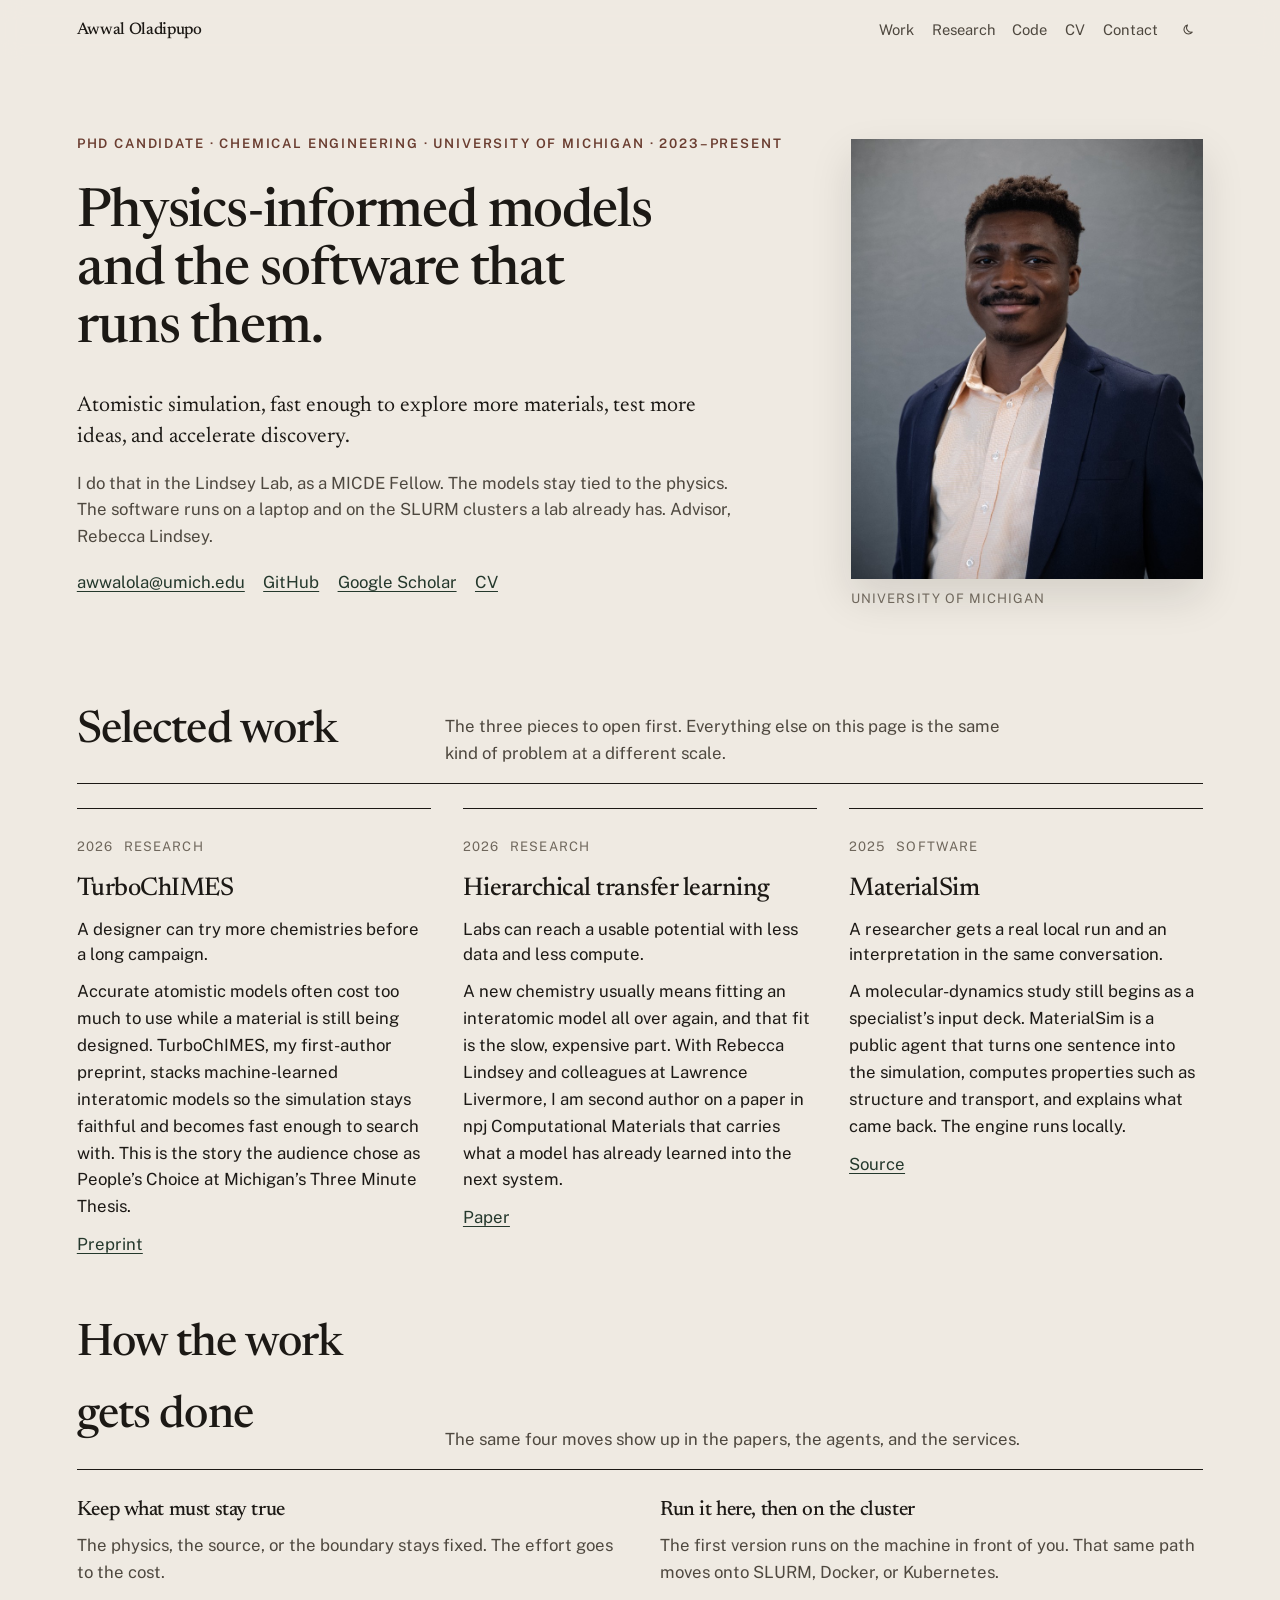
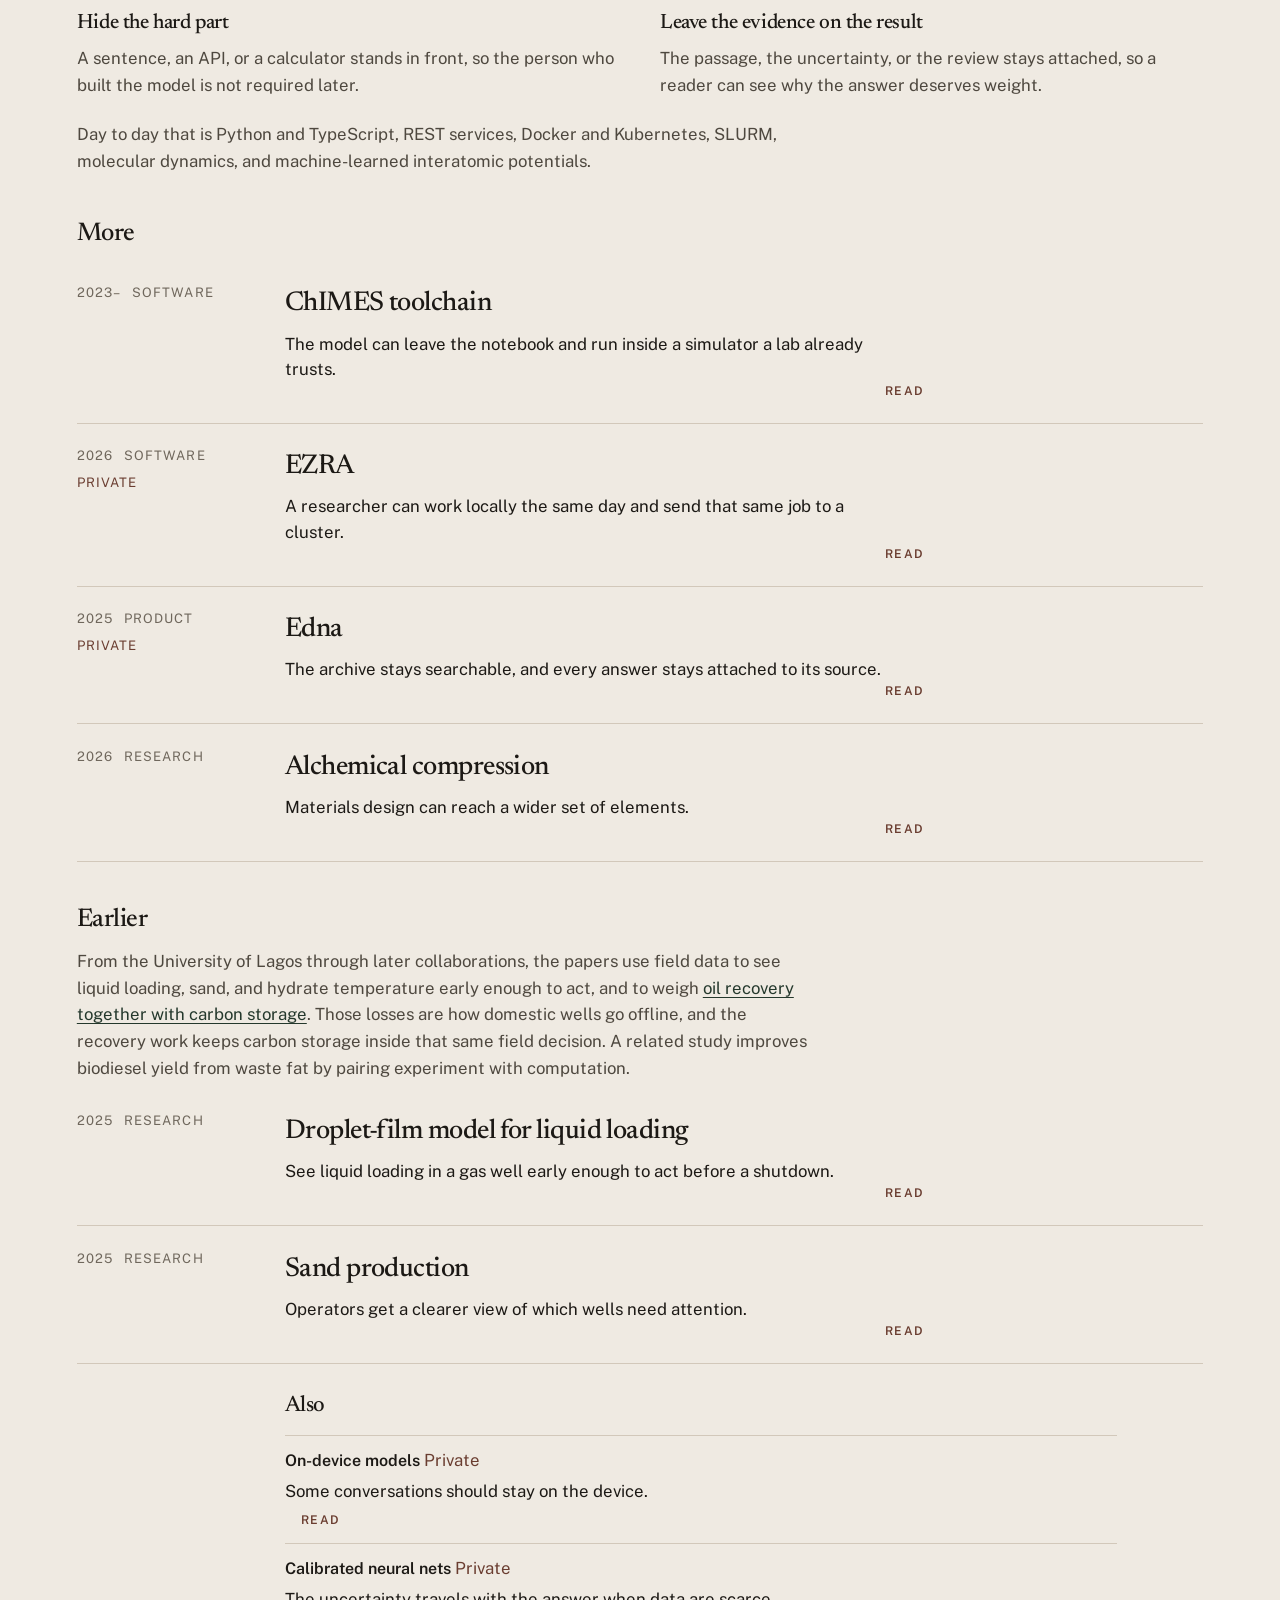
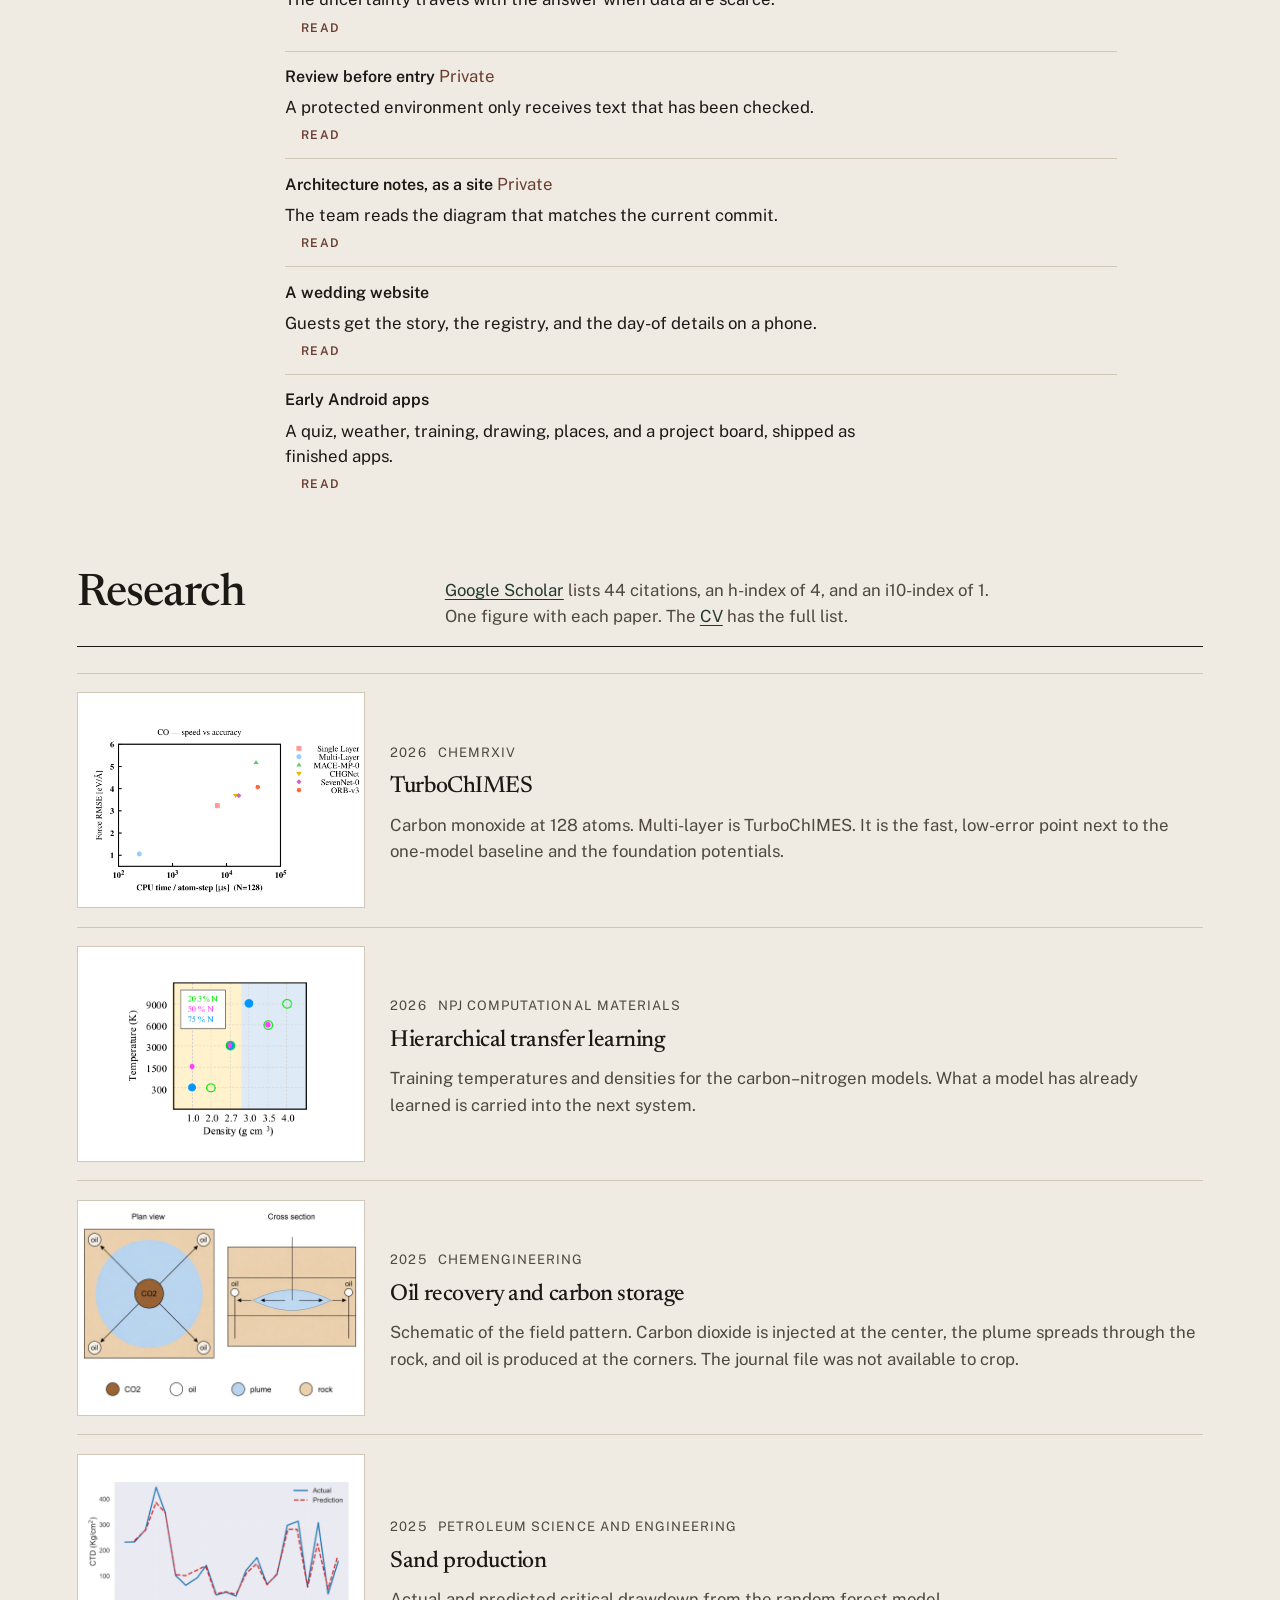
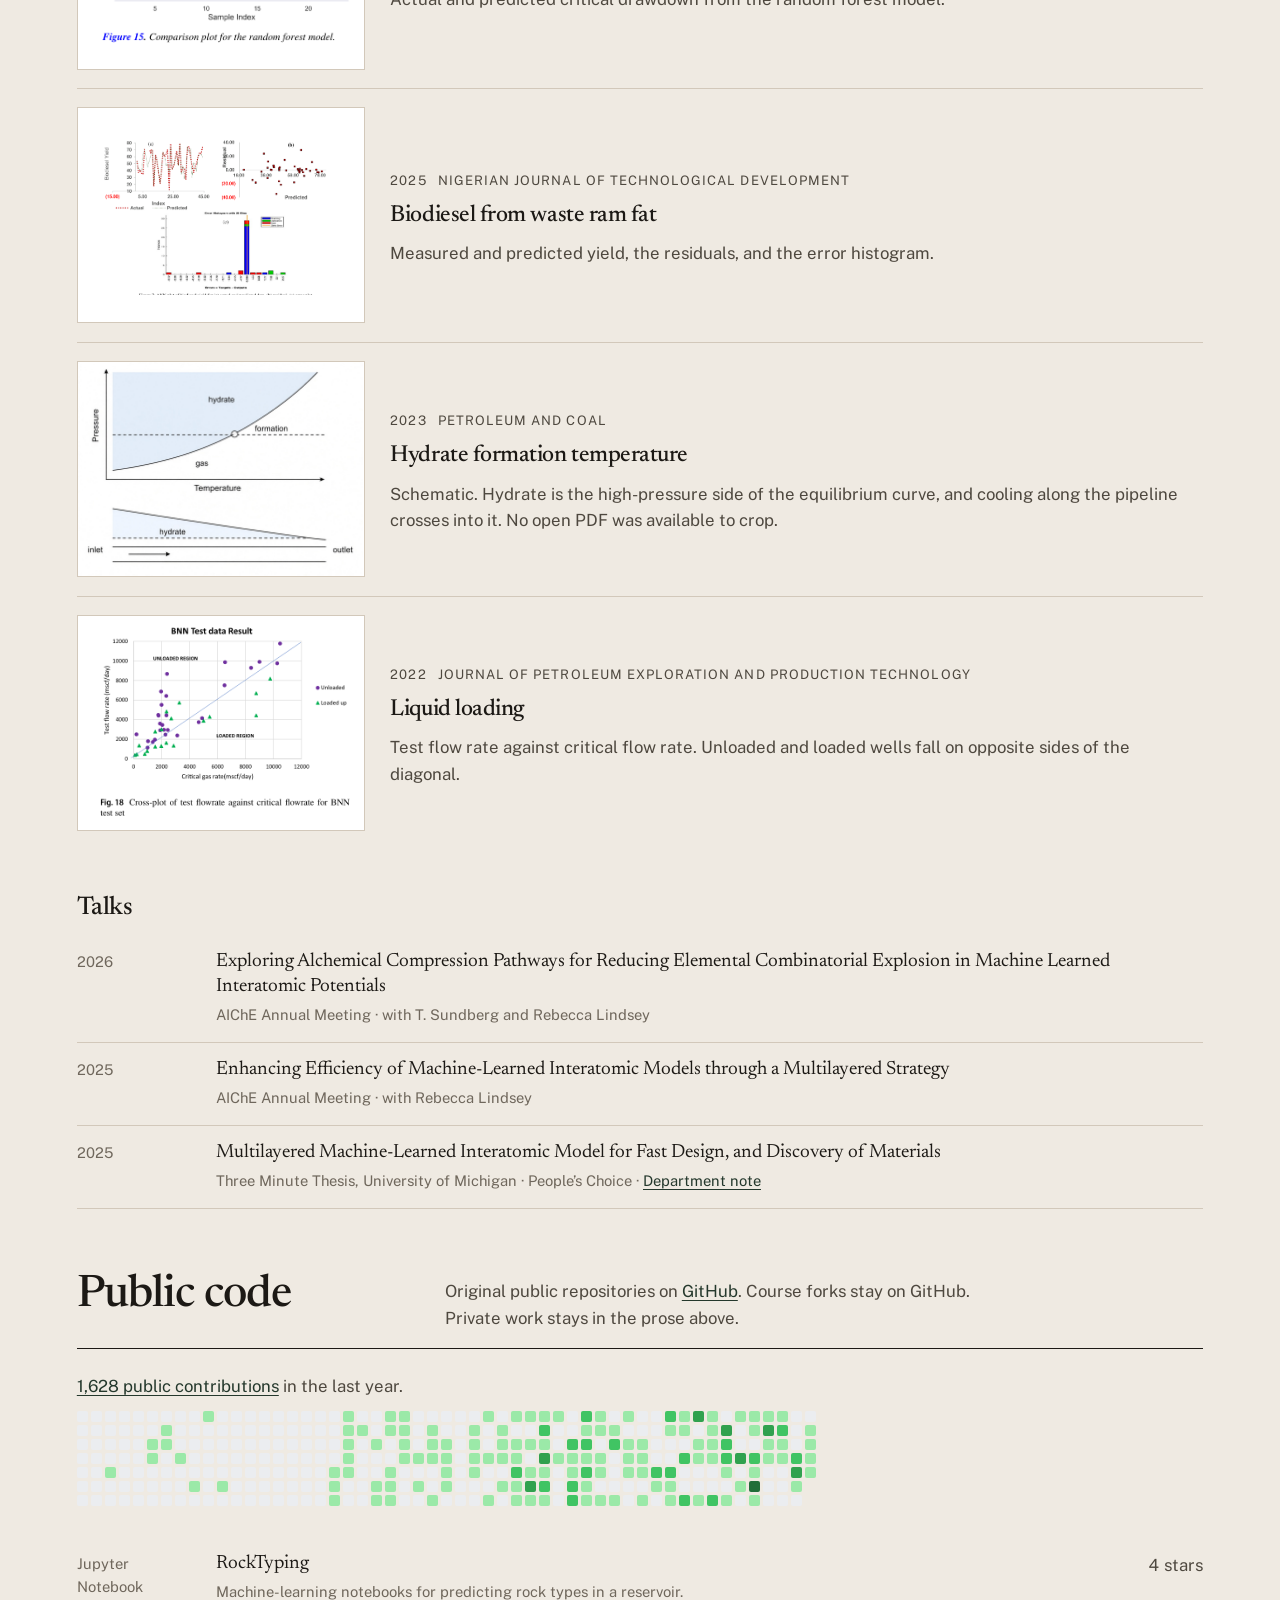
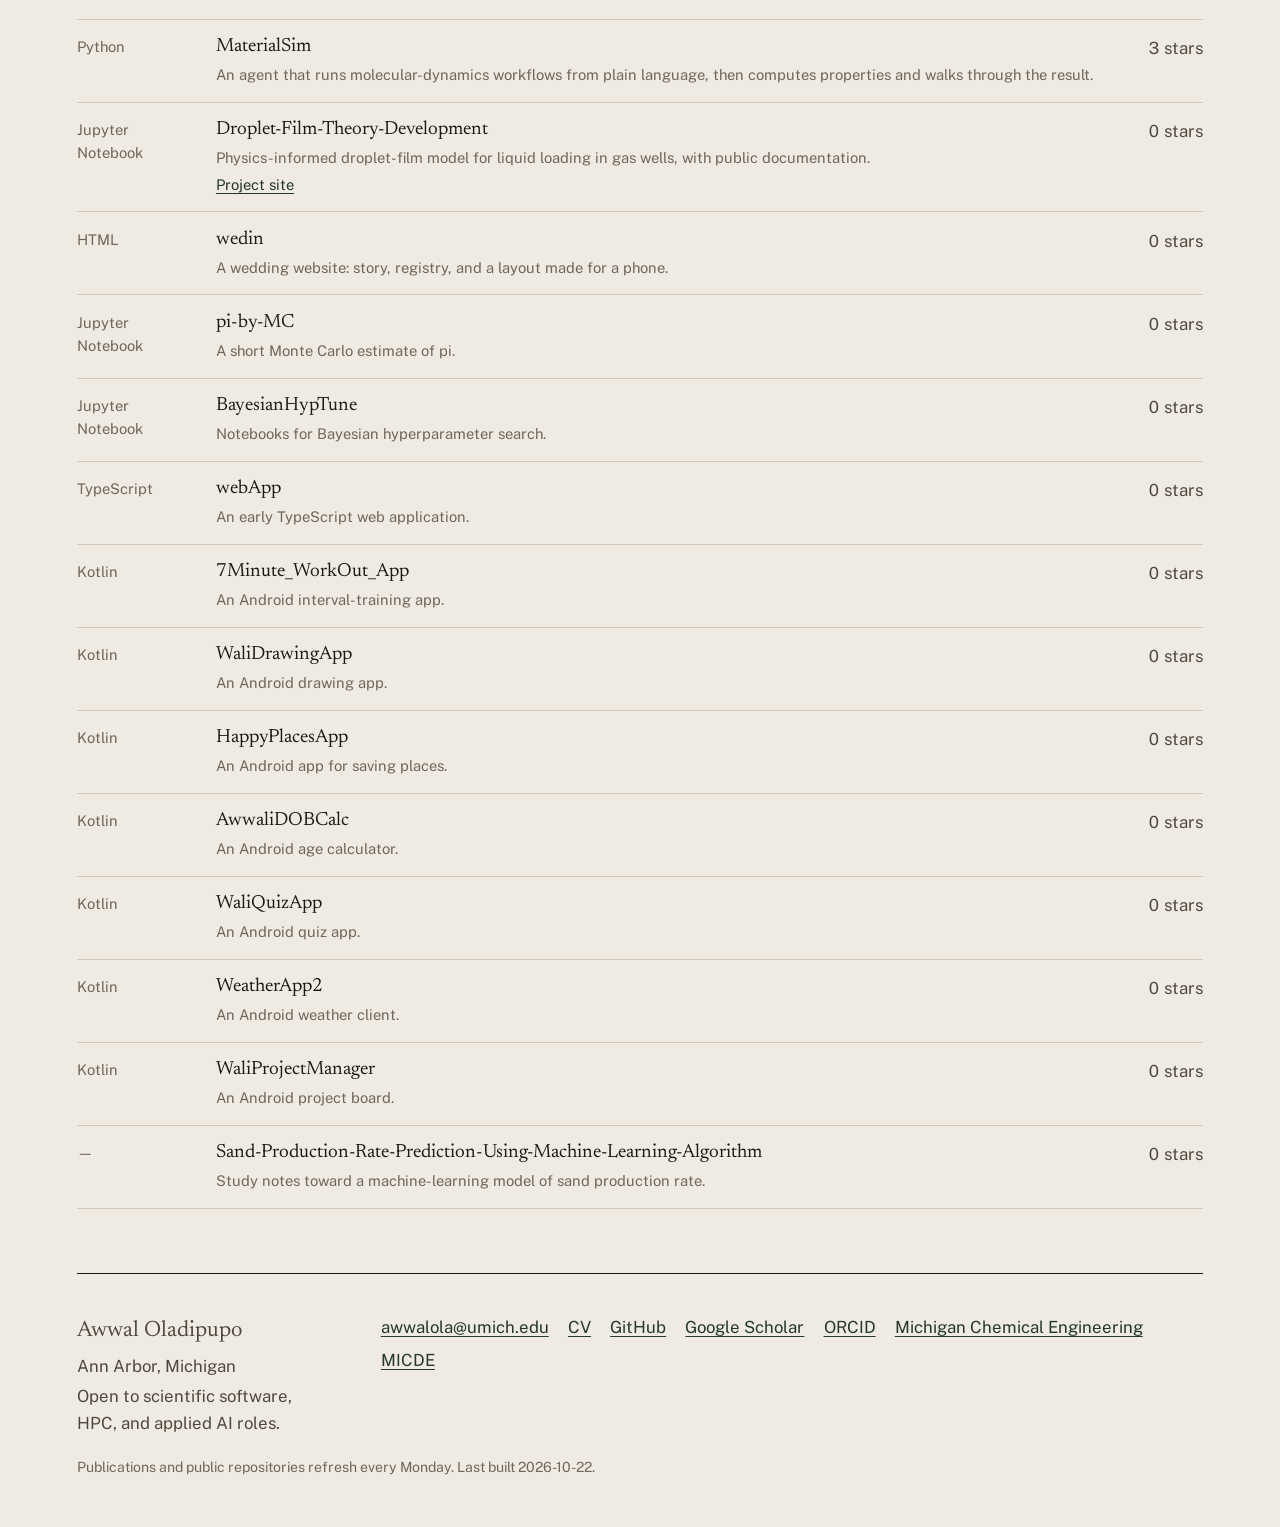
==== index.html @ 457aa8ae "Open with the work instead of the problem statement." ====
<!DOCTYPE html>
<html lang="en">
<head>
  <meta charset="utf-8">
  <meta name="viewport" content="width=device-width, initial-scale=1">
  <title>Awwal Oladipupo — Scientific software, HPC, and applied AI</title>
  <meta name="description" content="Awwal Oladipupo builds physics-informed models and the scientific software that runs them, from a laptop to a cluster. PhD candidate in the Lindsey Lab at the University of Michigan.">
  <meta name="author" content="Awwal Oladipupo">
  <meta name="theme-color" content="#efeae2">
  <script>
    try {
      var savedTheme = localStorage.getItem("theme");
      var theme = savedTheme === "light" || savedTheme === "dark" ? savedTheme : (window.matchMedia("(prefers-color-scheme: dark)").matches ? "dark" : "light");
      document.documentElement.setAttribute("data-theme", theme);
    } catch (error) {}
  </script>
  <link rel="icon" href="favicon.svg" type="image/svg+xml">
  <link rel="preconnect" href="https://fonts.googleapis.com">
  <link rel="preconnect" href="https://fonts.gstatic.com" crossorigin>
  <link href="https://fonts.googleapis.com/css2?family=Newsreader:ital,opsz,wght@0,6..72,400;0,6..72,500;0,6..72,600;1,6..72,400;1,6..72,500&family=Public+Sans:ital,wght@0,400;0,500;0,600;1,400&display=swap" rel="stylesheet">
  <link rel="stylesheet" href="css/site.css">
</head>
<body>
  <a class="skip" href="#content">Skip to content</a>
  <header class="top">
    <a class="mark" href="#top">Awwal Oladipupo</a>
    <nav aria-label="Page">
      <a href="#work">Work</a>
      <a href="#research">Research</a>
      <a href="#code">Code</a>
      <a href="cv.html">CV</a>
      <a href="#contact">Contact</a>
      <button class="theme" id="theme" type="button" aria-pressed="false" aria-label="Switch color theme">
        <svg class="icon-moon" viewBox="0 0 24 24" aria-hidden="true"><path fill="none" stroke="currentColor" stroke-width="1.6" stroke-linejoin="round" d="M16 14.5A6.5 6.5 0 0 1 9.2 4.4 6.5 6.5 0 1 0 16 14.5z"/></svg>
        <svg class="icon-sun" viewBox="0 0 24 24" aria-hidden="true"><circle cx="12" cy="12" r="3.25" fill="none" stroke="currentColor" stroke-width="1.6"/><path fill="none" stroke="currentColor" stroke-width="1.6" stroke-linecap="round" d="M12 3.5v2.2M12 18.3v2.2M3.5 12h2.2M18.3 12h2.2M6.1 6.1l1.5 1.5M16.4 16.4l1.5 1.5M17.9 6.1l-1.5 1.5M7.6 16.4l-1.5 1.5"/></svg>
      </button>
    </nav>
  </header>

  <main id="content">
    <section class="hero" id="top">
      <p class="kicker">PhD candidate · Chemical engineering · University of Michigan · 2023–present</p>
      <h1>Physics-informed models and the software that runs them.</h1>
      <figure class="portrait">
        <img src="assets/portrait.jpg" alt="Studio headshot of Awwal Oladipupo in a navy blazer and peach shirt, against a gray backdrop." width="819" height="1024">
        <figcaption>University of Michigan</figcaption>
      </figure>
      <div class="hero-copy">
        <p class="lede">Atomistic simulation, fast enough to explore more materials, test more ideas, and accelerate discovery.</p>
        <p class="role">I do that in the Lindsey Lab, as a MICDE Fellow. The models stay tied to the physics. The software runs on a laptop and on the SLURM clusters a lab already has. Advisor, Rebecca Lindsey.</p>
        <ul class="hero-links">
          <li><a href="mailto:awwalola@umich.edu">awwalola@umich.edu</a></li>
          <li><a href="https://github.com/Awwal41">GitHub</a></li>
          <li><a href="https://scholar.google.com/citations?user=AO3d_BoAAAAJ&hl=en">Google Scholar</a></li>
          <li><a href="cv.html">CV</a></li>
        </ul>
      </div>
    </section>

    <section id="work" aria-labelledby="work-title">
      <div class="section-head">
        <h2 id="work-title">Selected work</h2>
        <p>The three pieces to open first. Everything else on this page is the same kind of problem at a different scale.</p>
      </div>

      <div class="featured">
        <article>
          <p class="item-meta"><span>2026</span><span>Research</span></p>
          <h3>TurboChIMES</h3>
          <p class="stake">A designer can try more chemistries before a long campaign.</p>
          <p>Accurate atomistic models often cost too much to use while a material is still being designed. TurboChIMES, my first-author preprint, stacks machine-learned interatomic models so the simulation stays faithful and becomes fast enough to search with. This is the story the audience chose as People’s Choice at Michigan’s Three Minute Thesis.</p>
          <p class="links"><a href="https://doi.org/10.26434/chemrxiv.15007194/v1">Preprint</a></p>
        </article>
        <article>
          <p class="item-meta"><span>2026</span><span>Research</span></p>
          <h3>Hierarchical transfer learning</h3>
          <p class="stake">Labs can reach a usable potential with less data and less compute.</p>
          <p>A new chemistry usually means fitting an interatomic model all over again, and that fit is the slow, expensive part. With Rebecca Lindsey and colleagues at Lawrence Livermore, I am second author on a paper in npj Computational Materials that carries what a model has already learned into the next system.</p>
          <p class="links"><a href="https://doi.org/10.1038/s41524-025-01863-4">Paper</a></p>
        </article>
        <article>
          <p class="item-meta"><span>2025</span><span>Software</span></p>
          <h3>MaterialSim</h3>
          <p class="stake">A researcher gets a real local run and an interpretation in the same conversation.</p>
          <p>A molecular-dynamics study still begins as a specialist’s input deck. MaterialSim is a public agent that turns one sentence into the simulation, computes properties such as structure and transport, and explains what came back. The engine runs locally.</p>
          <p class="links"><a href="https://github.com/Awwal41/MaterialSim">Source</a></p>
        </article>
      </div>

      <div class="section-head section-follow" id="approach">
        <h2>How the work gets done</h2>
        <p>The same four moves show up in the papers, the agents, and the services.</p>
      </div>
      <ol class="moves">
        <li>
          <h3>Keep what must stay true</h3>
          <p>The physics, the source, or the boundary stays fixed. The effort goes to the cost.</p>
        </li>
        <li>
          <h3>Run it here, then on the cluster</h3>
          <p>The first version runs on the machine in front of you. That same path moves onto SLURM, Docker, or Kubernetes.</p>
        </li>
        <li>
          <h3>Hide the hard part</h3>
          <p>A sentence, an API, or a calculator stands in front, so the person who built the model is not required later.</p>
        </li>
        <li>
          <h3>Leave the evidence on the result</h3>
          <p>The passage, the uncertainty, or the review stays attached, so a reader can see why the answer deserves weight.</p>
        </li>
      </ol>
      <p class="tools">Day to day that is Python and TypeScript, REST services, Docker and Kubernetes, SLURM, molecular dynamics, and machine-learned interatomic potentials.</p>

      <h3 class="subhead">More</h3>

      <article class="item">
        <div class="item-meta">
          <span>2023–</span>
          <span>Software</span>
        </div>
        <div class="item-body">
          <details class="fold">
            <summary>
              <span class="fold-title">ChIMES toolchain</span>
              <span class="stake">The model can leave the notebook and run inside a simulator a lab already trusts.</span>
            </summary>
            <div class="fold-more">
              <p>A machine-learned interatomic model helps only after it can be fit, checked, and called from the simulator a lab already trusts. I work in the public ChIMES stack that does the active learning, the least-squares fit, and the handoff into outside codes.</p>
              <p class="links">
                <a href="https://github.com/Awwal41/al_driver-LLfork">Active learning</a>
                <a href="https://github.com/Awwal41/chimes_lsq-LLfork">Fitting</a>
                <a href="https://github.com/Awwal41/chimes_calculator-LLfork">Calculator</a>
              </p>
            </div>
          </details>
        </div>
      </article>

      <article class="item">
        <div class="item-meta">
          <span>2026</span>
          <span>Software</span>
          <span class="private">Private</span>
        </div>
        <div class="item-body">
          <details class="fold">
            <summary>
              <span class="fold-title">EZRA</span>
              <span class="stake">A researcher can work locally the same day and send that same job to a cluster.</span>
            </summary>
            <div class="fold-more">
              <p>Open language models are free, and getting one installed, pointed at your papers, and onto a cluster is still its own project. EZRA downloads a model, runs an agent on the machine in front of you, prepares documents for that model, and stages the same job on SLURM.</p>
            </div>
          </details>
        </div>
      </article>

      <article class="item">
        <div class="item-meta">
          <span>2025</span>
          <span>Product</span>
          <span class="private">Private</span>
        </div>
        <div class="item-body">
          <details class="fold">
            <summary>
              <span class="fold-title">Edna</span>
              <span class="stake">The archive stays searchable, and every answer stays attached to its source.</span>
            </summary>
            <div class="fold-more">
              <p>A question about a long technical archive is only useful when the answer can be traced to a page. Edna is a private assistant with a desktop app and a web client: you choose the folders, ask, and the reply points at the passage it used. It can run on one computer or as a service you operate.</p>
            </div>
          </details>
        </div>
      </article>

      <article class="item">
        <div class="item-meta">
          <span>2026</span>
          <span>Research</span>
        </div>
        <div class="item-body">
          <details class="fold">
            <summary>
              <span class="fold-title">Alchemical compression</span>
              <span class="stake">Materials design can reach a wider set of elements.</span>
            </summary>
            <div class="fold-more">
              <p>Every added element multiplies the training burden of a machine-learned potential, so coverage stays narrow. With T. Sundberg and Rebecca Lindsey I am compressing that elemental space so one potential can span more of the periodic table. The direction is public as a 2026 AIChE contribution.</p>
            </div>
          </details>
        </div>
      </article>

      <h3 class="subhead">Earlier</h3>
      <p class="note">From the University of Lagos through later collaborations, the papers use field data to see liquid loading, sand, and hydrate temperature early enough to act, and to weigh <a href="https://doi.org/10.3390/chemengineering10010001">oil recovery together with carbon storage</a>. Those losses are how domestic wells go offline, and the recovery work keeps carbon storage inside that same field decision. A related study improves biodiesel yield from waste fat by pairing experiment with computation.</p>

      <article class="item">
        <div class="item-meta">
          <span>2025</span>
          <span>Research</span>
        </div>
        <div class="item-body">
          <details class="fold">
            <summary>
              <span class="fold-title">Droplet-film model for liquid loading</span>
              <span class="stake">See liquid loading in a gas well early enough to act before a shutdown.</span>
            </summary>
            <div class="fold-more">
              <p>When gas in a well slows down, liquid falls back, pressure rises, and production can stop. I built a physics-informed model of the droplet film behind that failure, with public documentation, extending the liquid-loading study I published with Kingsley Abhulimen.</p>
              <p class="links">
                <a href="https://awwal41.github.io/Droplet-Film-Theory-Development/">Documentation</a>
                <a href="https://doi.org/10.1007/s13202-022-01525-x">2022 paper</a>
              </p>
            </div>
          </details>
        </div>
      </article>

      <article class="item">
        <div class="item-meta">
          <span>2025</span>
          <span>Research</span>
        </div>
        <div class="item-body">
          <details class="fold">
            <summary>
              <span class="fold-title">Sand production</span>
              <span class="stake">Operators get a clearer view of which wells need attention.</span>
            </summary>
            <div class="fold-more">
              <p>Sand produced with oil or gas wears out equipment and cuts a well’s output, and the warning often arrives after the damage. My first-author paper in Petroleum Science and Engineering uses field data to predict and manage that sand, on top of public notebooks for reservoir rock typing.</p>
              <p class="links">
                <a href="https://doi.org/10.11648/j.pse.20250902.13">Paper</a>
                <a href="https://github.com/Awwal41/RockTyping">Rock typing</a>
              </p>
            </div>
          </details>
        </div>
      </article>

      <div class="also">
        <h3>Also</h3>
        <ul>
          <li>
            <details class="fold fold-brief">
              <summary>
                <span class="fold-title">On-device models</span>
                <span class="private">Private</span>
                <span class="stake">Some conversations should stay on the device.</span>
              </summary>
              <p>I added local language models to an assistant, so the reply is produced there and the session stays with the person.</p>
            </details>
          </li>
          <li>
            <details class="fold fold-brief">
              <summary>
                <span class="fold-title">Calibrated neural nets</span>
                <span class="private">Private</span>
                <span class="stake">The uncertainty travels with the answer when data are scarce.</span>
              </summary>
              <p>A lone prediction hides how unsure the model is. I prototyped Bayesian neural networks so that uncertainty is part of the result.</p>
            </details>
          </li>
          <li>
            <details class="fold fold-brief">
              <summary>
                <span class="fold-title">Review before entry</span>
                <span class="private">Private</span>
                <span class="stake">A protected environment only receives text that has been checked.</span>
              </summary>
              <p>Untrusted text can reach a system that should have stayed sealed. I designed a stack that reviews that text first.</p>
            </details>
          </li>
          <li>
            <details class="fold fold-brief">
              <summary>
                <span class="fold-title">Architecture notes, as a site</span>
                <span class="private">Private</span>
                <span class="stake">The team reads the diagram that matches the current commit.</span>
              </summary>
              <p>Diagrams drift away from the code they describe. I built a site that renders them from the repository.</p>
            </details>
          </li>
          <li>
            <details class="fold fold-brief">
              <summary>
                <span class="fold-title">A wedding website</span>
                <span class="stake">Guests get the story, the registry, and the day-of details on a phone.</span>
              </summary>
              <p>I built the site so that information is in their pocket. <a href="https://github.com/Awwal41/wedin">Source</a></p>
            </details>
          </li>
          <li>
            <details class="fold fold-brief">
              <summary>
                <span class="fold-title">Early Android apps</span>
                <span class="stake">A quiz, weather, training, drawing, places, and a project board, shipped as finished apps.</span>
              </summary>
              <p>I needed to learn how a complete mobile app fits together. They are listed under public code.</p>
            </details>
          </li>
        </ul>
      </div>
    </section>

    <section id="research" aria-labelledby="research-title">
      <div class="section-head">
        <h2 id="research-title">Research</h2>
        <p><a href="https://scholar.google.com/citations?user=AO3d_BoAAAAJ&hl=en">Google Scholar</a> lists <span id="stat-citations">44</span> citations, an h-index of <span id="stat-h">4</span>, and an i10-index of <span id="stat-i10">1</span>. One figure with each paper. The <a href="cv.html">CV</a> has the full list.</p>
      </div>
      <ol class="paper-gallery">
        <li>
          <img src="assets/turbo-pareto.png" width="1092" height="720" alt="Force error against CPU time for carbon monoxide at 128 atoms. The multi-layer TurboChIMES point is faster and lower error than the single-layer baseline and the foundation potentials.">
          <div>
            <p class="item-meta"><span>2026</span><span>ChemRxiv</span></p>
            <h3><a href="https://doi.org/10.26434/chemrxiv.15007194/v1">TurboChIMES</a></h3>
            <p>Carbon monoxide at 128 atoms. Multi-layer is TurboChIMES. It is the fast, low-error point next to the one-model baseline and the foundation potentials.</p>
          </div>
        </li>
        <li>
          <img src="assets/fig-transfer.png" width="741" height="428" alt="Training temperatures and densities for the carbon–nitrogen transfer-learning models. Points are marked by nitrogen fraction.">
          <div>
            <p class="item-meta"><span>2026</span><span>npj Computational Materials</span></p>
            <h3><a href="https://doi.org/10.1038/s41524-025-01863-4">Hierarchical transfer learning</a></h3>
            <p>Training temperatures and densities for the carbon–nitrogen models. What a model has already learned is carried into the next system.</p>
          </div>
        </li>
        <li>
          <img src="assets/fig-carbon.png" width="1152" height="864" alt="Schematic with a plan view and a cross section. Carbon dioxide is injected at the center, a plume spreads through the rock, and oil is produced at the four corners.">
          <div>
            <p class="item-meta"><span>2025</span><span>ChemEngineering</span></p>
            <h3><a href="https://doi.org/10.3390/chemengineering10010001">Oil recovery and carbon storage</a></h3>
            <p>Schematic of the field pattern. Carbon dioxide is injected at the center, the plume spreads through the rock, and oil is produced at the corners. The journal file was not available to crop.</p>
          </div>
        </li>
        <li>
          <img src="assets/fig-sand.png" width="612" height="400" alt="Actual and predicted critical drawdown pressure across wells, from the random forest model.">
          <div>
            <p class="item-meta"><span>2025</span><span>Petroleum Science and Engineering</span></p>
            <h3><a href="https://doi.org/10.11648/j.pse.20250902.13">Sand production</a></h3>
            <p>Actual and predicted critical drawdown from the random forest model.</p>
          </div>
        </li>
        <li>
          <img src="assets/fig-biodiesel.png" width="1383" height="769" alt="Neural network plot of biodiesel yield: measured and predicted yield, residuals, and an error histogram.">
          <div>
            <p class="item-meta"><span>2025</span><span>Nigerian Journal of Technological Development</span></p>
            <h3><a href="https://journal.njtd.com.ng/index.php/njtd/article/view/3322">Biodiesel from waste ram fat</a></h3>
            <p>Measured and predicted yield, the residuals, and the error histogram.</p>
          </div>
        </li>
        <li>
          <img src="assets/fig-hydrate.png" width="1152" height="864" alt="Schematic. Hydrate is stable above a rising equilibrium curve of pressure against temperature. A constant-pressure cooling path crosses into that region, and the pipeline temperature falls from inlet to outlet.">
          <div>
            <p class="item-meta"><span>2023</span><span>Petroleum and Coal</span></p>
            <h3>Hydrate formation temperature</h3>
            <p>Schematic. Hydrate is the high-pressure side of the equilibrium curve, and cooling along the pipeline crosses into it. No open PDF was available to crop.</p>
          </div>
        </li>
        <li>
          <img src="assets/fig-liquid.png" width="644" height="490" alt="Cross-plot of test flow rate against critical flow rate. Unloaded and loaded wells fall on opposite sides of the diagonal.">
          <div>
            <p class="item-meta"><span>2022</span><span>Journal of Petroleum Exploration and Production Technology</span></p>
            <h3><a href="https://doi.org/10.1007/s13202-022-01525-x">Liquid loading</a></h3>
            <p>Test flow rate against critical flow rate. Unloaded and loaded wells fall on opposite sides of the diagonal.</p>
          </div>
        </li>
      </ol>

      <h3 class="subhead">Talks</h3>
      <ol class="talks">
        <li>
          <span class="year">2026</span>
          <div>
            <p class="talk-title">Exploring Alchemical Compression Pathways for Reducing Elemental Combinatorial Explosion in Machine Learned Interatomic Potentials</p>
            <p class="talk-meta">AIChE Annual Meeting · with T. Sundberg and Rebecca Lindsey</p>
          </div>
        </li>
        <li>
          <span class="year">2025</span>
          <div>
            <p class="talk-title">Enhancing Efficiency of Machine-Learned Interatomic Models through a Multilayered Strategy</p>
            <p class="talk-meta">AIChE Annual Meeting · with Rebecca Lindsey</p>
          </div>
        </li>
        <li>
          <span class="year">2025</span>
          <div>
            <p class="talk-title">Multilayered Machine-Learned Interatomic Model for Fast Design, and Discovery of Materials</p>
            <p class="talk-meta">Three Minute Thesis, University of Michigan · People’s Choice · <a href="https://che.engin.umich.edu/2025/03/13/awwal-oladipupo-wins-peoples-choice-award-at-three-minute-thesis-competition/">Department note</a></p>
          </div>
        </li>
      </ol>
    </section>

    <section id="code" aria-labelledby="code-title">
      <div class="section-head">
        <h2 id="code-title">Public code</h2>
        <p>Original public repositories on <a href="https://github.com/Awwal41">GitHub</a>. Course forks stay on GitHub. Private work stays in the prose above.</p>
      </div>
      <figure class="contrib" id="contrib">
        <figcaption id="contrib-caption"><a href="https://github.com/Awwal41">1,628 public contributions</a> in the last year.</figcaption>
        <div class="contrib-scroll">
          <div class="contrib-grid" id="contrib-grid"></div>
        </div>
      </figure>
      <ul class="repos" id="repos">
        <li class="pending">Loading repositories…</li>
      </ul>
    </section>
  </main>

  <footer id="contact">
    <div>
      <p class="footer-name">Awwal Oladipupo</p>
      <p>Ann Arbor, Michigan</p>
      <p>Open to scientific software, HPC, and applied AI roles.</p>
    </div>
    <ul>
      <li><a href="mailto:awwalola@umich.edu">awwalola@umich.edu</a></li>
      <li><a href="cv.html">CV</a></li>
      <li><a href="https://github.com/Awwal41">GitHub</a></li>
      <li><a href="https://scholar.google.com/citations?user=AO3d_BoAAAAJ&hl=en">Google Scholar</a></li>
      <li><a href="https://orcid.org/0009-0006-3979-2078">ORCID</a></li>
      <li><a href="https://che.engin.umich.edu/people/oladipupo-awwal/">Michigan Chemical Engineering</a></li>
      <li><a href="https://micde.umich.edu/member/awwal-oladipupo/">MICDE</a></li>
    </ul>
    <p class="colophon" id="colophon">Publications and public repositories refresh every Monday.</p>
  </footer>
  <script src="js/site.js"></script>
</body>
</html>
---- css/site.css ----
:root,
:root[data-theme="light"] {
  --paper: #efeae2;
  --paper-deep: #e6dfd4;
  --ink: #1c1915;
  --muted: #4e483f;
  --faint: #6f675c;
  --line: #d2c8ba;
  --umber: #6a3d30;
  --moss: #24382c;
  --measure: 40rem;
  --page: 72rem;
  --shadow: 0 18px 40px rgba(28, 25, 21, 0.12);
  color-scheme: only light;
}

:root[data-theme="dark"] {
  --paper: #161310;
  --paper-deep: #221e1a;
  --ink: #f4efe8;
  --muted: #c9bfb4;
  --faint: #9c9388;
  --line: #3c342c;
  --umber: #e2b5a6;
  --moss: #b7d0c2;
  --shadow: 0 18px 40px rgba(0, 0, 0, 0.4);
  color-scheme: dark;
}

* { box-sizing: border-box; }

html { scroll-behavior: smooth; background: var(--paper); }

body {
  margin: 0;
  background: var(--paper);
  color: var(--ink);
  font-family: "Public Sans", "Segoe UI", sans-serif;
  font-size: 1.05rem;
  line-height: 1.6;
  overflow-wrap: break-word;
}

.skip {
  position: absolute;
  left: 1rem;
  top: -4rem;
  background: var(--ink);
  color: var(--paper);
  padding: 0.5rem 0.8rem;
}

.skip:focus { top: 1rem; }

a {
  color: var(--moss);
  text-decoration-thickness: 1px;
  text-underline-offset: 0.18em;
}

a:hover { color: var(--umber); }

.top {
  position: sticky;
  top: 0;
  z-index: 2;
  display: flex;
  flex-wrap: wrap;
  justify-content: space-between;
  gap: 0.6rem 1.5rem;
  align-items: center;
  width: 100%;
  max-width: 100vw;
  padding: 1rem 6vw;
  background: color-mix(in srgb, var(--paper) 88%, transparent);
  border-bottom: 1px solid transparent;
  backdrop-filter: blur(10px);
}

.top .mark {
  color: var(--ink);
  text-decoration: none;
  font-family: "Newsreader", Georgia, serif;
  font-weight: 500;
  letter-spacing: -0.02em;
}

.top nav {
  display: flex;
  flex-wrap: wrap;
  align-items: center;
  gap: 0.4rem 1.1rem;
}

.top nav a {
  color: var(--muted);
  text-decoration: none;
  font-size: 0.92rem;
}

.top nav a:hover { color: var(--ink); }

.theme {
  display: inline-flex;
  flex: 0 0 auto;
  align-items: center;
  justify-content: center;
  width: 1.75rem;
  height: 1.75rem;
  margin: 0;
  padding: 0;
  border: 0;
  border-radius: 999px;
  background: transparent;
  color: var(--muted);
  cursor: pointer;
}

.theme:hover { color: var(--ink); background: var(--paper-deep); }

.theme svg { width: 1.05rem; height: 1.05rem; display: block; }

.theme .icon-sun { display: none; }

:root[data-theme="dark"] .theme .icon-moon { display: none; }

:root[data-theme="dark"] .theme .icon-sun { display: block; }

main {
  width: min(var(--page), calc(100% - 12vw));
  margin: 0 auto;
  padding-bottom: 4rem;
}

.hero {
  display: grid;
  grid-template-columns: minmax(0, 1fr) minmax(14rem, 22rem);
  column-gap: 3.5rem;
  align-items: start;
  padding: 4.5rem 0 2.2rem;
}

.hero .kicker,
.hero h1,
.hero-copy { grid-column: 1; }

.hero .contrib { grid-column: 1 / -1; margin-top: 2rem; }

.hero .kicker { animation: rise 0.8s ease both; }
.hero h1 { animation: rise 0.9s ease 0.08s both; }
.hero-copy { animation: rise 0.9s ease 0.16s both; }
.hero .contrib { animation: rise 1s ease 0.28s both; }

.portrait {
  grid-column: 2;
  grid-row: 1 / span 3;
  align-self: start;
  margin: 0.4rem 0 0;
  animation: rise 1s ease 0.12s both;
}

.portrait img {
  display: block;
  width: 100%;
  height: auto;
  aspect-ratio: 4 / 5;
  object-fit: cover;
  object-position: center 22%;
  background: var(--paper-deep);
  box-shadow: var(--shadow);
}

.portrait figcaption,
.band figcaption {
  margin-top: 0.55rem;
  color: var(--faint);
  font-size: 0.82rem;
  letter-spacing: 0.08em;
  text-transform: uppercase;
}

.band {
  margin: 1.5rem 0 0;
  overflow: hidden;
}

.band img {
  display: block;
  width: 100%;
  height: clamp(14rem, 32vw, 22rem);
  object-fit: cover;
  transform: scale(1.06);
  animation: drift 28s ease-in-out infinite alternate;
}

.about {
  display: grid;
  grid-template-columns: minmax(0, 1.15fr) minmax(0, 0.85fr);
  gap: 2rem 3rem;
  align-items: center;
}

.about .prose { max-width: none; padding-bottom: 0; }

.about-photo { margin: 0; }

.about-photo img {
  display: block;
  width: 100%;
  aspect-ratio: 4 / 3;
  object-fit: cover;
  box-shadow: 0 14px 32px rgba(28, 25, 21, 0.1);
}

.top nav a { position: relative; }

.top nav a::after {
  content: "";
  position: absolute;
  left: 0;
  bottom: -0.2rem;
  width: 100%;
  height: 1px;
  background: var(--umber);
  transform: scaleX(0);
  transform-origin: left;
  transition: transform 0.35s ease;
}

.top nav a:hover::after,
.top nav a:focus-visible::after { transform: scaleX(1); }

.steps {
  list-style: none;
  margin: 0;
  padding: 0;
  counter-reset: step;
}

.steps li {
  display: grid;
  grid-template-columns: 4.5rem minmax(16rem, 1fr);
  gap: 0.4rem 1.5rem;
  padding: 1.25rem 0;
  border-bottom: 1px solid var(--line);
  counter-increment: step;
}

.steps li::before {
  content: counter(step, decimal-leading-zero);
  grid-column: 1;
  grid-row: 1;
  font-family: "Newsreader", Georgia, serif;
  font-size: 1.45rem;
  color: var(--umber);
  line-height: 1.2;
}

.step-body {
  grid-column: 2;
  min-width: 0;
  max-width: 42rem;
}

.step-body h3 { margin: 0 0 0.35rem; font-size: 1.45rem; }

.step-body p {
  margin: 0;
  max-width: 62ch;
  overflow-wrap: break-word;
}

.tools {
  max-width: 46rem;
  margin: 1.4rem 0 0;
  color: var(--muted);
}

.fold summary {
  display: block;
  cursor: pointer;
  list-style: none;
}

.fold summary::-webkit-details-marker { display: none; }

.fold summary::marker { content: ""; }

.fold-title {
  font-family: "Newsreader", Georgia, serif;
  font-size: 1.7rem;
  font-weight: 500;
  letter-spacing: -0.02em;
}

.stake {
  display: block;
  max-width: 62ch;
  margin-top: 0.35rem;
  color: var(--ink);
  font-family: "Public Sans", "Segoe UI", sans-serif;
  font-size: 1.05rem;
  font-weight: 400;
  letter-spacing: 0;
  line-height: 1.5;
}

.fold summary::after {
  content: "Read";
  float: right;
  margin-left: 1rem;
  color: var(--umber);
  font-family: "Public Sans", "Segoe UI", sans-serif;
  font-size: 0.75rem;
  font-weight: 600;
  letter-spacing: 0.12em;
  text-transform: uppercase;
}

.fold[open] > summary::after { content: "Close"; }

.fold summary:focus-visible {
  outline: 2px solid var(--umber);
  outline-offset: 4px;
}

.fold-more { margin-top: 0.8rem; }

.fold-more p { margin: 0; max-width: 62ch; }

.fold-more .links { margin-top: 0.7rem; }

.also .fold-title {
  font-family: "Public Sans", "Segoe UI", sans-serif;
  font-size: 1rem;
  font-weight: 600;
  letter-spacing: 0;
}

.also .fold summary::after { float: none; }

.contrib { margin: 0 0 1.6rem; }

.contrib figcaption {
  margin: 0 0 0.7rem;
  color: var(--muted);
}

.contrib-scroll {
  overflow-x: auto;
  max-width: 100%;
  padding-bottom: 0.3rem;
}

.contrib-grid {
  display: flex;
  gap: 3px;
  width: max-content;
}

.contrib-week {
  display: flex;
  flex-direction: column;
  gap: 3px;
}

.contrib-day {
  display: block;
  width: 11px;
  height: 11px;
  border-radius: 2px;
}

.item { transition: background 0.35s ease; }

.item:hover { background: color-mix(in srgb, var(--paper-deep) 80%, transparent); }

.await {
  opacity: 0;
  transform: translateY(18px);
}

.await.shown {
  opacity: 1;
  transform: none;
  transition: opacity 0.7s ease, transform 0.7s ease;
}

@keyframes rise {
  from { opacity: 0; transform: translateY(16px); }
  to { opacity: 1; transform: none; }
}

@keyframes drift {
  from { transform: scale(1.06) translate3d(0, 0, 0); }
  to { transform: scale(1) translate3d(-1.5%, -1%, 0); }
}

.kicker {
  margin: 0 0 1rem;
  color: var(--umber);
  font-size: 0.82rem;
  font-weight: 600;
  letter-spacing: 0.14em;
  text-transform: uppercase;
}

h1, h2, h3 { font-family: "Newsreader", Georgia, serif; font-weight: 500; letter-spacing: -0.02em; }

h1 {
  margin: 0;
  max-width: 18ch;
  font-size: clamp(2.15rem, 4.2vw, 3.4rem);
  line-height: 1.08;
}

.lede,
.lede-next {
  max-width: var(--measure);
  margin: 1.15rem 0 0;
  font-family: "Newsreader", Georgia, serif;
  font-size: 1.28rem;
  font-weight: 400;
  line-height: 1.45;
  color: var(--muted);
}

.lede { margin-top: 1.2rem; font-size: 1.35rem; color: var(--ink); }

.role {
  max-width: 42rem;
  margin: 1rem 0 0;
  color: var(--muted);
}

.hero-links {
  display: flex;
  flex-wrap: wrap;
  gap: 0.35rem 1.15rem;
  margin: 1.15rem 0 0;
  padding: 0;
  list-style: none;
}

.featured {
  display: grid;
  grid-template-columns: repeat(3, minmax(0, 1fr));
  gap: 1.5rem 2rem;
}

.featured article {
  min-width: 0;
  padding-top: 1rem;
  border-top: 1px solid var(--ink);
}

.featured h3 {
  margin: 0.7rem 0 0;
  font-size: clamp(1.45rem, 2vw, 1.8rem);
}

.featured .stake { margin-top: 0.45rem; }

.featured p { margin: 0.7rem 0 0; }

.compare { margin: 1.75rem 0 0; }

.compare-grid {
  display: grid;
  grid-template-columns: 1fr 1fr;
  gap: 1rem;
}

.compare img {
  display: block;
  width: 100%;
  height: auto;
  background: #fff;
  border: 1px solid var(--line);
}

.compare figcaption,
.paper-fig figcaption,
.work-fig figcaption {
  max-width: 46rem;
  margin-top: 0.75rem;
  color: var(--muted);
  font-size: 0.95rem;
}

.paper-gallery {
  list-style: none;
  margin: 1.6rem 0 0;
  padding: 0;
}

.paper-gallery li {
  display: grid;
  grid-template-columns: minmax(0, 18rem) minmax(0, 1fr);
  gap: 0.4rem 1.6rem;
  align-items: center;
  padding: 1.15rem 0;
  border-top: 1px solid var(--line);
}

.paper-gallery img {
  display: block;
  width: 100%;
  height: 13.5rem;
  object-fit: contain;
  object-position: center;
  background: #fff;
  border: 1px solid var(--line);
}

.paper-gallery h3 {
  margin: 0.35rem 0 0;
  font-size: 1.45rem;
}

.paper-gallery h3 a {
  color: inherit;
  text-decoration: none;
}

.paper-gallery h3 a:hover { color: var(--umber); }

.paper-gallery p { margin: 0.4rem 0 0; color: var(--muted); }

.section-follow { margin-top: 3.2rem; }

.moves {
  display: grid;
  grid-template-columns: 1fr 1fr;
  gap: 1.35rem 2.5rem;
  margin: 0;
  padding: 0;
  list-style: none;
}

.moves h3 { margin: 0 0 0.3rem; font-size: 1.3rem; }

.moves p { margin: 0; max-width: 38rem; color: var(--muted); }

.note {
  max-width: 46rem;
  margin: 0 0 0.4rem;
  color: var(--muted);
}

.stats {
  display: grid;
  grid-template-columns: repeat(4, minmax(0, 1fr));
  gap: 1.25rem;
  margin: 2rem 0 0;
  max-width: 40rem;
}

.stats div { border-top: 1px solid var(--line); padding-top: 0.7rem; }

.stats dt {
  color: var(--faint);
  font-size: 0.78rem;
  letter-spacing: 0.04em;
  text-transform: uppercase;
}

.stats dd {
  margin: 0.2rem 0 0;
  font-family: "Newsreader", Georgia, serif;
  font-size: 2rem;
  line-height: 1;
}

.identity {
  display: flex;
  flex-wrap: wrap;
  gap: 0.5rem 1.4rem;
  margin: 1.8rem 0 0;
  padding: 0;
  list-style: none;
  color: var(--muted);
  font-size: 0.95rem;
}

.prose { max-width: var(--measure); padding-bottom: 1rem; }

.prose h2 { margin-bottom: 0.6rem; }

.prose p { margin: 0 0 1rem; }

section { padding-top: 3.2rem; }

.section-head {
  display: grid;
  grid-template-columns: minmax(0, 20rem) minmax(0, 36rem);
  gap: 1.5rem 3rem;
  align-items: end;
  margin-bottom: 1.5rem;
  padding-bottom: 1rem;
  border-bottom: 1px solid var(--ink);
}

.section-head h2 { margin: 0; font-size: clamp(2rem, 4vw, 2.8rem); }

.section-head p { margin: 0; color: var(--muted); }

.item {
  display: grid;
  grid-template-columns: 11rem minmax(0, 40rem);
  gap: 1rem 2rem;
  padding: 1.35rem 0;
  border-bottom: 1px solid var(--line);
}

.item-meta {
  display: flex;
  flex-wrap: wrap;
  gap: 0.35rem 0.7rem;
  align-content: start;
  color: var(--faint);
  font-size: 0.82rem;
  letter-spacing: 0.08em;
  text-transform: uppercase;
}

.private {
  color: var(--umber);
}

.item h3 { margin: 0 0 0.35rem; font-size: 1.7rem; }

.item p { margin: 0; max-width: 62ch; }

.links { margin-top: 0.7rem !important; display: flex; flex-wrap: wrap; gap: 0.4rem 1rem; }

.also {
  max-width: 52rem;
  margin-left: 13rem;
  padding-top: 1.6rem;
}

.also h3 { margin: 0 0 0.6rem; font-size: 1.4rem; }

.also ul { margin: 0; padding: 0; list-style: none; }

.also li {
  padding: 0.7rem 0;
  border-top: 1px solid var(--line);
}

.papers, .talks, .repos { list-style: none; margin: 0; padding: 0; }

.papers li, .talks li, .repos li {
  display: grid;
  grid-template-columns: 7.5rem minmax(0, 1fr) auto;
  gap: 0.4rem 1.2rem;
  padding: 0.95rem 0;
  border-bottom: 1px solid var(--line);
}

.papers li.pending, .repos li.pending { display: block; color: var(--faint); }

.paper-title, .talk-title, .repo-name {
  margin: 0;
  font-family: "Newsreader", Georgia, serif;
  font-size: 1.2rem;
  line-height: 1.3;
}

.paper-title a, .repo-name a {
  color: var(--ink);
  text-decoration: none;
  overflow-wrap: anywhere;
}

.paper-title a:hover, .repo-name a:hover { color: var(--umber); }

.paper-meta, .talk-meta, .repo-meta {
  margin: 0.2rem 0 0;
  color: var(--faint);
  font-size: 0.92rem;
}

.cites {
  margin: 0;
  color: var(--muted);
  font-variant-numeric: tabular-nums;
  white-space: nowrap;
}

.subhead {
  margin: 2.4rem 0 0.4rem;
  font-size: 1.6rem;
}

.talks li { grid-template-columns: 7.5rem minmax(0, 1fr); }

.year { color: var(--faint); font-size: 0.92rem; }

footer {
  display: grid;
  grid-template-columns: minmax(0, 16rem) minmax(0, 1fr);
  gap: 1rem 3rem;
  width: min(var(--page), calc(100% - 12vw));
  margin: 0 auto;
  padding: 2.5rem 0 3rem;
  border-top: 1px solid var(--ink);
}

.footer-name {
  margin: 0;
  font-family: "Newsreader", Georgia, serif;
  font-size: 1.4rem;
}

footer p { margin: 0.2rem 0 0; color: var(--muted); }

footer ul {
  display: flex;
  flex-wrap: wrap;
  gap: 0.4rem 1.2rem;
  margin: 0;
  padding: 0;
  list-style: none;
  align-content: start;
}

.colophon {
  grid-column: 1 / -1;
  color: var(--faint) !important;
  font-size: 0.88rem;
}

:focus-visible {
  outline: 2px solid var(--umber);
  outline-offset: 3px;
}

.page-cv h1 { max-width: none; font-size: clamp(2.4rem, 5vw, 3.4rem); }

.cv { width: min(48rem, 100%); }

.cv-head {
  display: grid;
  grid-template-columns: minmax(0, 1fr) 8.5rem;
  gap: 1.5rem 2rem;
  align-items: start;
  padding-top: 3.2rem;
}

.cv-head img {
  width: 100%;
  height: auto;
  aspect-ratio: 4 / 5;
  object-fit: cover;
  object-position: center 22%;
}

.cv-head p { margin: 0.7rem 0 0; }

.cv section { padding-top: 2rem; }

.cv h2 {
  margin: 0 0 0.8rem;
  padding-bottom: 0.4rem;
  border-bottom: 1px solid var(--ink);
  font-size: 1.6rem;
}

.cv-list {
  margin: 0;
  padding: 0;
  list-style: none;
}

.cv-list li {
  display: grid;
  grid-template-columns: 6.5rem minmax(0, 1fr);
  gap: 0.4rem 1rem;
  padding: 0.75rem 0;
  border-bottom: 1px solid var(--line);
}

.cv-title {
  margin: 0;
  font-family: "Newsreader", Georgia, serif;
  font-size: 1.15rem;
}

.cv-list p { margin: 0.2rem 0 0; }

@media (max-width: 800px) {
  .top { padding: 0.9rem 5vw; }
  main, footer { width: min(100% - 10vw, var(--page)); }
  .hero { padding-top: 2.4rem; grid-template-columns: 1fr; }
  .hero h1 { max-width: none; }
  .portrait { grid-column: 1; grid-row: auto; max-width: 16rem; }
  .about { grid-template-columns: 1fr; }
  .stats { grid-template-columns: repeat(2, minmax(0, 1fr)); }
  .featured, .moves, .compare-grid, .paper-gallery li { grid-template-columns: 1fr; }
  .cv-head, .cv-list li { grid-template-columns: 1fr; }
  .cv-head img { max-width: 10rem; }
  .steps li, .section-head, .item, .papers li, .talks li, .repos li, footer {
    grid-template-columns: 1fr;
  }
  .steps li::before,
  .step-body {
    grid-column: 1;
    grid-row: auto;
  }
  .also { margin-left: 0; }
  .cites { margin-top: 0.2rem; }
}

@media (prefers-reduced-motion: reduce) {
  html { scroll-behavior: auto; }
  .hero .kicker,
  .hero h1,
  .hero-copy,
  .hero .contrib,
  .portrait,
  .band img {
    animation: none;
  }
  .await { opacity: 1; transform: none; }
}

@media print {
  .top, .skip, .contrib { display: none; }
  body { background: white; color: black; }
  a { color: inherit; text-decoration: none; }
  .portrait img, .cv-head img { box-shadow: none; }
}
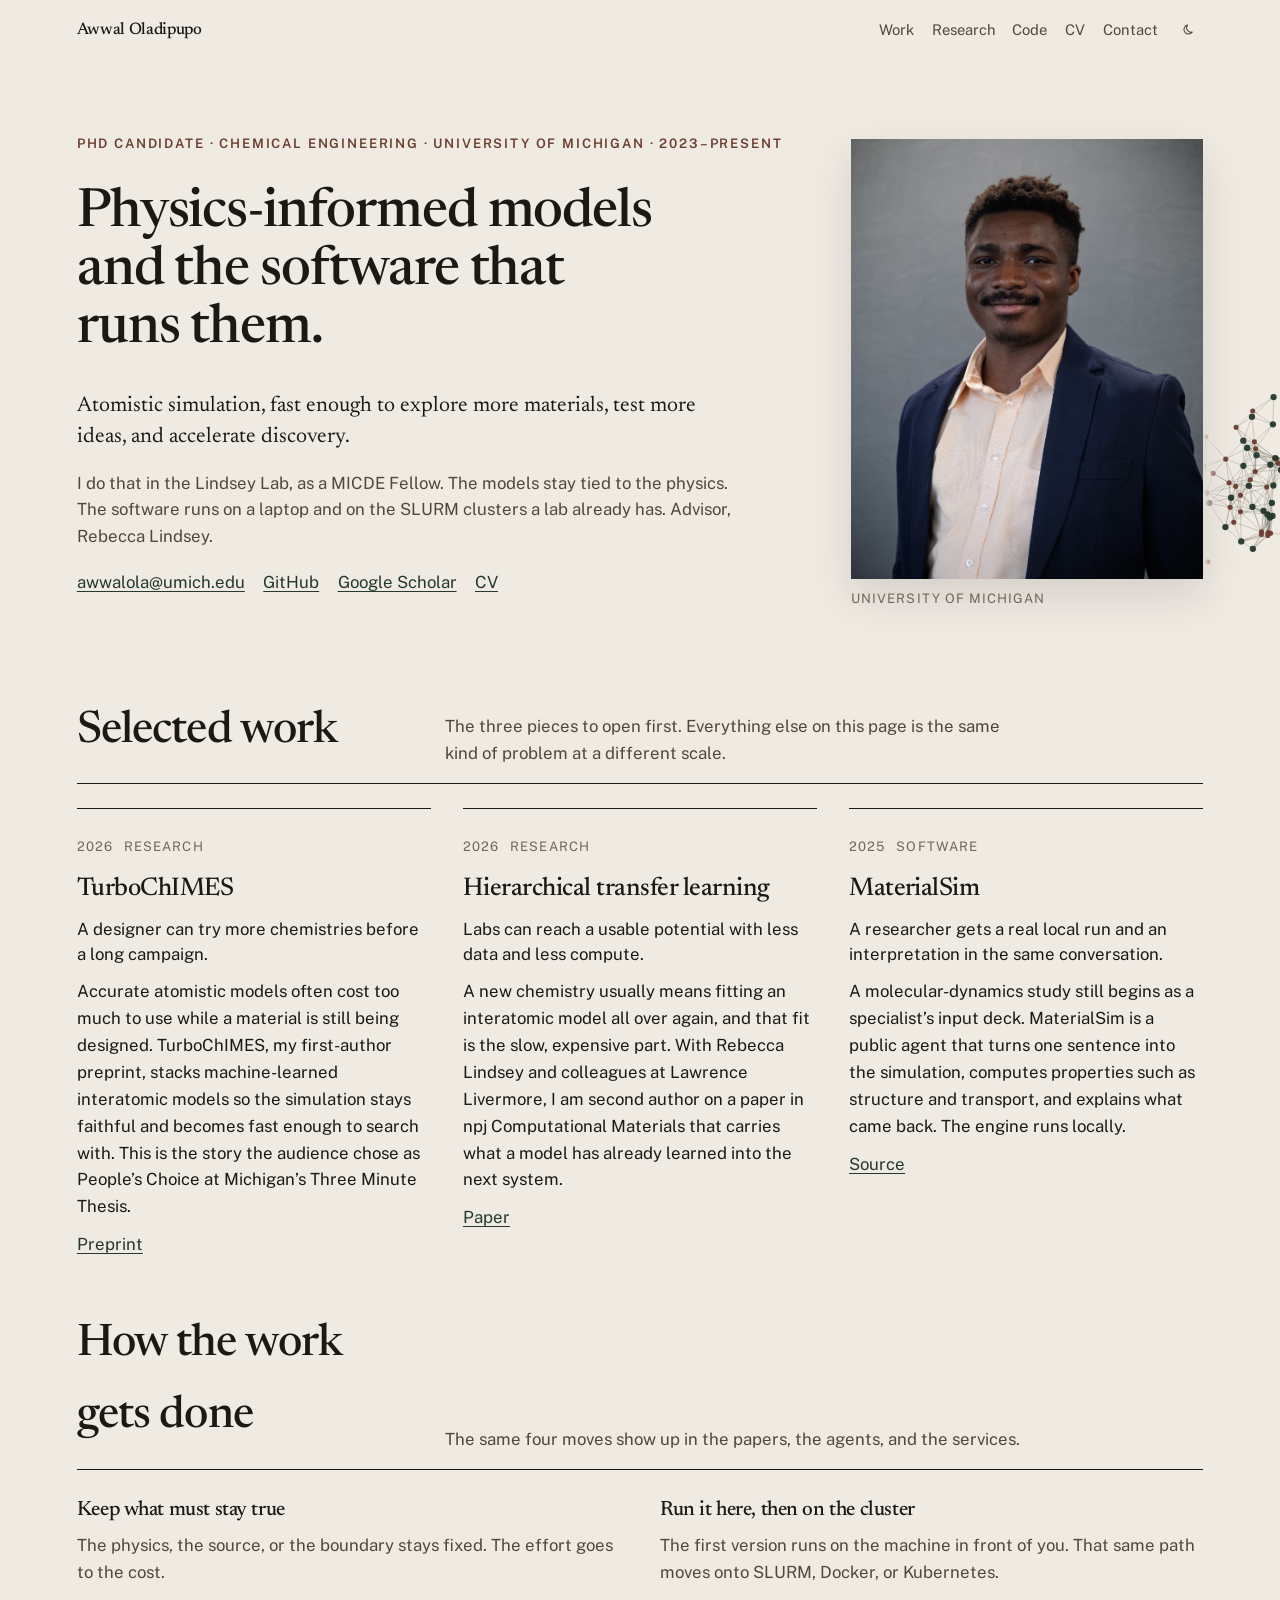
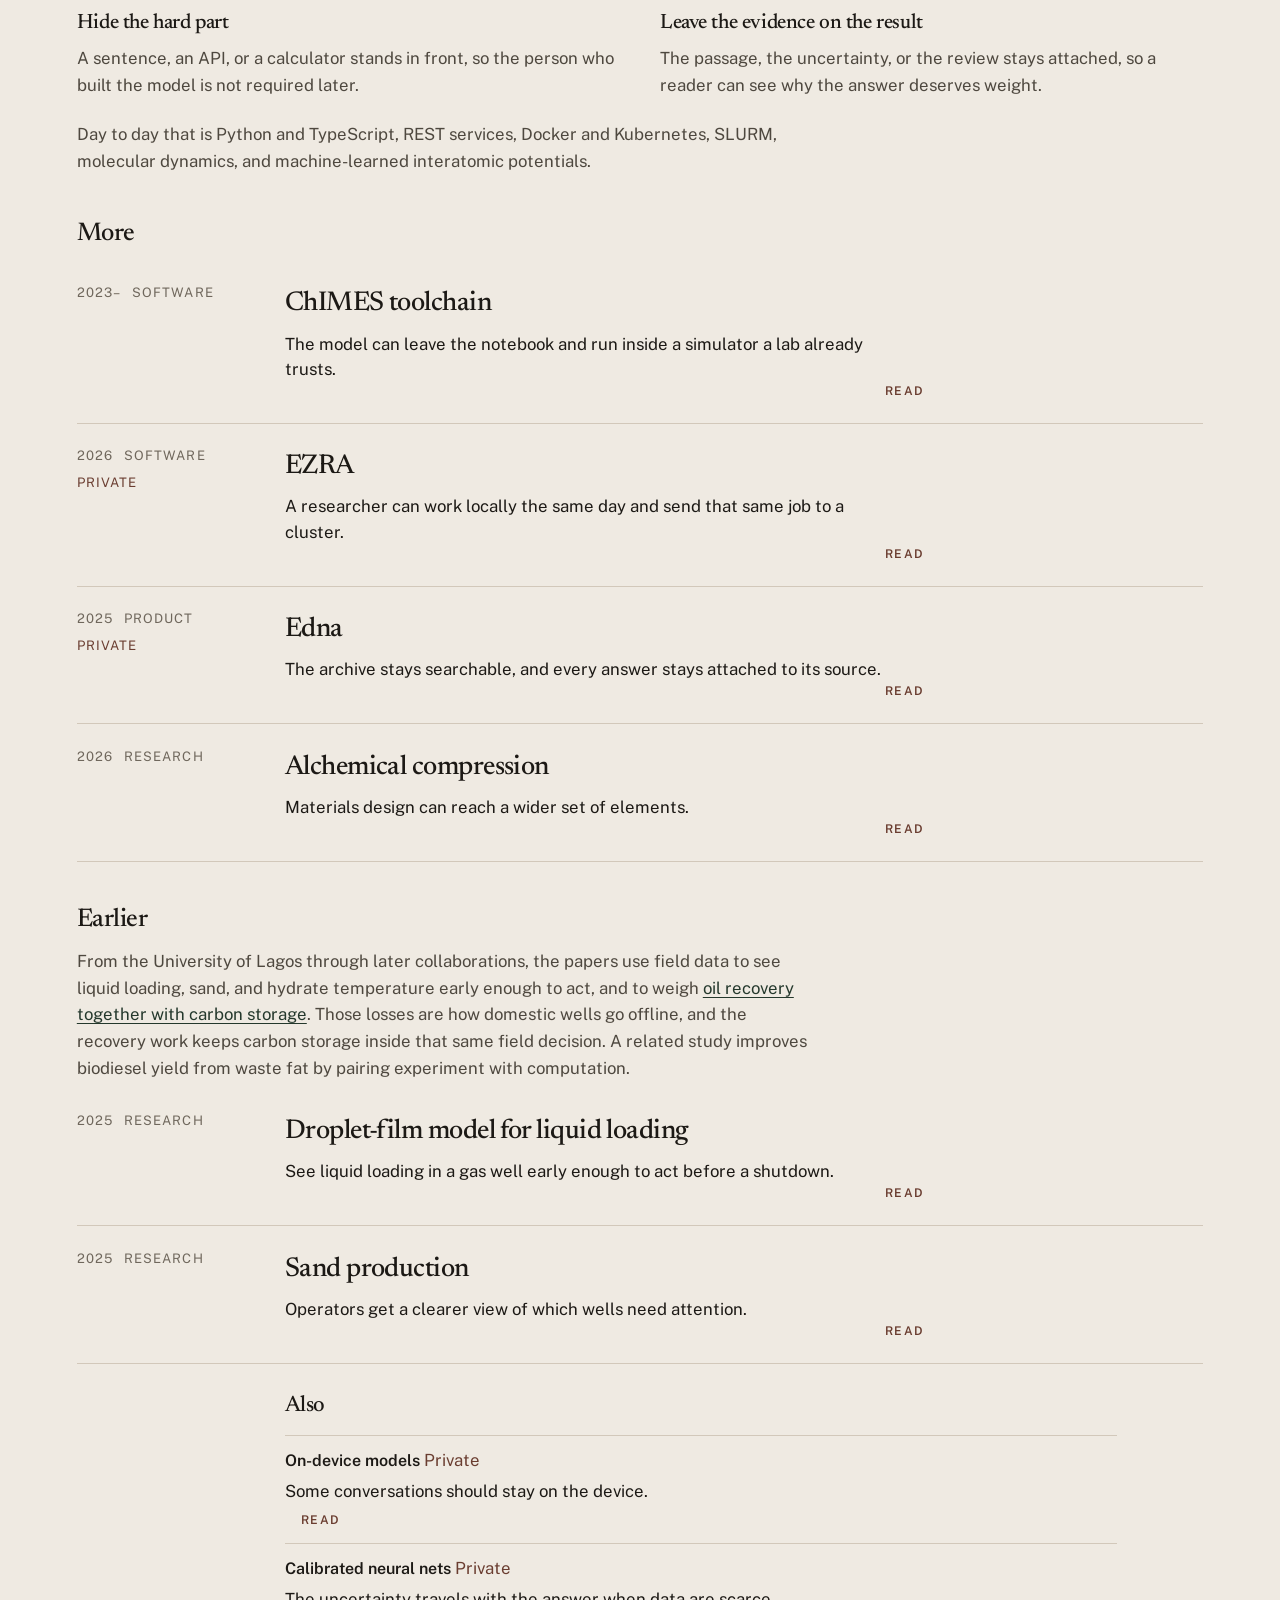
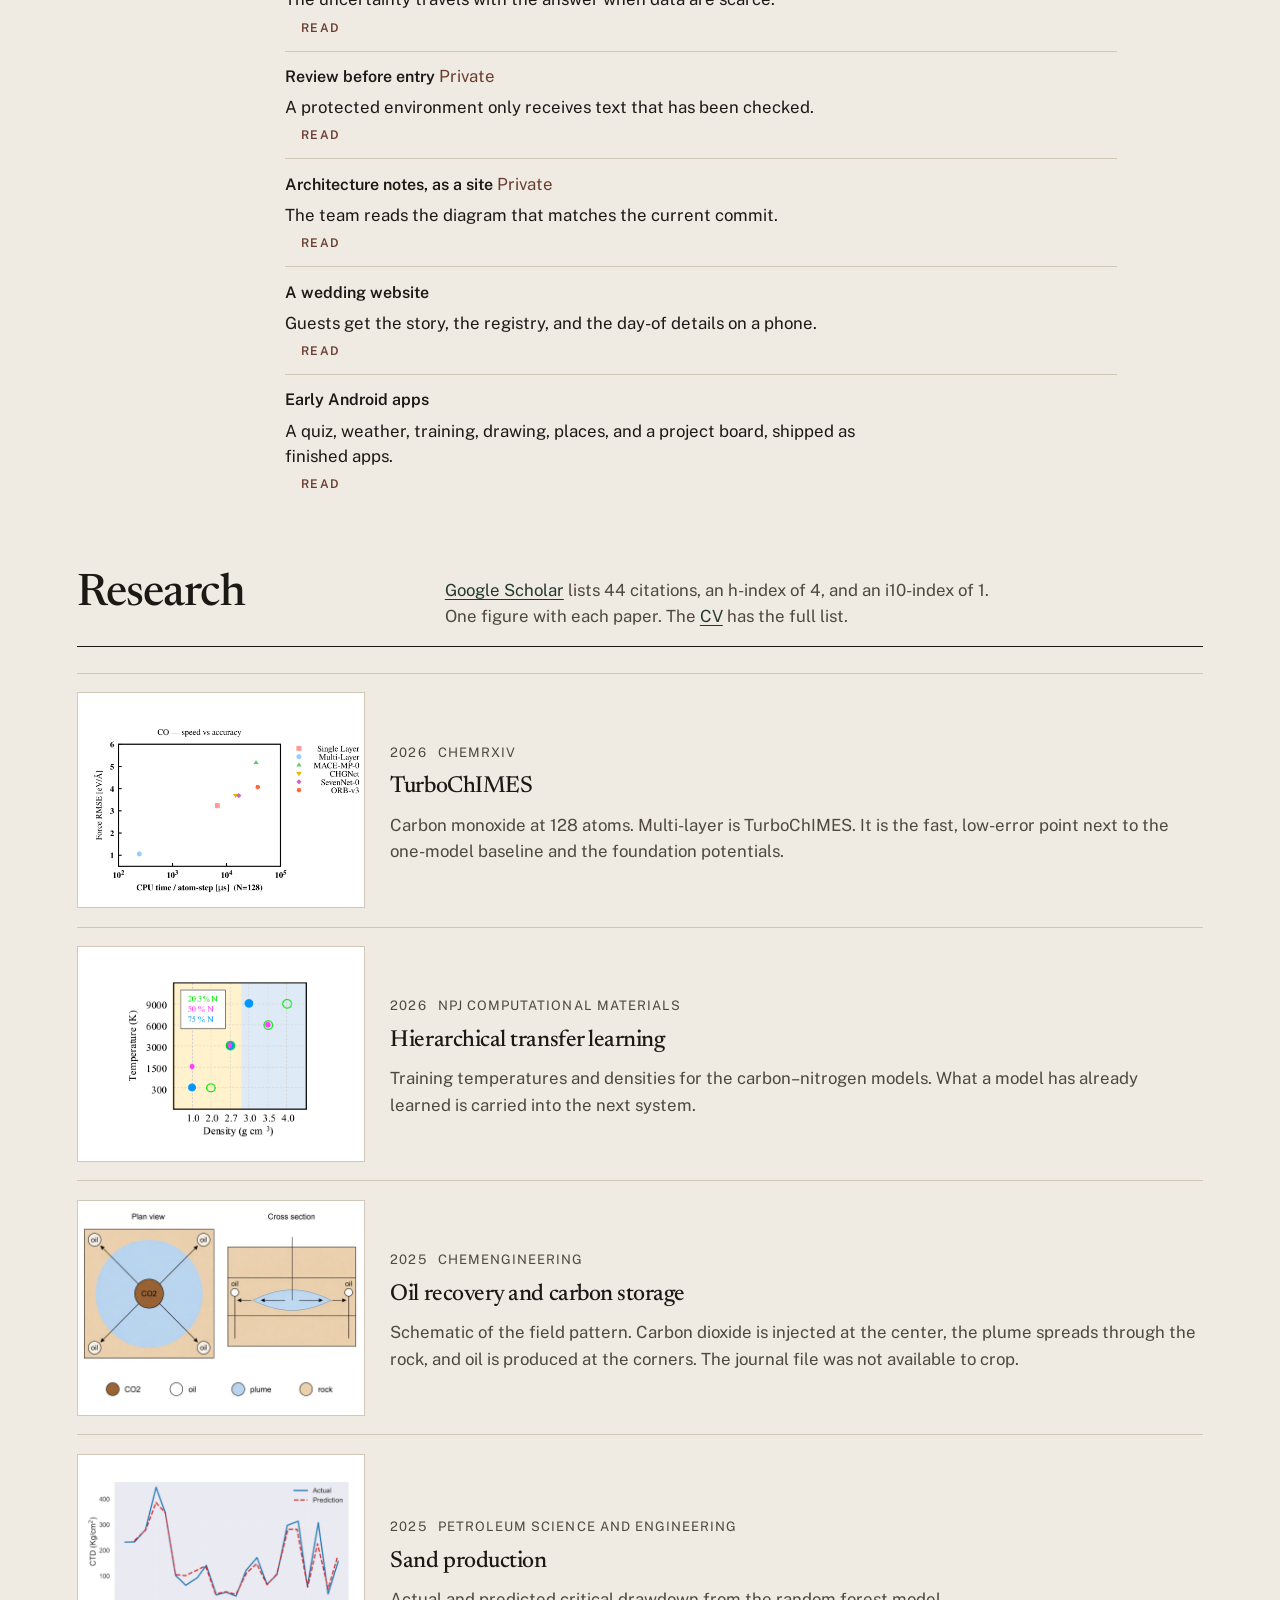
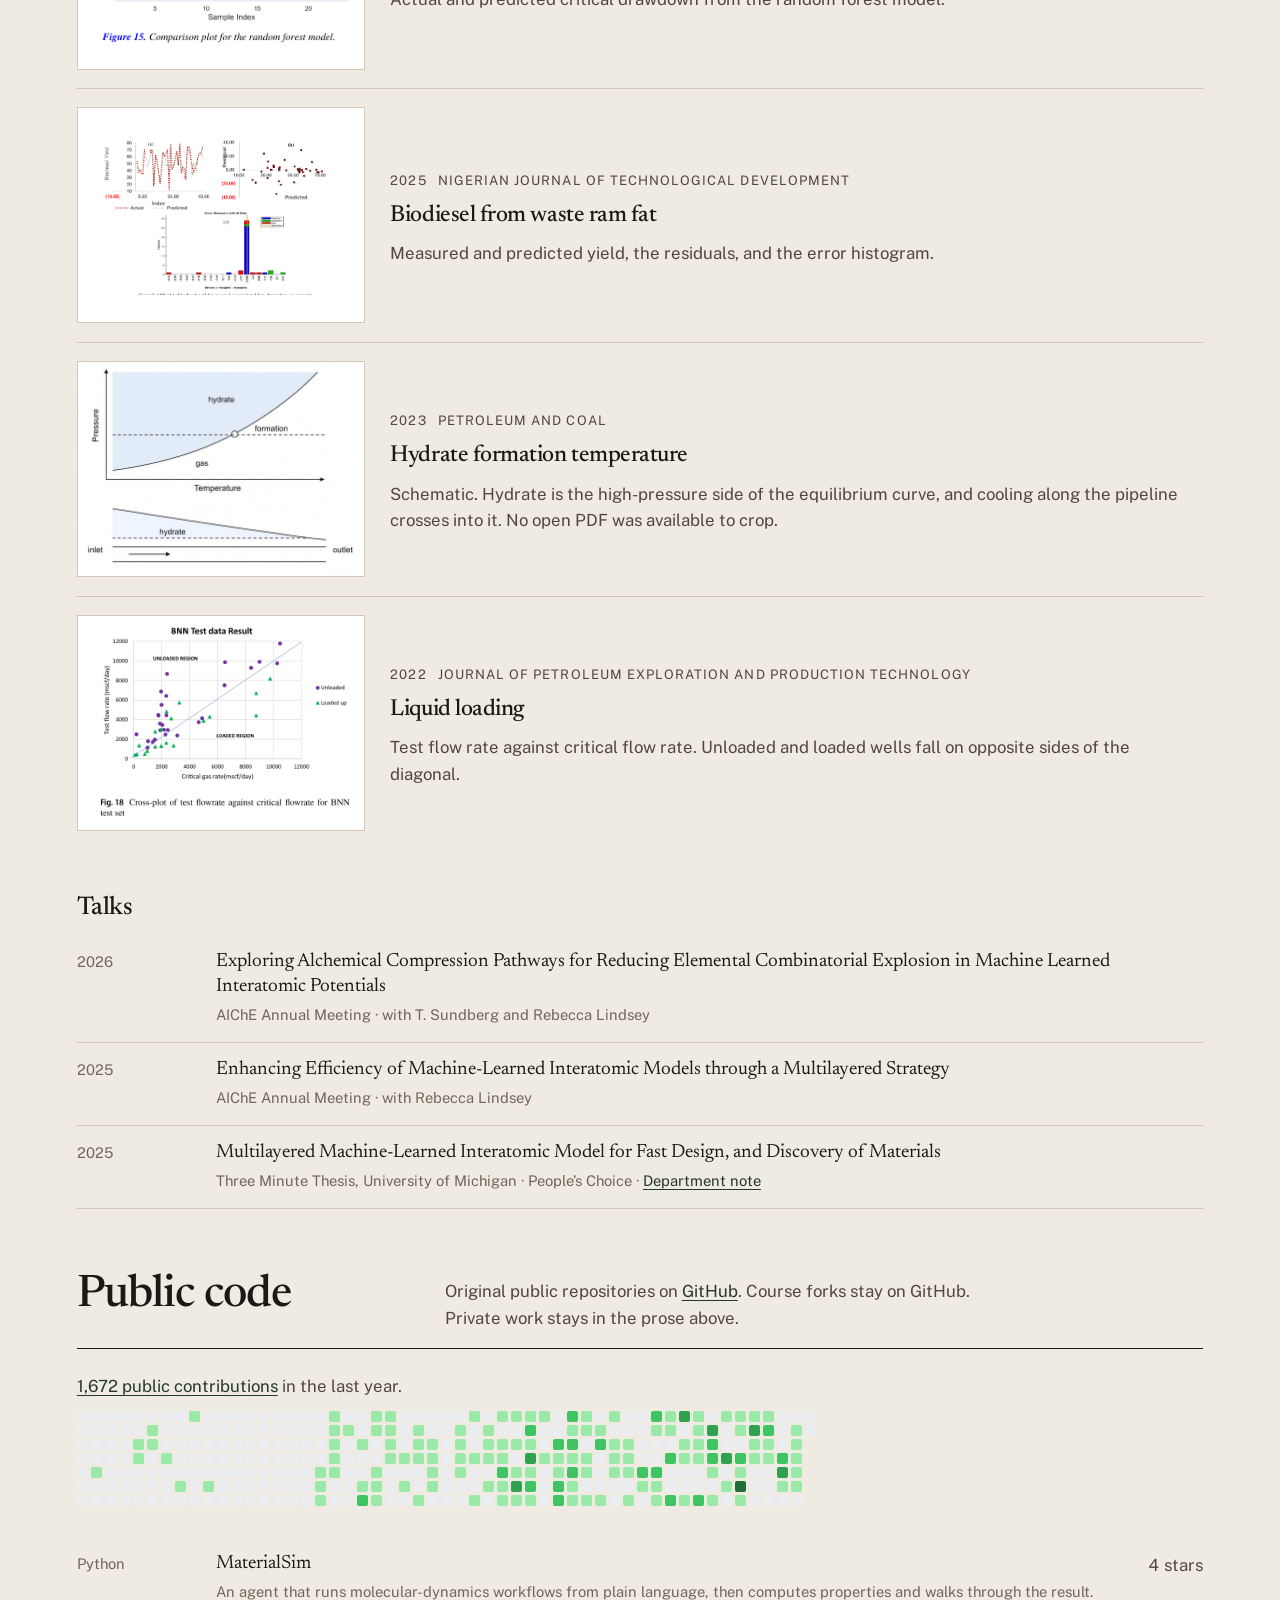
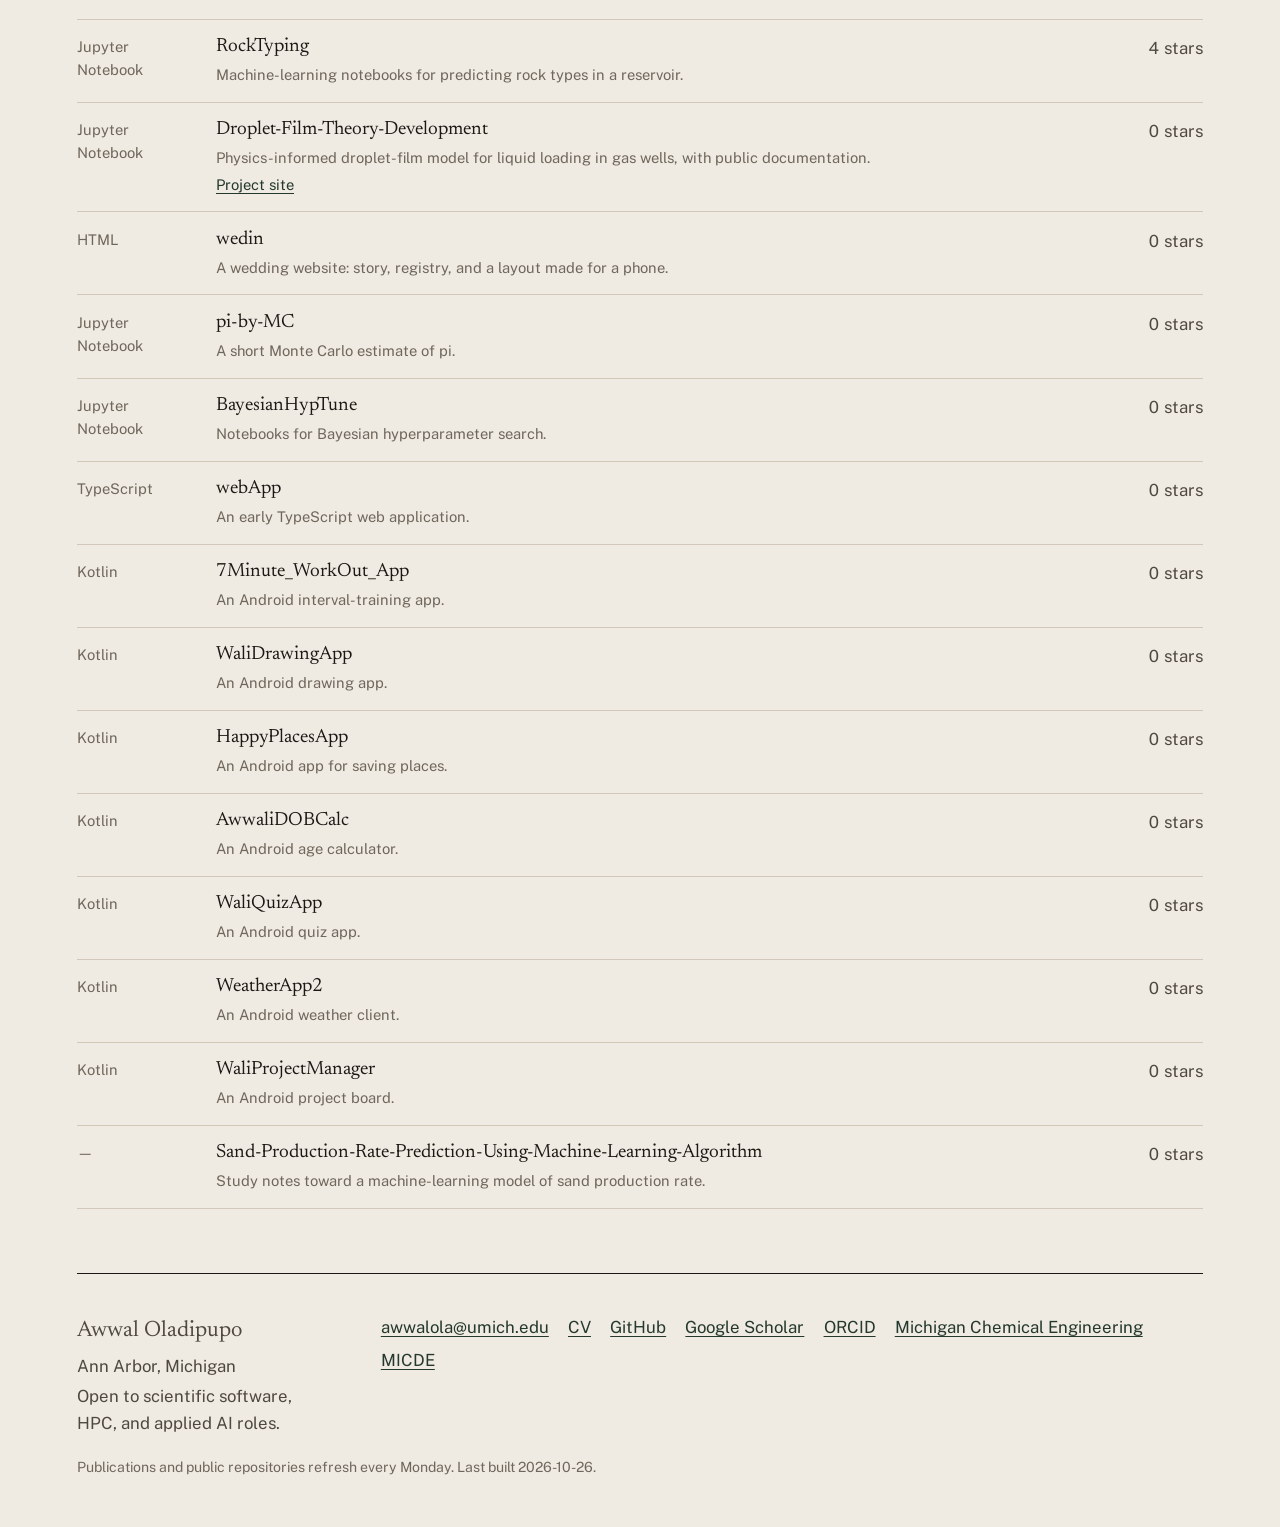
==== commit b911163a: "Add a molecular simulation that shifts as the page scrolls." ====
--- a/index.html
+++ b/index.html
@@ -55,6 +55,7 @@
           <li><a href="cv.html">CV</a></li>
         </ul>
       </div>
+      <canvas class="sim" id="sim" aria-hidden="true"></canvas>
     </section>
 
     <section id="work" aria-labelledby="work-title">
--- a/css/site.css
+++ b/css/site.css
@@ -170,6 +170,18 @@
   box-shadow: var(--shadow);
 }
 
+.sim {
+  position: fixed;
+  z-index: 1;
+  top: 4.25rem;
+  right: 0;
+  width: calc((100vw - min(72rem, 100vw - 12vw)) / 2);
+  height: calc(100vh - 4.25rem);
+  pointer-events: none;
+  -webkit-mask-image: linear-gradient(to right, transparent, #000 22%);
+  mask-image: linear-gradient(to right, transparent, #000 22%);
+}
+
 .portrait figcaption,
 .band figcaption {
   margin-top: 0.55rem;
@@ -795,6 +807,17 @@
   main, footer { width: min(100% - 10vw, var(--page)); }
   .hero { padding-top: 2.4rem; grid-template-columns: 1fr; }
   .hero h1 { max-width: none; }
+  .sim {
+    position: relative;
+    top: auto;
+    right: auto;
+    grid-column: 1 / -1;
+    width: 100%;
+    height: 12rem;
+    margin-top: 1.25rem;
+    -webkit-mask-image: none;
+    mask-image: none;
+  }
   .portrait { grid-column: 1; grid-row: auto; max-width: 16rem; }
   .about { grid-template-columns: 1fr; }
   .stats { grid-template-columns: repeat(2, minmax(0, 1fr)); }
@@ -827,7 +850,7 @@
 }
 
 @media print {
-  .top, .skip, .contrib { display: none; }
+  .top, .skip, .contrib, .sim { display: none; }
   body { background: white; color: black; }
   a { color: inherit; text-decoration: none; }
   .portrait img, .cv-head img { box-shadow: none; }
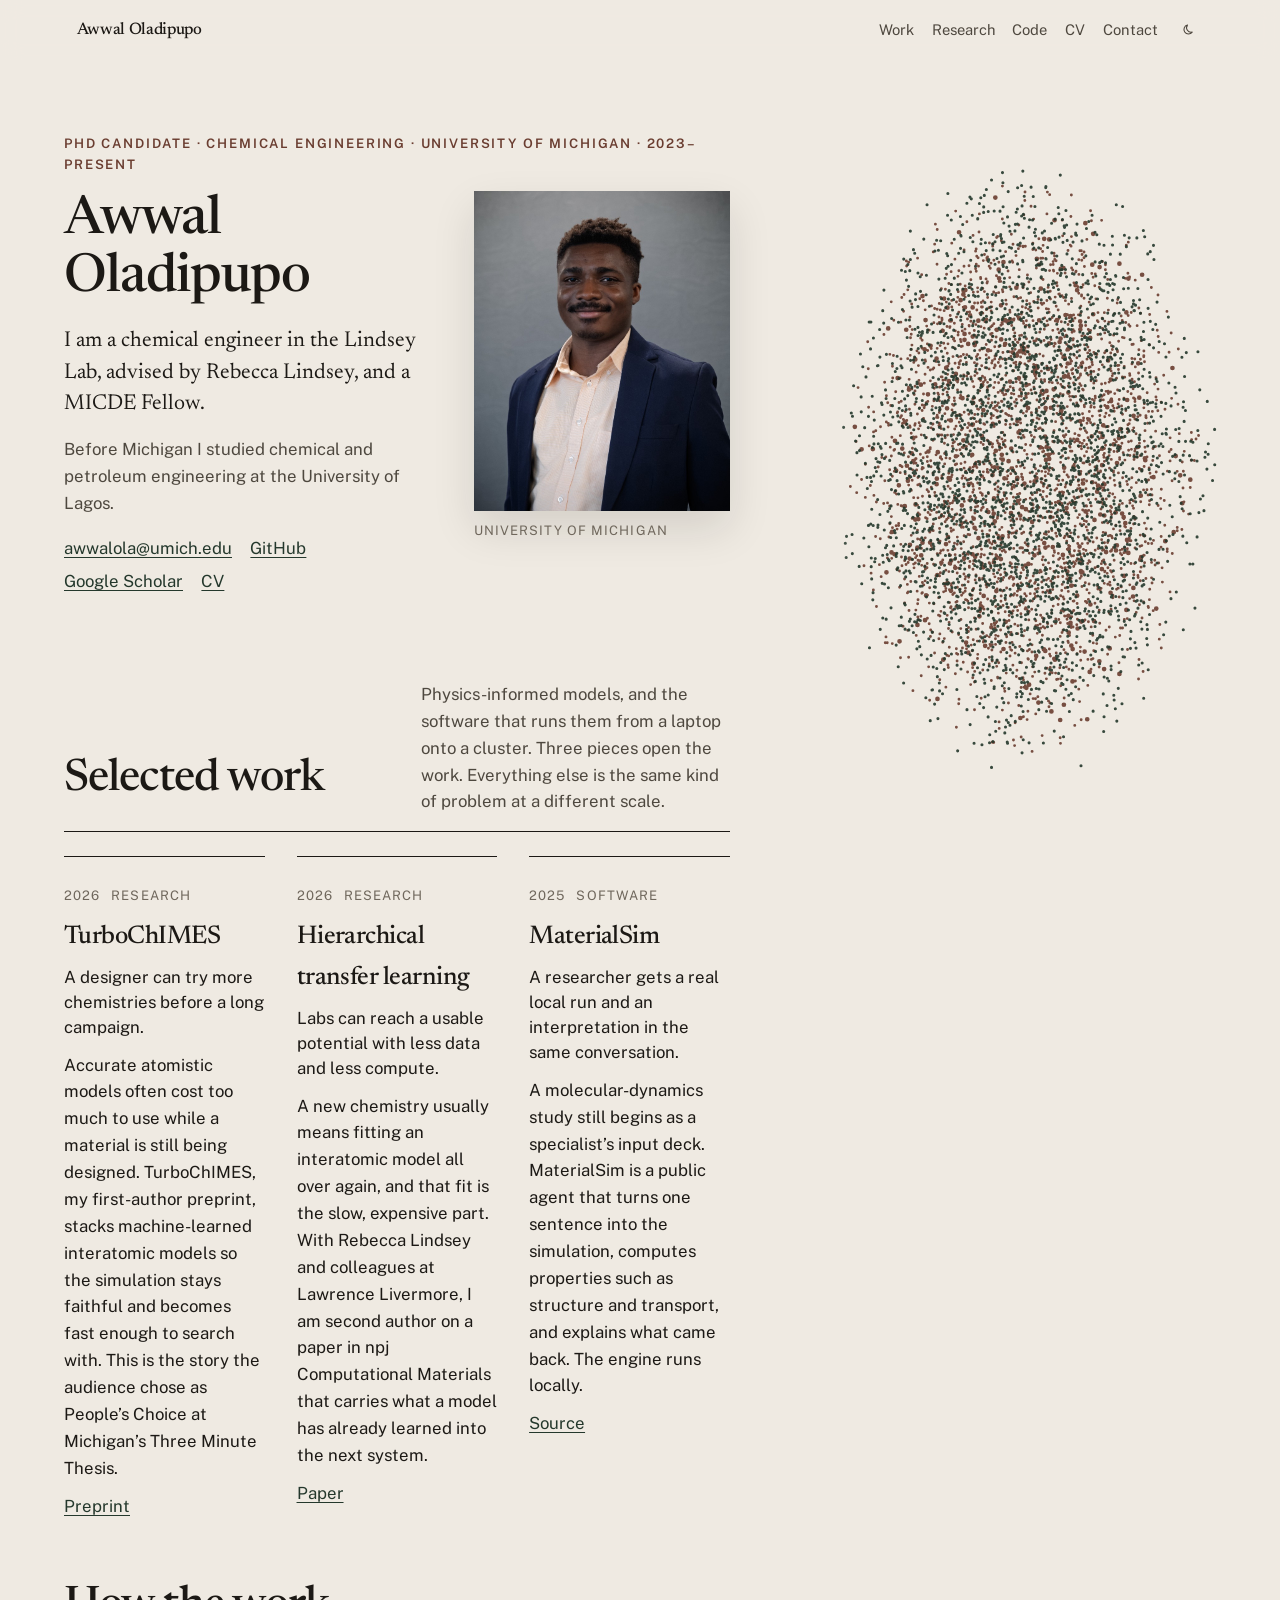
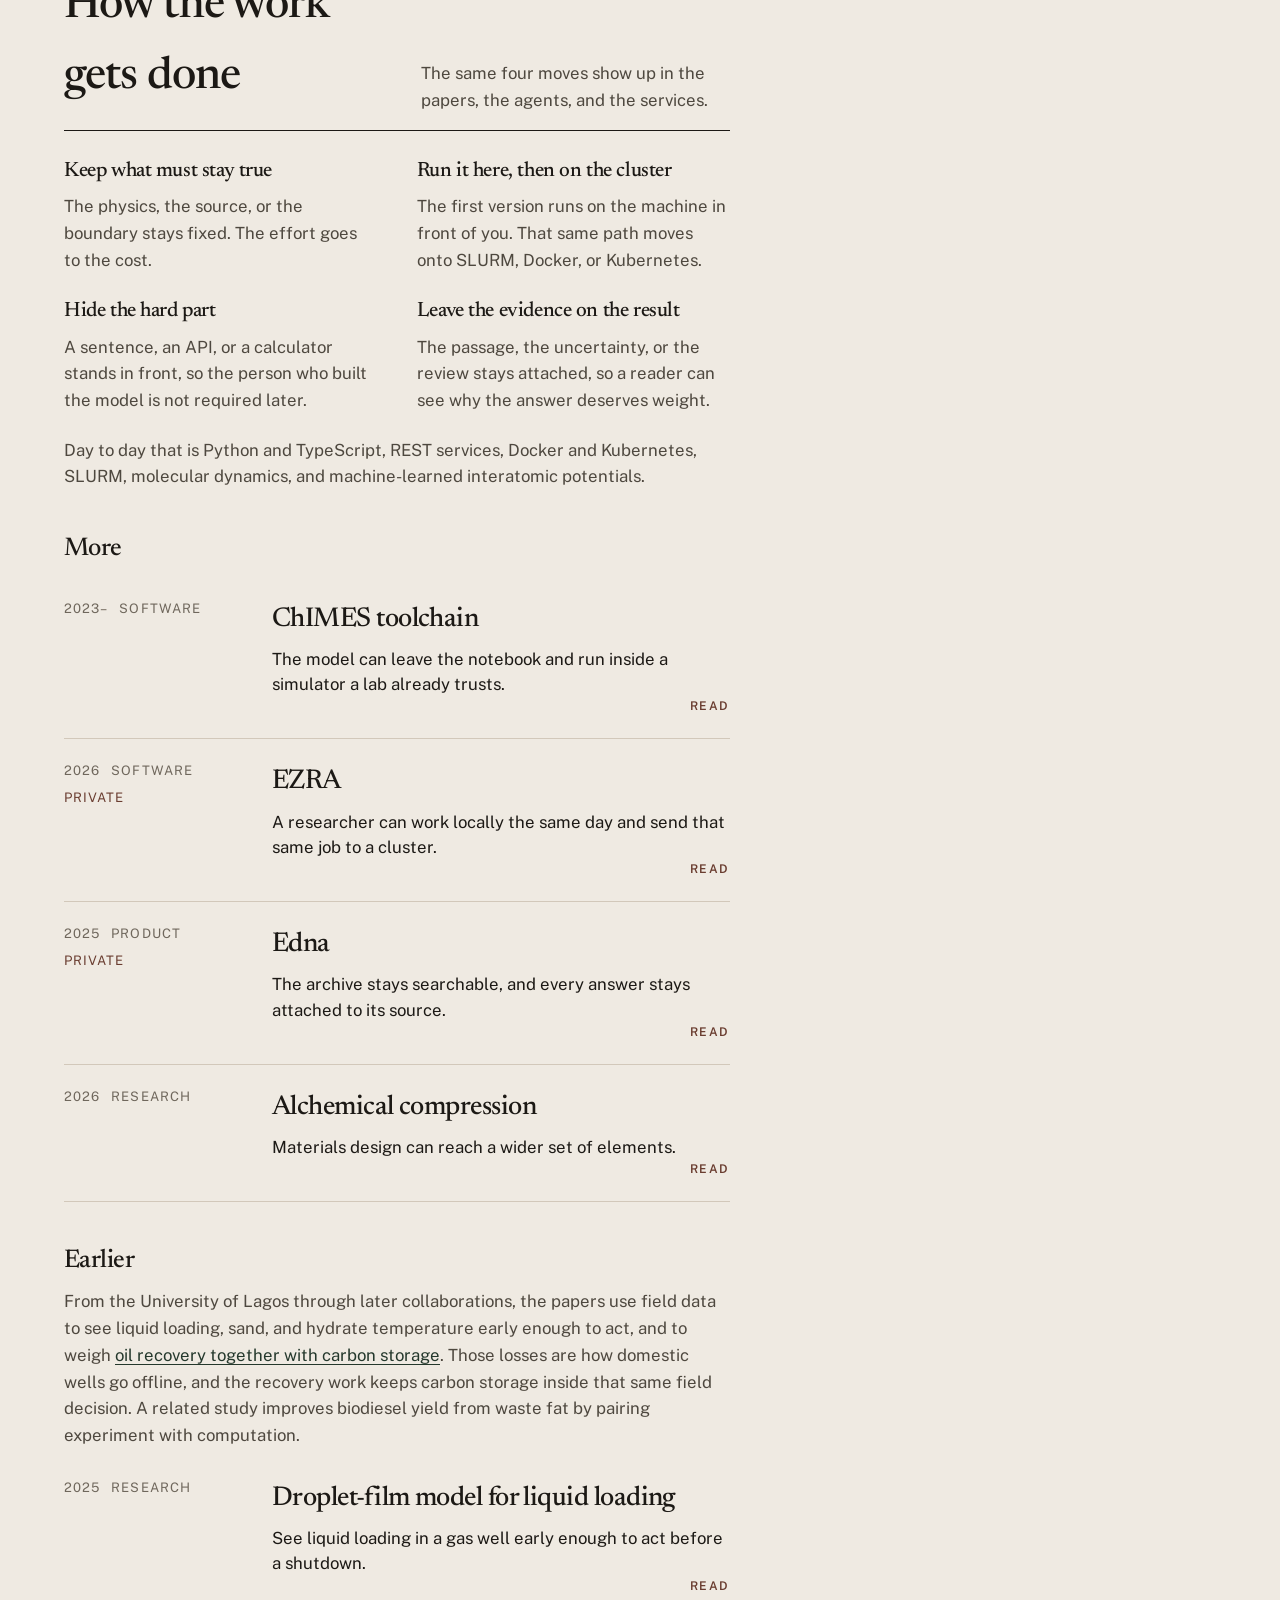
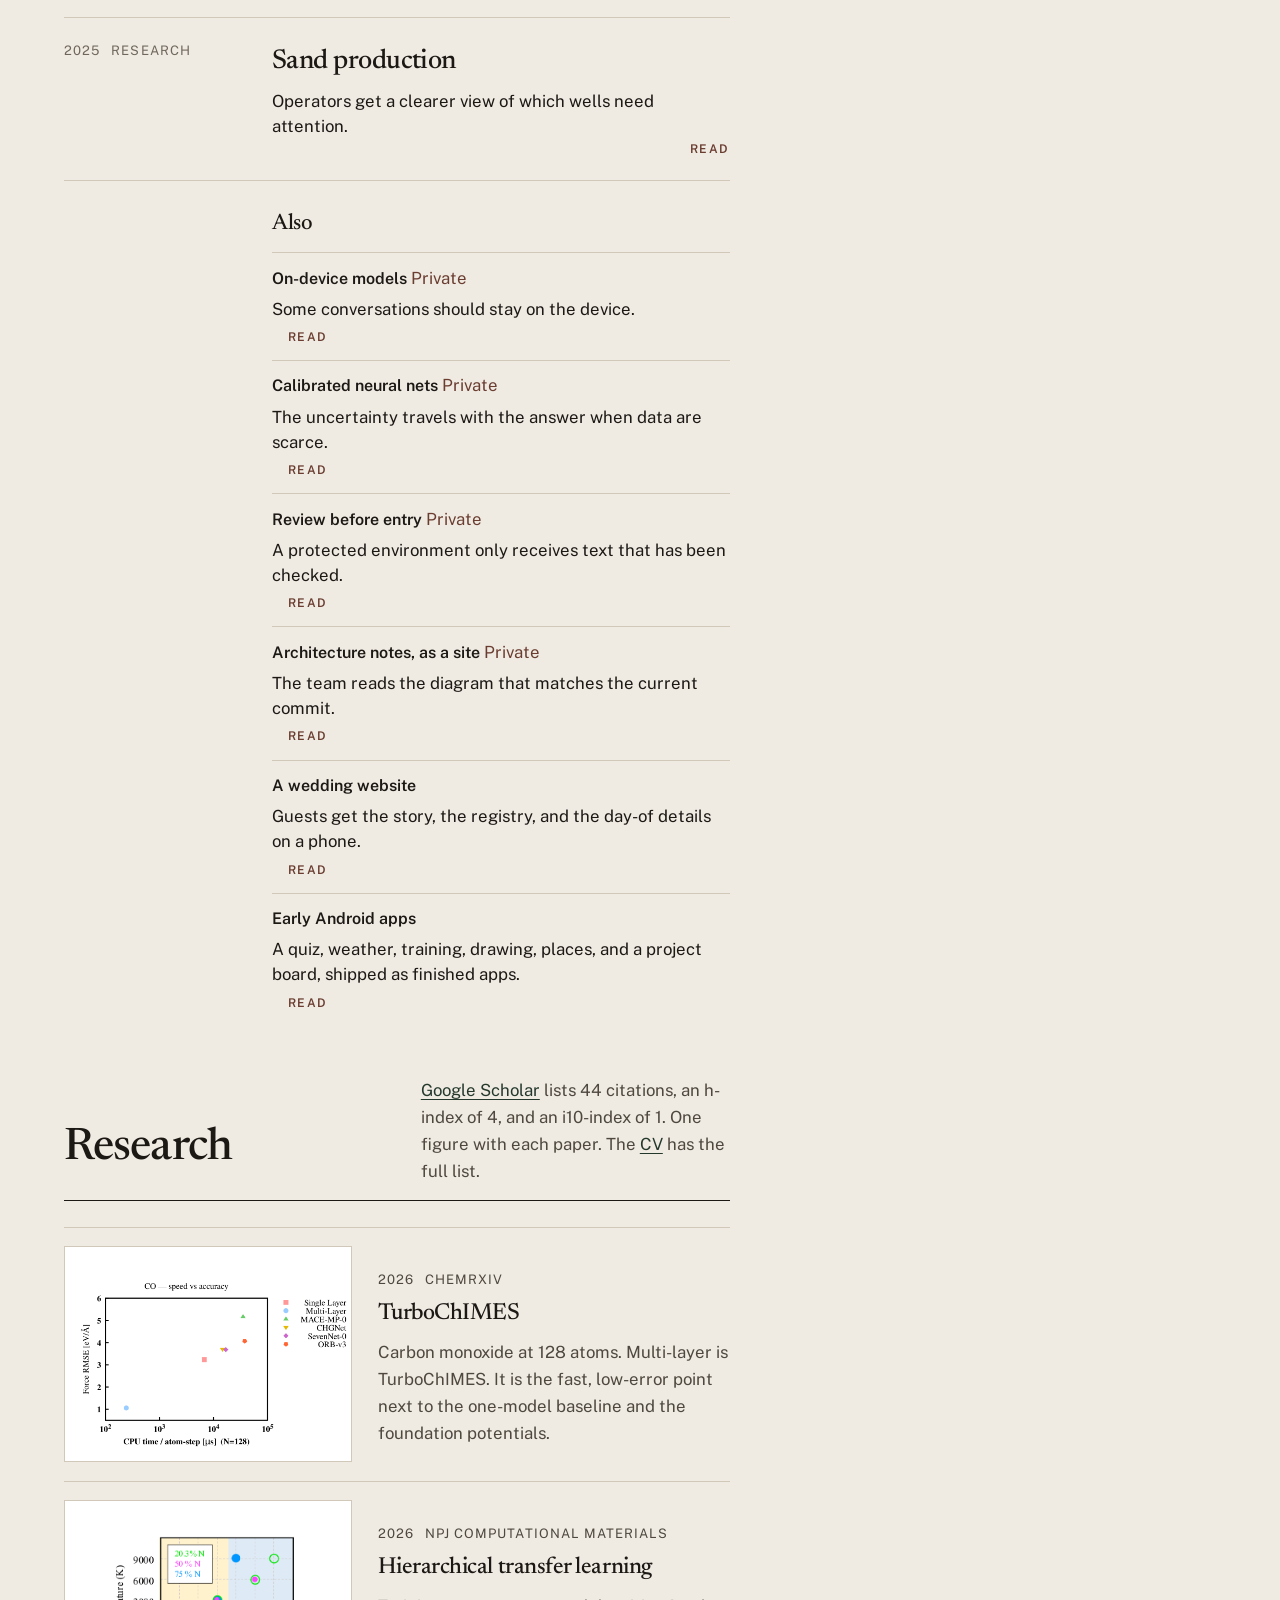
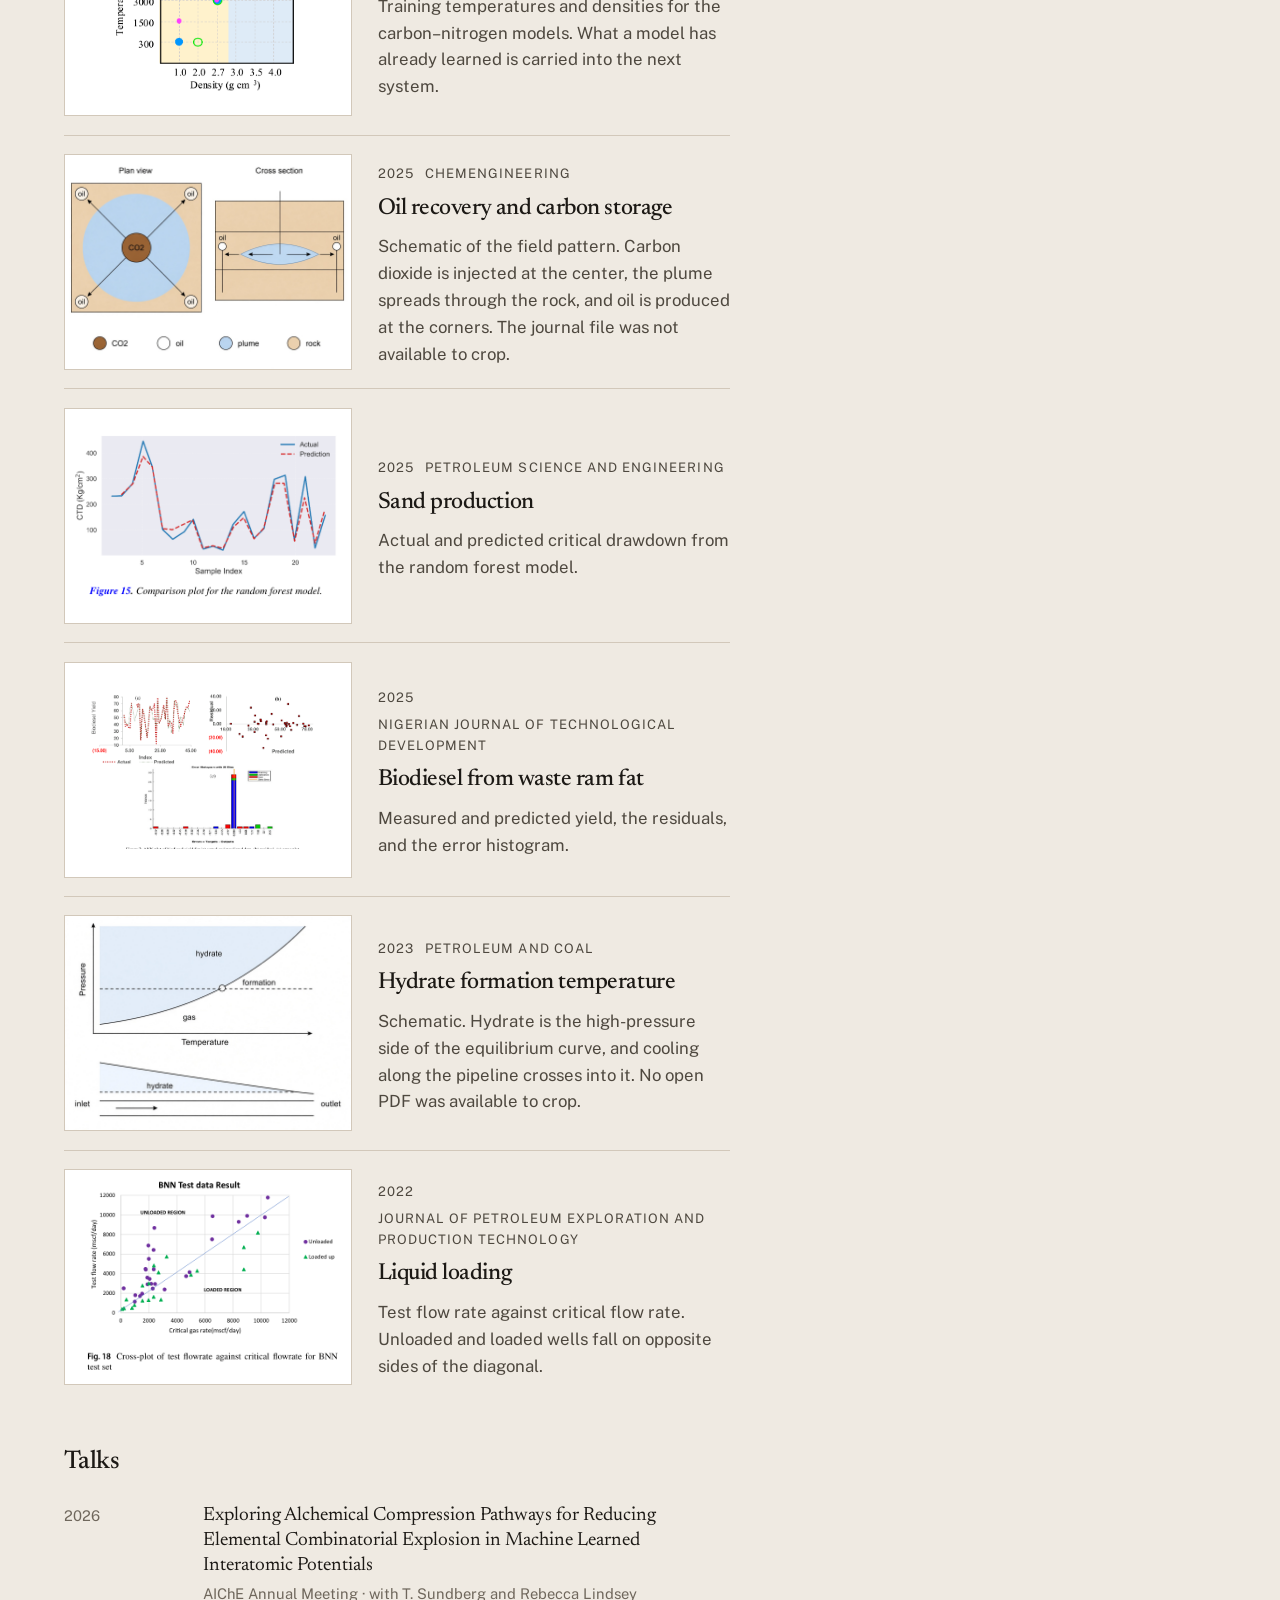
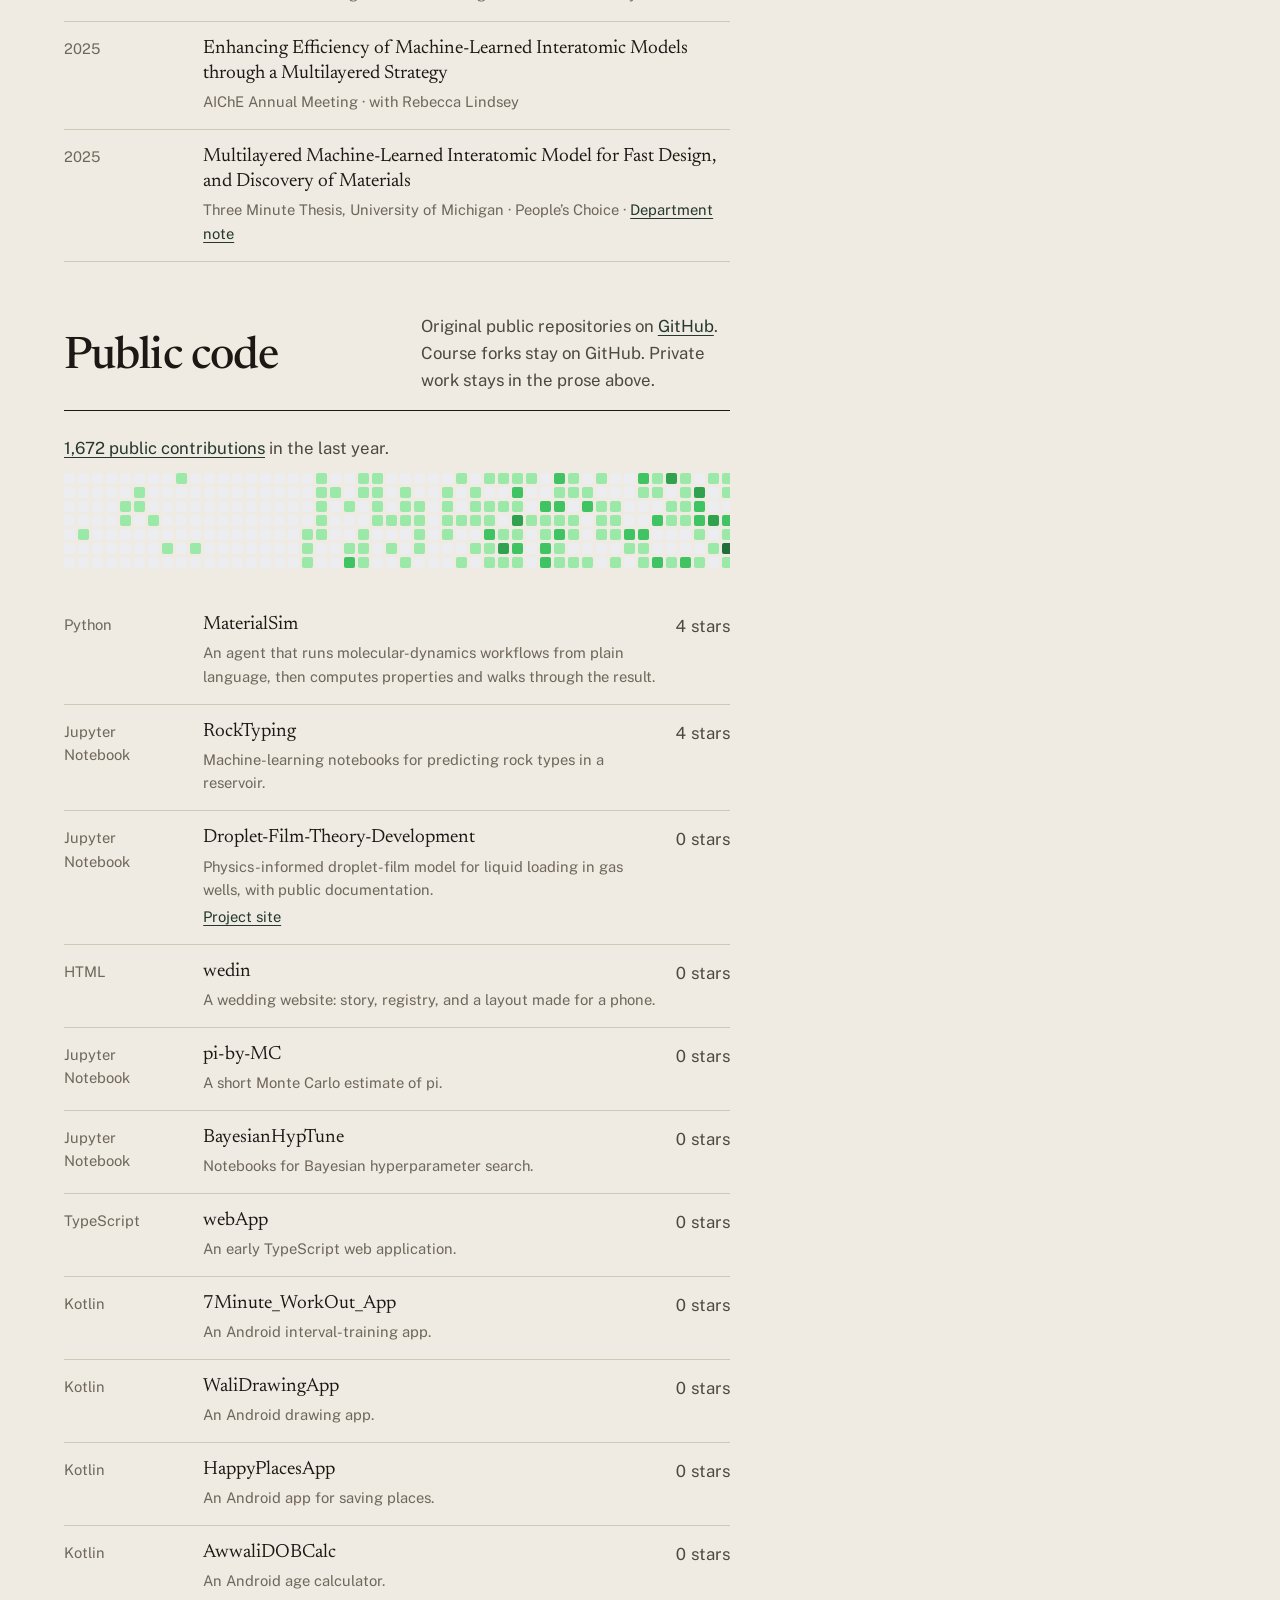
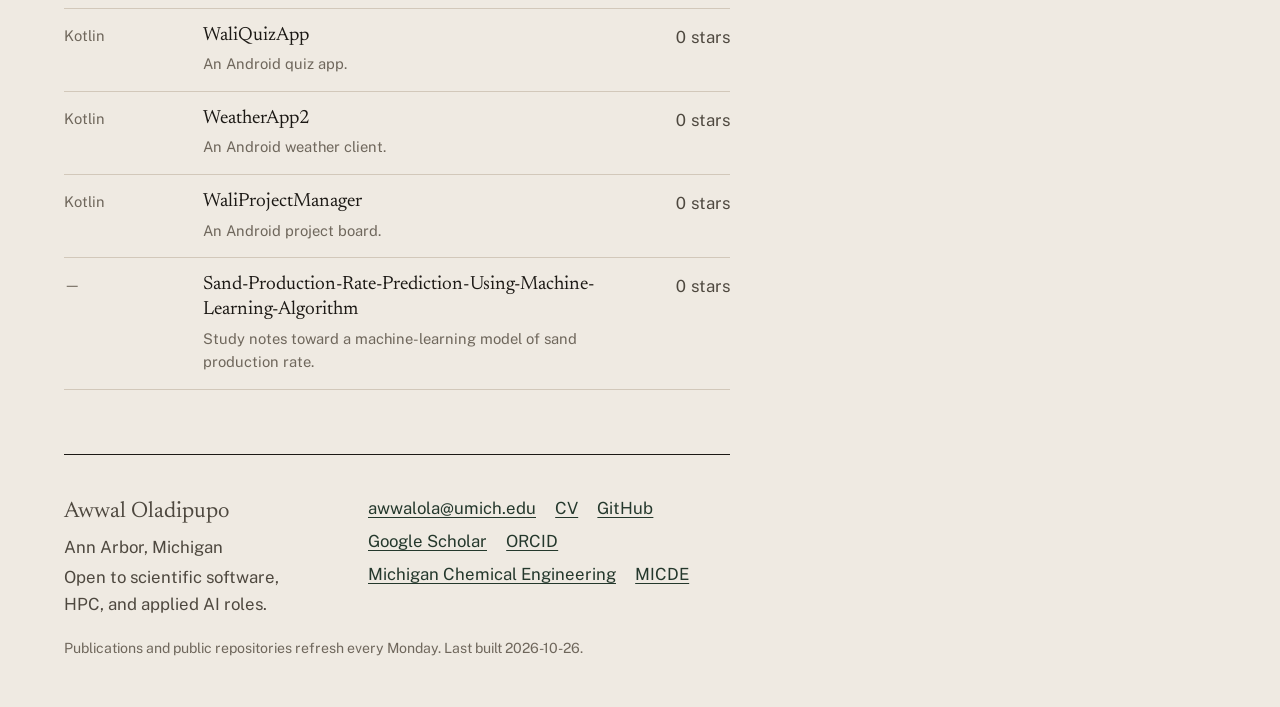
==== commit c6a12d20: "Open with a short bio, and let the simulation fill the side of the page." ====
--- a/index.html
+++ b/index.html
@@ -4,7 +4,7 @@
   <meta charset="utf-8">
   <meta name="viewport" content="width=device-width, initial-scale=1">
   <title>Awwal Oladipupo — Scientific software, HPC, and applied AI</title>
-  <meta name="description" content="Awwal Oladipupo builds physics-informed models and the scientific software that runs them, from a laptop to a cluster. PhD candidate in the Lindsey Lab at the University of Michigan.">
+  <meta name="description" content="Awwal Oladipupo is a PhD candidate in chemical engineering at the University of Michigan, in the Lindsey Lab. He builds physics-informed models and the software that runs them.">
   <meta name="author" content="Awwal Oladipupo">
   <meta name="theme-color" content="#efeae2">
   <script>
@@ -20,7 +20,7 @@
   <link href="https://fonts.googleapis.com/css2?family=Newsreader:ital,opsz,wght@0,6..72,400;0,6..72,500;0,6..72,600;1,6..72,400;1,6..72,500&family=Public+Sans:ital,wght@0,400;0,500;0,600;1,400&display=swap" rel="stylesheet">
   <link rel="stylesheet" href="css/site.css">
 </head>
-<body>
+<body class="home">
   <a class="skip" href="#content">Skip to content</a>
   <header class="top">
     <a class="mark" href="#top">Awwal Oladipupo</a>
@@ -40,14 +40,14 @@
   <main id="content">
     <section class="hero" id="top">
       <p class="kicker">PhD candidate · Chemical engineering · University of Michigan · 2023–present</p>
-      <h1>Physics-informed models and the software that runs them.</h1>
+      <h1>Awwal Oladipupo</h1>
       <figure class="portrait">
         <img src="assets/portrait.jpg" alt="Studio headshot of Awwal Oladipupo in a navy blazer and peach shirt, against a gray backdrop." width="819" height="1024">
         <figcaption>University of Michigan</figcaption>
       </figure>
       <div class="hero-copy">
-        <p class="lede">Atomistic simulation, fast enough to explore more materials, test more ideas, and accelerate discovery.</p>
-        <p class="role">I do that in the Lindsey Lab, as a MICDE Fellow. The models stay tied to the physics. The software runs on a laptop and on the SLURM clusters a lab already has. Advisor, Rebecca Lindsey.</p>
+        <p class="lede">I am a chemical engineer in the Lindsey Lab, advised by Rebecca Lindsey, and a MICDE Fellow.</p>
+        <p class="role">Before Michigan I studied chemical and petroleum engineering at the University of Lagos.</p>
         <ul class="hero-links">
           <li><a href="mailto:awwalola@umich.edu">awwalola@umich.edu</a></li>
           <li><a href="https://github.com/Awwal41">GitHub</a></li>
@@ -61,7 +61,7 @@
     <section id="work" aria-labelledby="work-title">
       <div class="section-head">
         <h2 id="work-title">Selected work</h2>
-        <p>The three pieces to open first. Everything else on this page is the same kind of problem at a different scale.</p>
+        <p>Physics-informed models, and the software that runs them from a laptop onto a cluster. Three pieces open the work. Everything else is the same kind of problem at a different scale.</p>
       </div>
 
       <div class="featured">
--- a/css/site.css
+++ b/css/site.css
@@ -171,15 +171,43 @@
 }
 
 .sim {
-  position: fixed;
-  z-index: 1;
-  top: 4.25rem;
-  right: 0;
-  width: calc((100vw - min(72rem, 100vw - 12vw)) / 2);
-  height: calc(100vh - 4.25rem);
+  position: relative;
+  z-index: 0;
+  display: block;
+  grid-column: 1 / -1;
+  width: 100%;
+  height: 18rem;
+  margin: 1.4rem 0 0;
   pointer-events: none;
-  -webkit-mask-image: linear-gradient(to right, transparent, #000 22%);
-  mask-image: linear-gradient(to right, transparent, #000 22%);
+}
+
+@media (min-width: 1240px) {
+  body.home main,
+  body.home footer {
+    width: calc(100vw - min(40vw, 36rem) - 8vw);
+    margin-left: 5vw;
+    margin-right: 0;
+  }
+
+  body.home .hero {
+    grid-template-columns: minmax(0, 1fr) minmax(11rem, 16rem);
+    column-gap: 2.2rem;
+  }
+
+  body.home .hero .kicker { grid-column: 1 / -1; }
+
+  body.home .portrait { grid-row: 2 / span 2; margin-top: 0; }
+
+  body.home .sim {
+    position: fixed;
+    top: 4.25rem;
+    right: 0;
+    width: min(40vw, 36rem);
+    height: calc(100vh - 4.25rem);
+    margin: 0;
+    -webkit-mask-image: linear-gradient(to right, transparent, #000 16%);
+    mask-image: linear-gradient(to right, transparent, #000 16%);
+  }
 }
 
 .portrait figcaption,
@@ -807,17 +835,6 @@
   main, footer { width: min(100% - 10vw, var(--page)); }
   .hero { padding-top: 2.4rem; grid-template-columns: 1fr; }
   .hero h1 { max-width: none; }
-  .sim {
-    position: relative;
-    top: auto;
-    right: auto;
-    grid-column: 1 / -1;
-    width: 100%;
-    height: 12rem;
-    margin-top: 1.25rem;
-    -webkit-mask-image: none;
-    mask-image: none;
-  }
   .portrait { grid-column: 1; grid-row: auto; max-width: 16rem; }
   .about { grid-template-columns: 1fr; }
   .stats { grid-template-columns: repeat(2, minmax(0, 1fr)); }
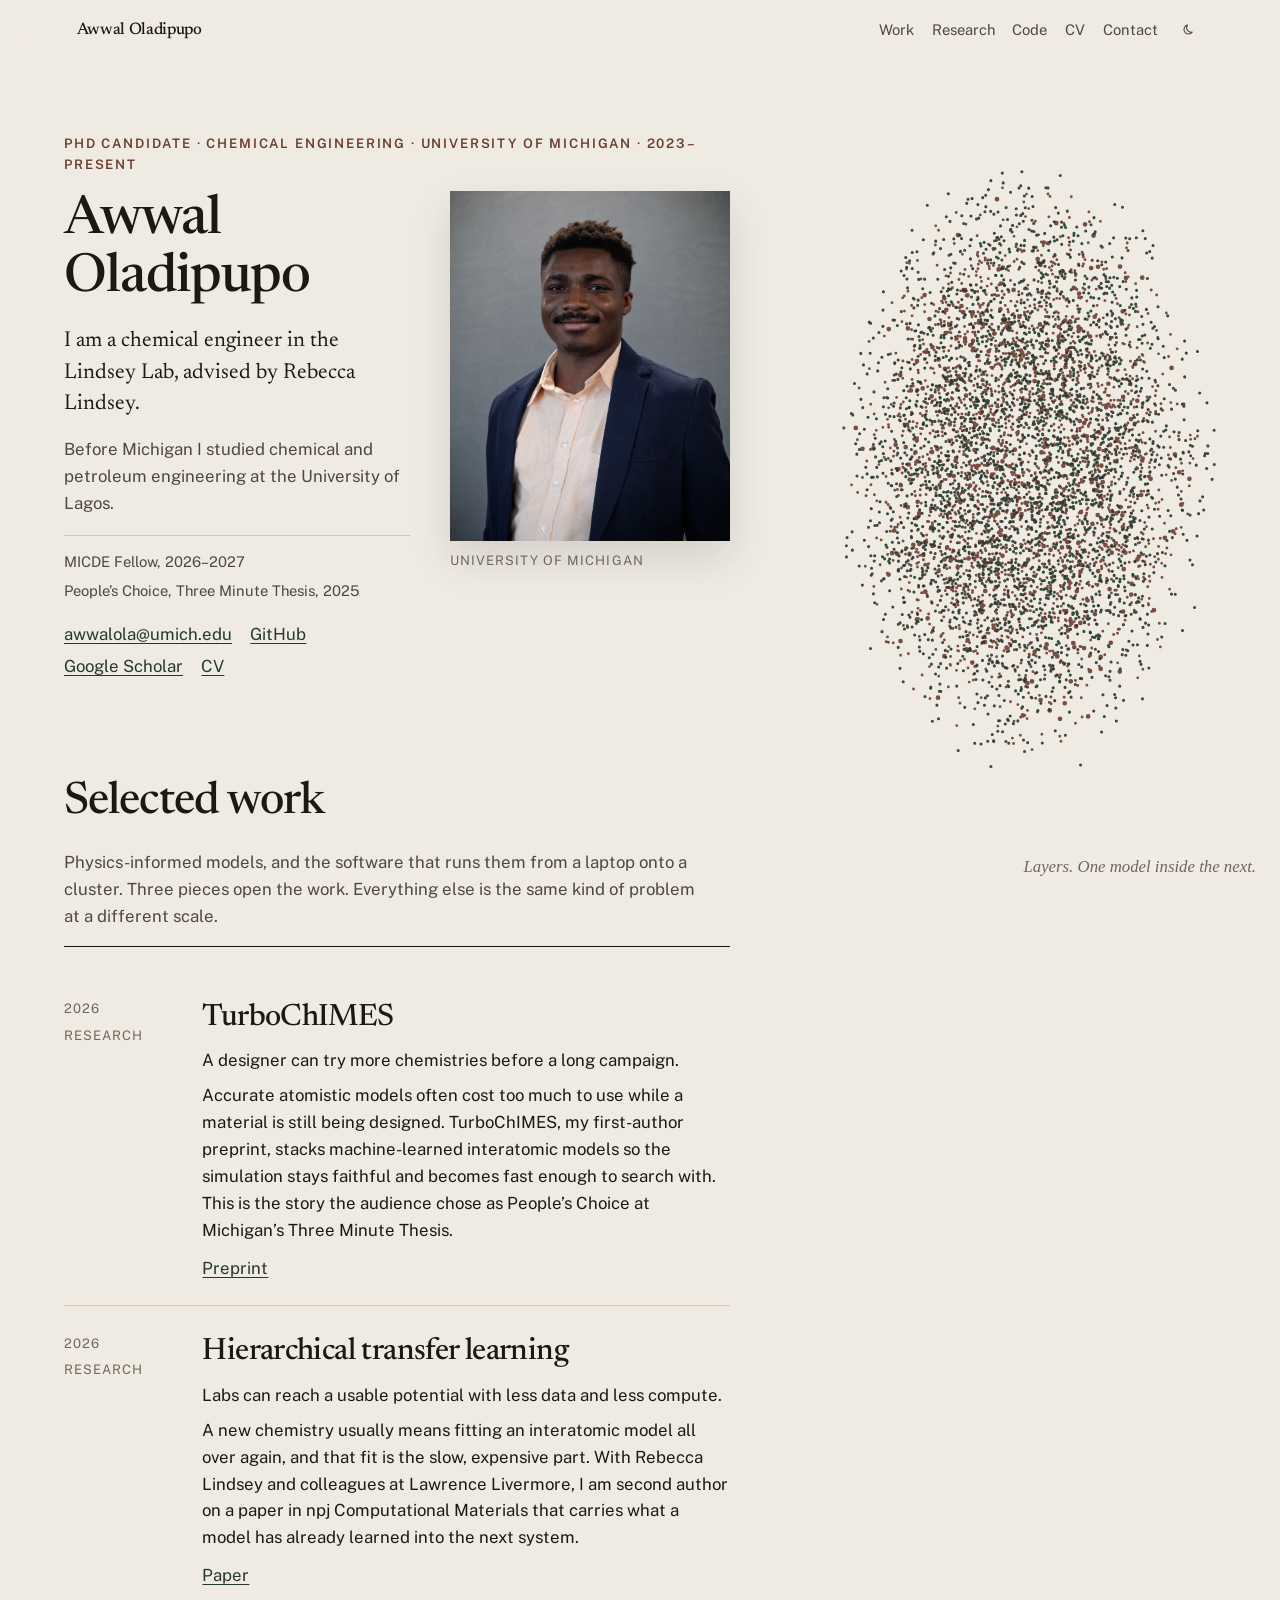
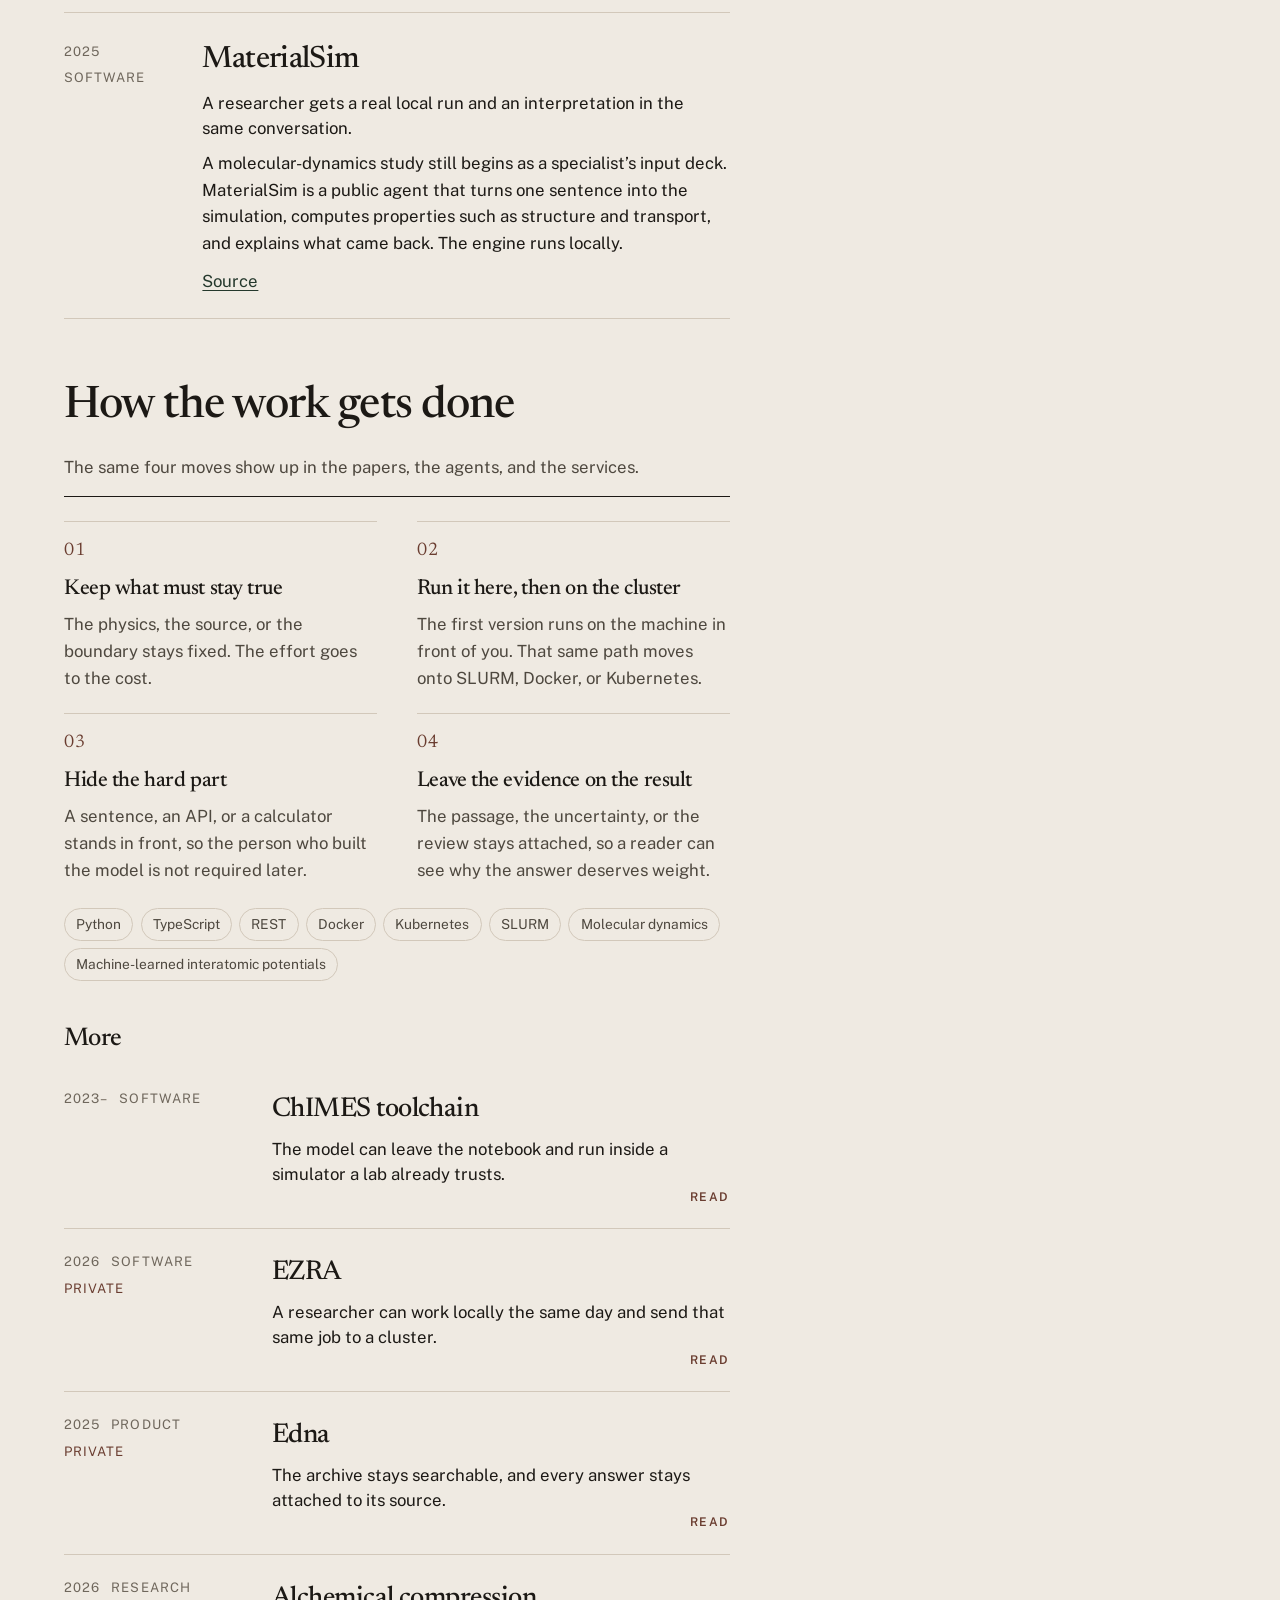
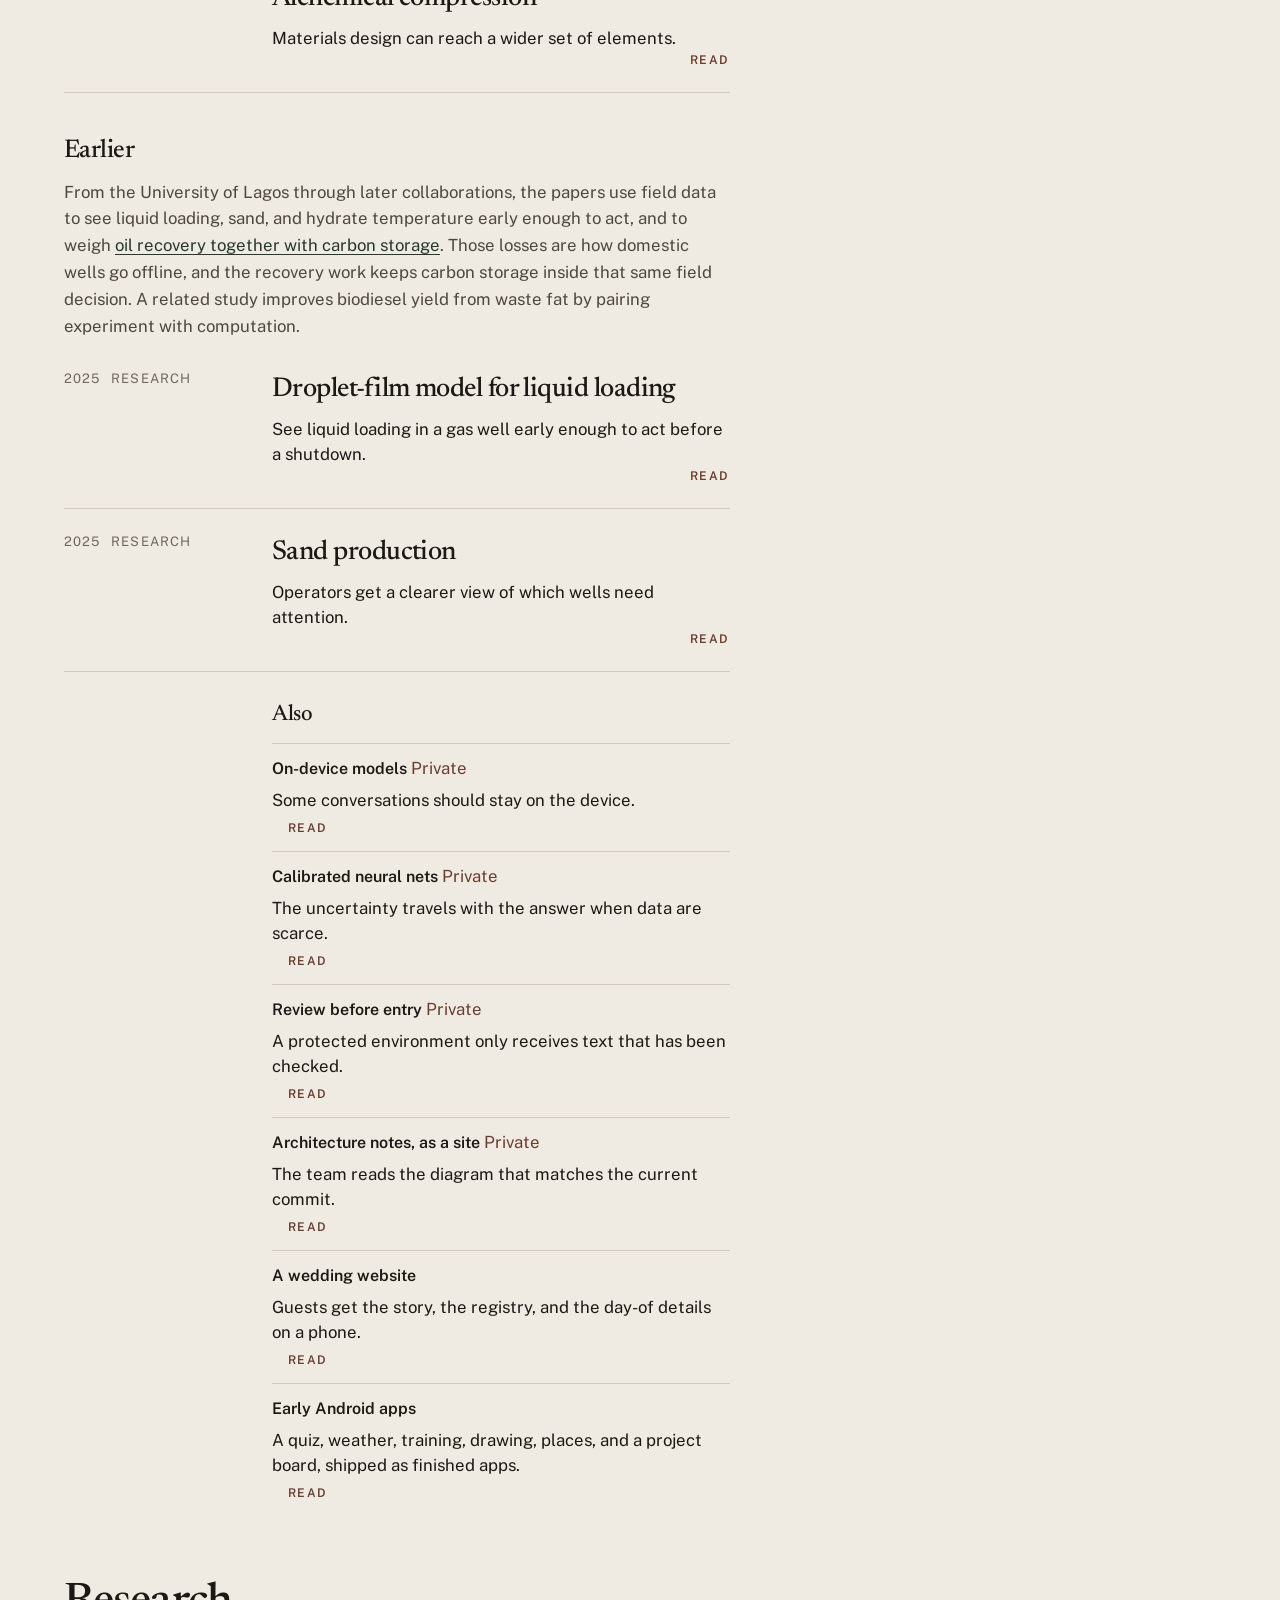
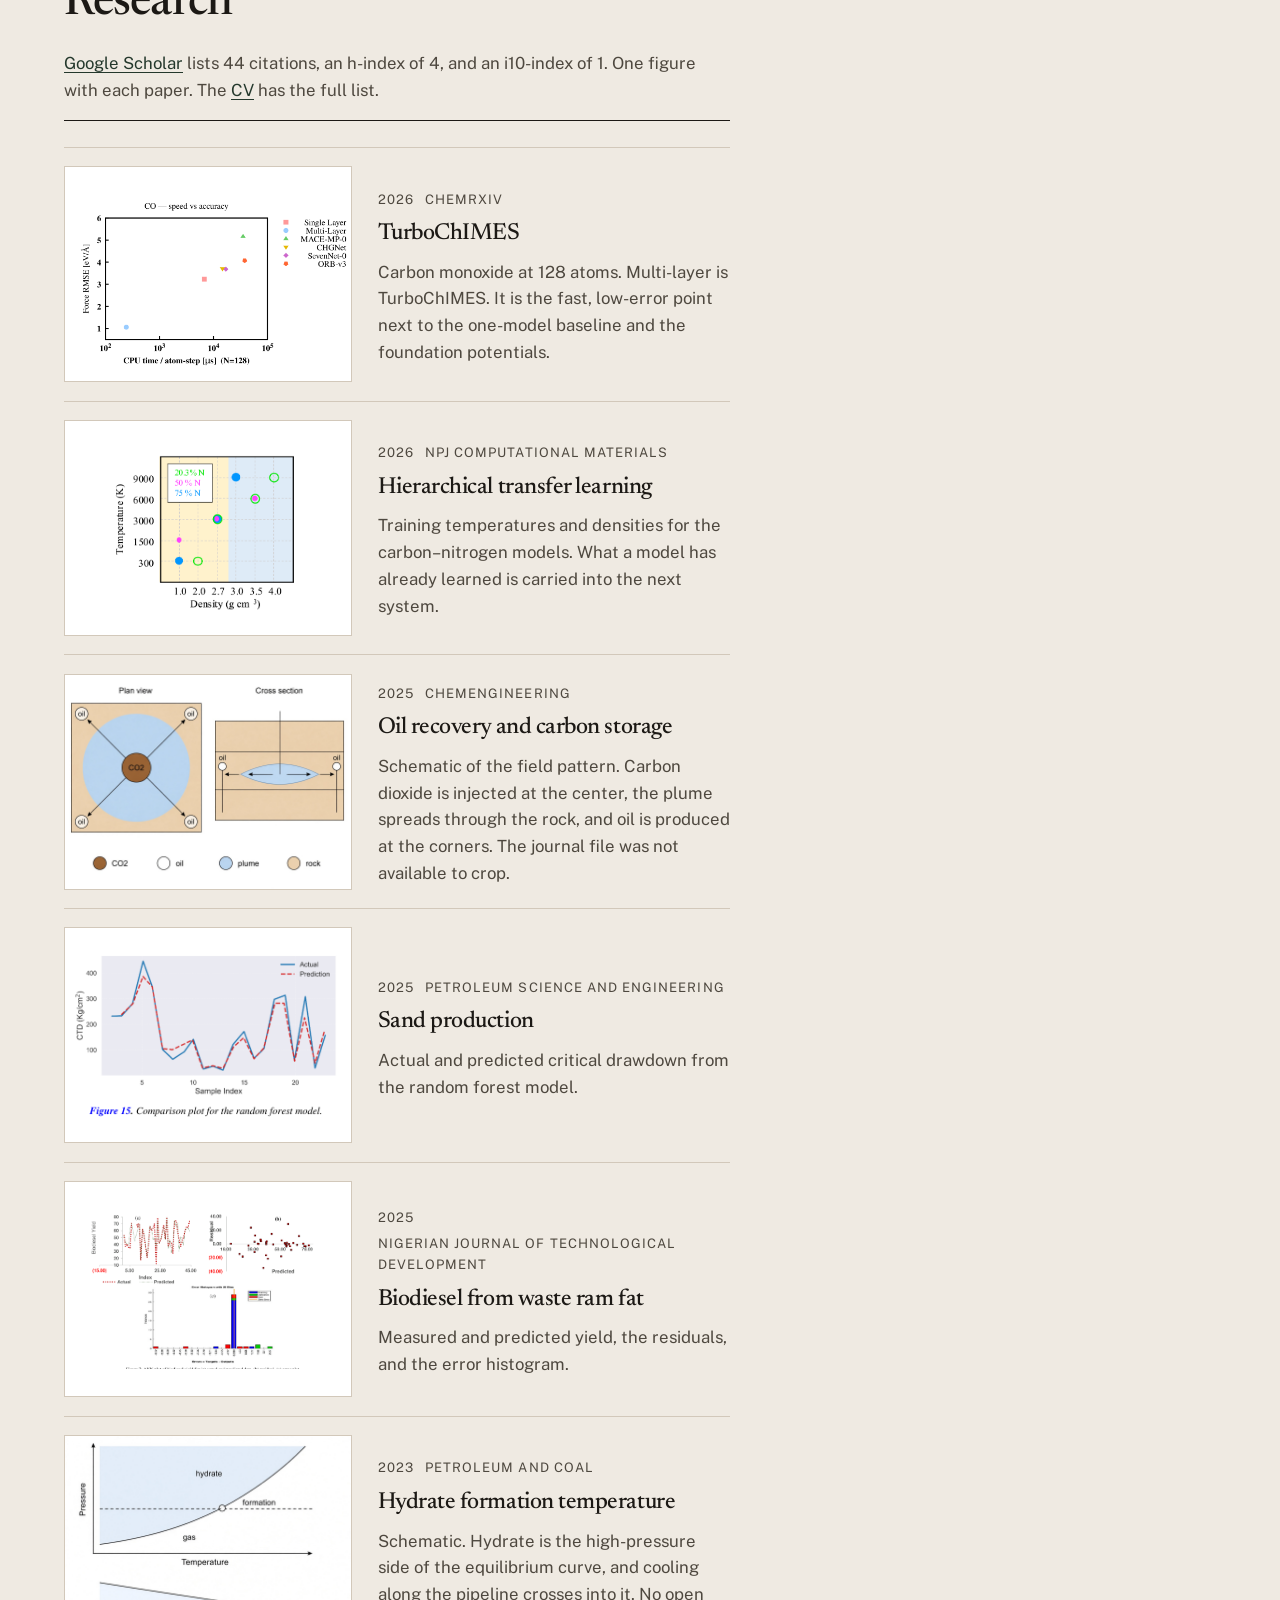
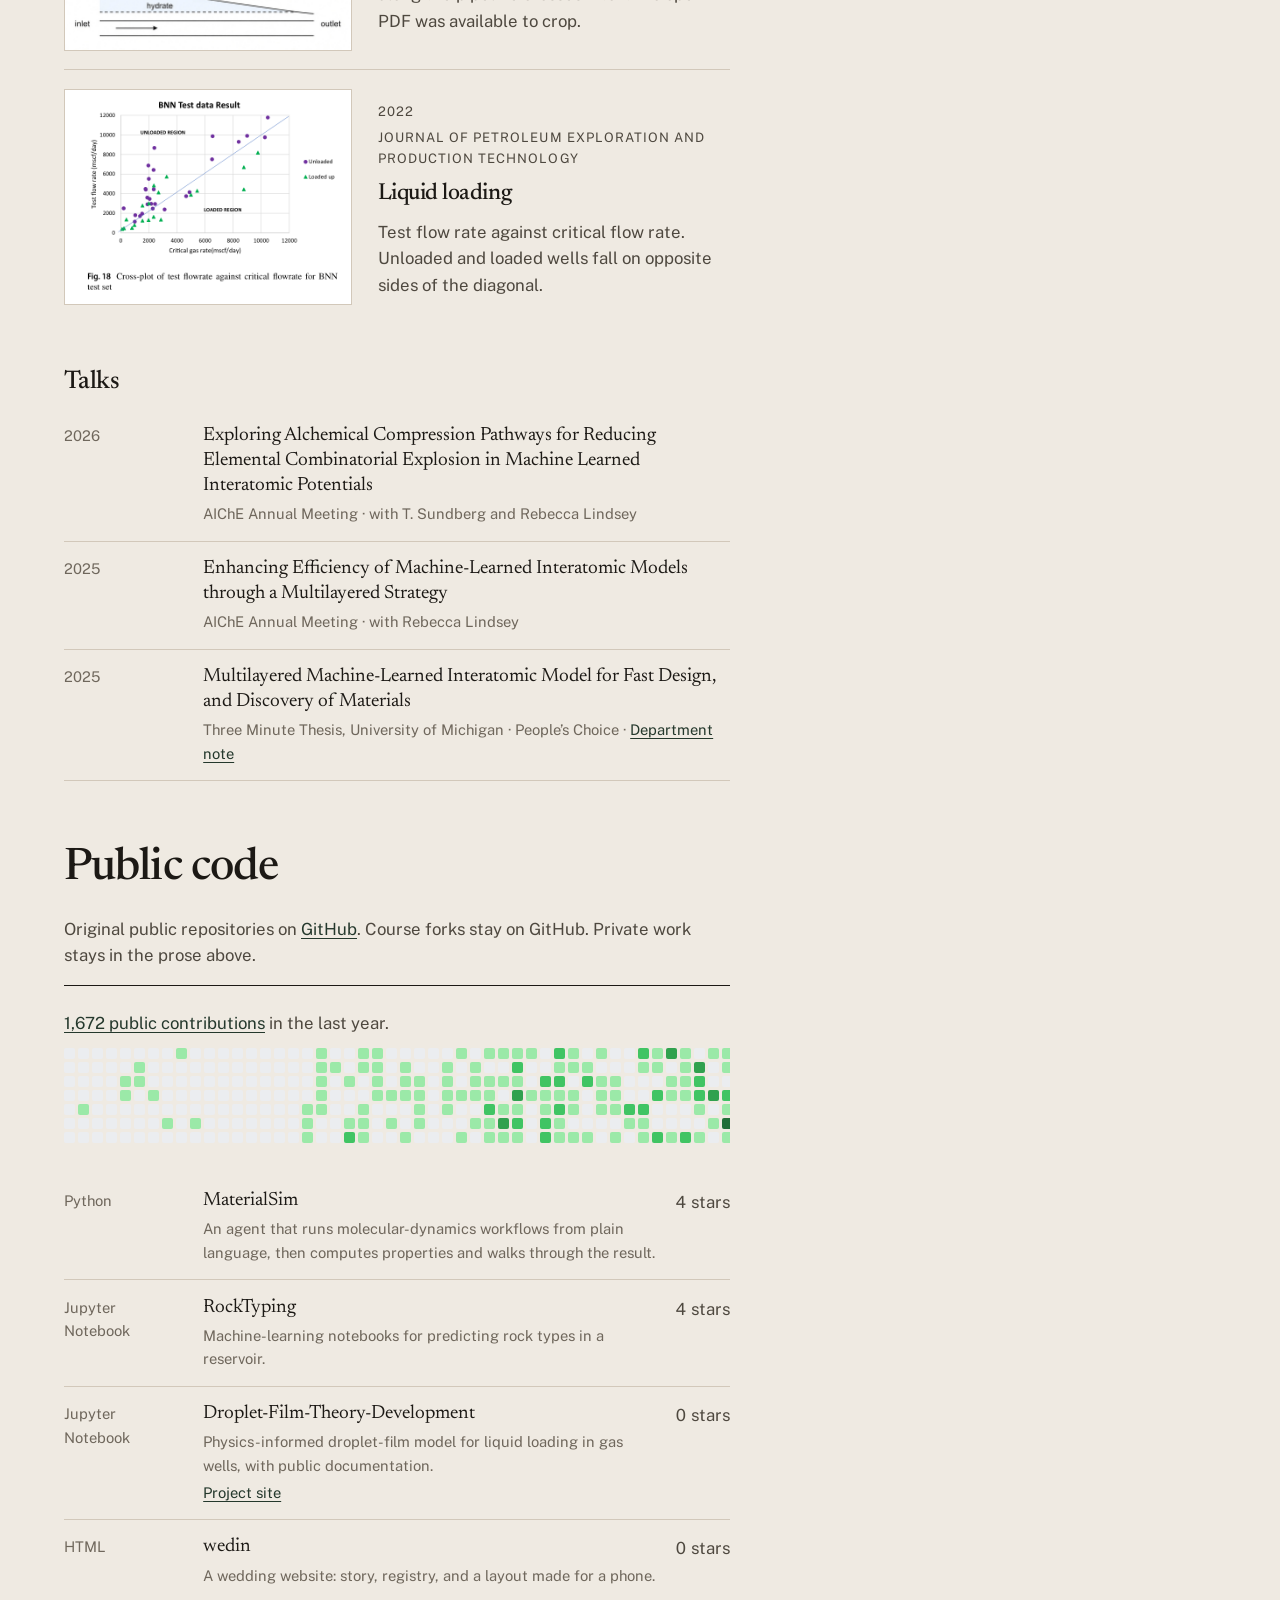
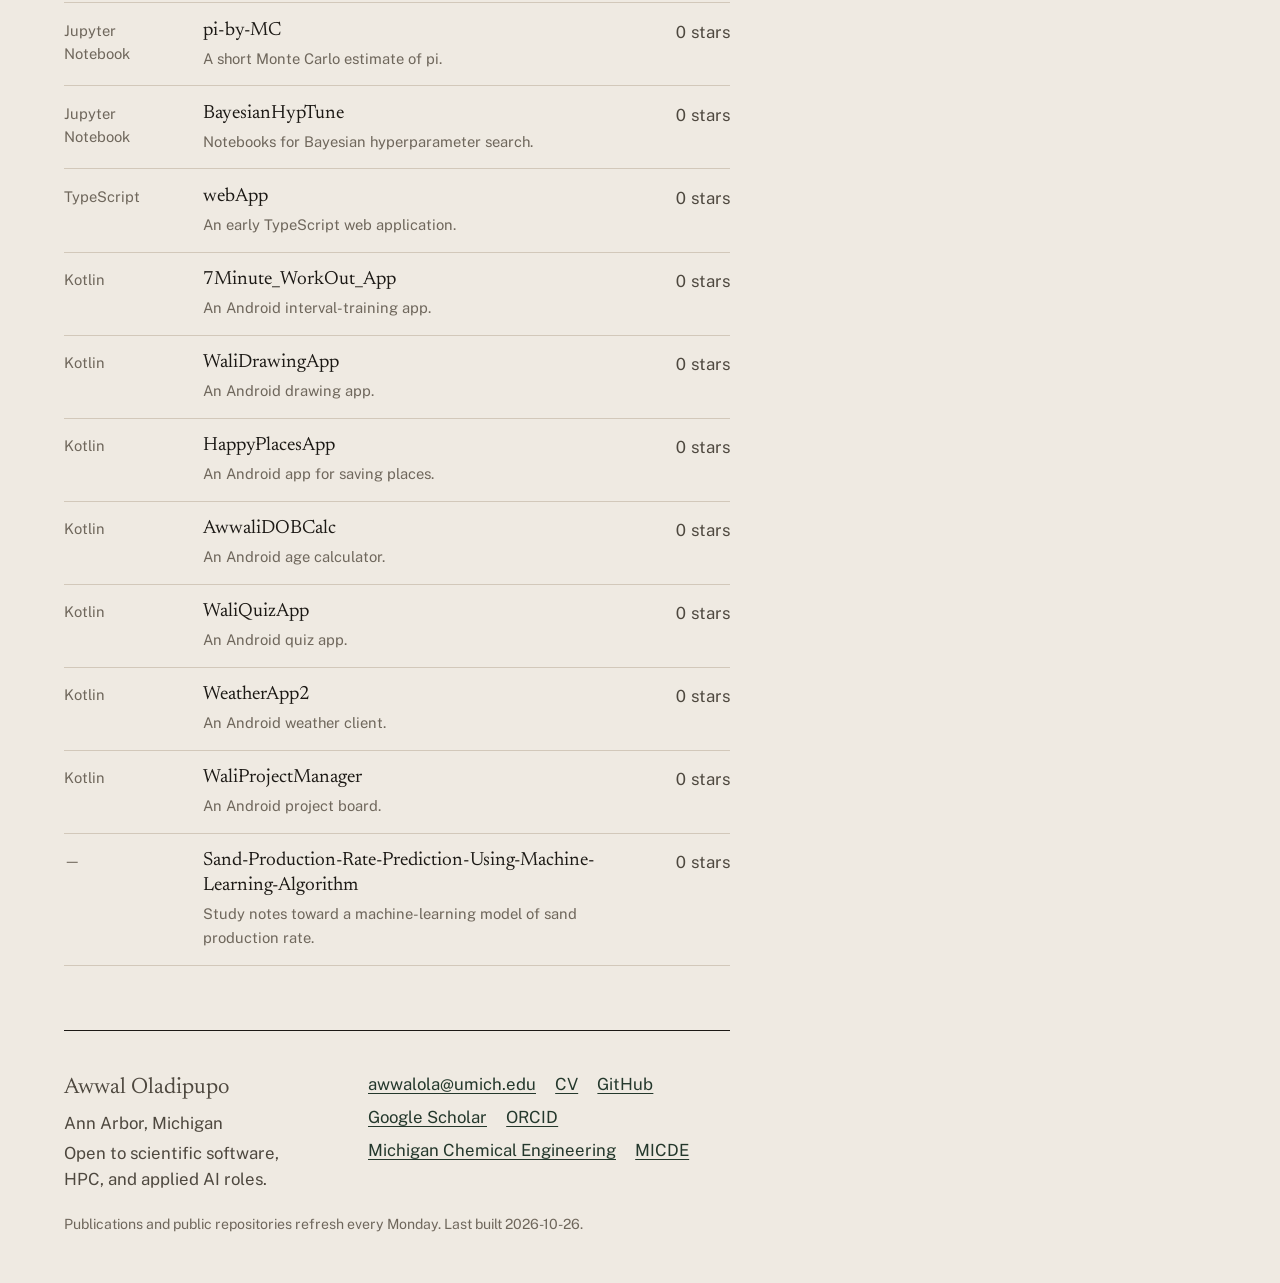
==== commit 40e4c30b: "Make the introduction and the work list easier to read beside the simulation." ====
--- a/index.html
+++ b/index.html
@@ -46,8 +46,12 @@
         <figcaption>University of Michigan</figcaption>
       </figure>
       <div class="hero-copy">
-        <p class="lede">I am a chemical engineer in the Lindsey Lab, advised by Rebecca Lindsey, and a MICDE Fellow.</p>
+        <p class="lede">I am a chemical engineer in the Lindsey Lab, advised by Rebecca Lindsey.</p>
         <p class="role">Before Michigan I studied chemical and petroleum engineering at the University of Lagos.</p>
+        <ul class="honors">
+          <li>MICDE Fellow, 2026–2027</li>
+          <li>People’s Choice, Three Minute Thesis, 2025</li>
+        </ul>
         <ul class="hero-links">
           <li><a href="mailto:awwalola@umich.edu">awwalola@umich.edu</a></li>
           <li><a href="https://github.com/Awwal41">GitHub</a></li>
@@ -56,6 +60,7 @@
         </ul>
       </div>
       <canvas class="sim" id="sim" aria-hidden="true"></canvas>
+      <p class="sim-note" id="sim-note">A field of particles, before it takes a shape.</p>
     </section>
 
     <section id="work" aria-labelledby="work-title">
@@ -110,7 +115,16 @@
           <p>The passage, the uncertainty, or the review stays attached, so a reader can see why the answer deserves weight.</p>
         </li>
       </ol>
-      <p class="tools">Day to day that is Python and TypeScript, REST services, Docker and Kubernetes, SLURM, molecular dynamics, and machine-learned interatomic potentials.</p>
+      <ul class="tool-row" aria-label="Day to day">
+        <li>Python</li>
+        <li>TypeScript</li>
+        <li>REST</li>
+        <li>Docker</li>
+        <li>Kubernetes</li>
+        <li>SLURM</li>
+        <li>Molecular dynamics</li>
+        <li>Machine-learned interatomic potentials</li>
+      </ul>
 
       <h3 class="subhead">More</h3>
 
--- a/css/site.css
+++ b/css/site.css
@@ -31,6 +31,12 @@
 
 html { scroll-behavior: smooth; background: var(--paper); }
 
+body.home {
+  background:
+    radial-gradient(ellipse 70rem 40rem at 100% -8%, color-mix(in srgb, var(--umber) 16%, transparent), transparent 60%),
+    var(--paper);
+}
+
 body {
   margin: 0;
   background: var(--paper);
@@ -98,7 +104,10 @@
   font-size: 0.92rem;
 }
 
-.top nav a:hover { color: var(--ink); }
+.top nav a:hover,
+.top nav a[aria-current="true"] { color: var(--ink); }
+
+.top.is-scrolled { border-bottom-color: var(--line); }
 
 .theme {
   display: inline-flex;
@@ -190,8 +199,14 @@
   }
 
   body.home .hero {
-    grid-template-columns: minmax(0, 1fr) minmax(11rem, 16rem);
-    column-gap: 2.2rem;
+    grid-template-columns: minmax(0, 1fr) minmax(12rem, 17.5rem);
+    column-gap: 2.4rem;
+  }
+
+  body.home .section-head {
+    grid-template-columns: minmax(0, 40rem);
+    gap: 0.7rem;
+    align-items: start;
   }
 
   body.home .hero .kicker { grid-column: 1 / -1; }
@@ -207,6 +222,18 @@
     margin: 0;
     -webkit-mask-image: linear-gradient(to right, transparent, #000 16%);
     mask-image: linear-gradient(to right, transparent, #000 16%);
+  }
+
+  body.home .sim-note {
+    position: fixed;
+    z-index: 1;
+    right: 1.5rem;
+    bottom: 1.35rem;
+    width: min(22rem, 28vw);
+    margin: 0;
+    text-align: right;
+    pointer-events: none;
+    text-shadow: 0 0 14px var(--paper), 0 0 28px var(--paper);
   }
 }
 
@@ -268,7 +295,8 @@
 }
 
 .top nav a:hover::after,
-.top nav a:focus-visible::after { transform: scaleX(1); }
+.top nav a:focus-visible::after,
+.top nav a[aria-current="true"]::after { transform: scaleX(1); }
 
 .steps {
   list-style: none;
@@ -473,6 +501,29 @@
   color: var(--muted);
 }
 
+.honors {
+  display: flex;
+  flex-wrap: wrap;
+  gap: 0.35rem 1.3rem;
+  margin: 1.15rem 0 0;
+  padding: 0.85rem 0 0;
+  border-top: 1px solid var(--line);
+  list-style: none;
+  color: var(--muted);
+  font-size: 0.92rem;
+}
+
+.sim-note {
+  grid-column: 1 / -1;
+  max-width: 28rem;
+  margin: 0.35rem 0 0;
+  color: var(--faint);
+  font-family: "Newsreader", Georgia, serif;
+  font-style: italic;
+  font-size: 1.05rem;
+  line-height: 1.4;
+}
+
 .hero-links {
   display: flex;
   flex-wrap: wrap;
@@ -483,25 +534,41 @@
 }
 
 .featured {
-  display: grid;
-  grid-template-columns: repeat(3, minmax(0, 1fr));
-  gap: 1.5rem 2rem;
+  display: flex;
+  flex-direction: column;
 }
 
 .featured article {
+  display: grid;
+  grid-template-columns: 7.25rem minmax(0, 1fr);
+  column-gap: 1.4rem;
+  align-items: start;
   min-width: 0;
-  padding-top: 1rem;
-  border-top: 1px solid var(--ink);
-}
+  padding: 1.35rem 0 1.45rem;
+  border-bottom: 1px solid var(--line);
+}
+
+.featured .item-meta {
+  grid-column: 1;
+  grid-row: 1 / span 4;
+  margin: 0.35rem 0 0;
+}
+
+.featured h3,
+.featured .stake,
+.featured article > p,
+.featured .links { grid-column: 2; }
 
 .featured h3 {
-  margin: 0.7rem 0 0;
-  font-size: clamp(1.45rem, 2vw, 1.8rem);
-}
-
-.featured .stake { margin-top: 0.45rem; }
-
-.featured p { margin: 0.7rem 0 0; }
+  margin: 0;
+  font-size: clamp(1.7rem, 2.4vw, 2.15rem);
+}
+
+.featured .stake { margin-top: 0.35rem; }
+
+.featured article > p { margin: 0.55rem 0 0; }
+
+.featured .stake { margin-top: 0.4rem; }
 
 .compare { margin: 1.75rem 0 0; }
 
@@ -576,11 +643,45 @@
   margin: 0;
   padding: 0;
   list-style: none;
-}
-
-.moves h3 { margin: 0 0 0.3rem; font-size: 1.3rem; }
+  counter-reset: move;
+}
+
+.moves li {
+  counter-increment: move;
+  padding-top: 0.85rem;
+  border-top: 1px solid var(--line);
+}
+
+.moves li::before {
+  content: counter(move, decimal-leading-zero);
+  display: block;
+  margin-bottom: 0.4rem;
+  color: var(--umber);
+  font-family: "Newsreader", Georgia, serif;
+  font-size: 1.15rem;
+  letter-spacing: 0.04em;
+}
+
+.moves h3 { margin: 0 0 0.3rem; font-size: 1.35rem; }
 
 .moves p { margin: 0; max-width: 38rem; color: var(--muted); }
+
+.tool-row {
+  display: flex;
+  flex-wrap: wrap;
+  gap: 0.45rem;
+  margin: 1.5rem 0 0;
+  padding: 0;
+  list-style: none;
+}
+
+.tool-row li {
+  padding: 0.28rem 0.7rem;
+  border: 1px solid var(--line);
+  border-radius: 999px;
+  color: var(--muted);
+  font-size: 0.86rem;
+}
 
 .note {
   max-width: 46rem;
@@ -838,7 +939,13 @@
   .portrait { grid-column: 1; grid-row: auto; max-width: 16rem; }
   .about { grid-template-columns: 1fr; }
   .stats { grid-template-columns: repeat(2, minmax(0, 1fr)); }
-  .featured, .moves, .compare-grid, .paper-gallery li { grid-template-columns: 1fr; }
+  .featured article, .moves, .compare-grid, .paper-gallery li { grid-template-columns: 1fr; }
+  .featured .item-meta,
+  .featured h3,
+  .featured .stake,
+  .featured article > p,
+  .featured .links { grid-column: 1; }
+  .featured .item-meta { grid-row: auto; margin-bottom: 0.2rem; }
   .cv-head, .cv-list li { grid-template-columns: 1fr; }
   .cv-head img { max-width: 10rem; }
   .steps li, .section-head, .item, .papers li, .talks li, .repos li, footer {
@@ -867,7 +974,7 @@
 }
 
 @media print {
-  .top, .skip, .contrib, .sim { display: none; }
+  .top, .skip, .contrib, .sim, .sim-note { display: none; }
   body { background: white; color: black; }
   a { color: inherit; text-decoration: none; }
   .portrait img, .cv-head img { box-shadow: none; }
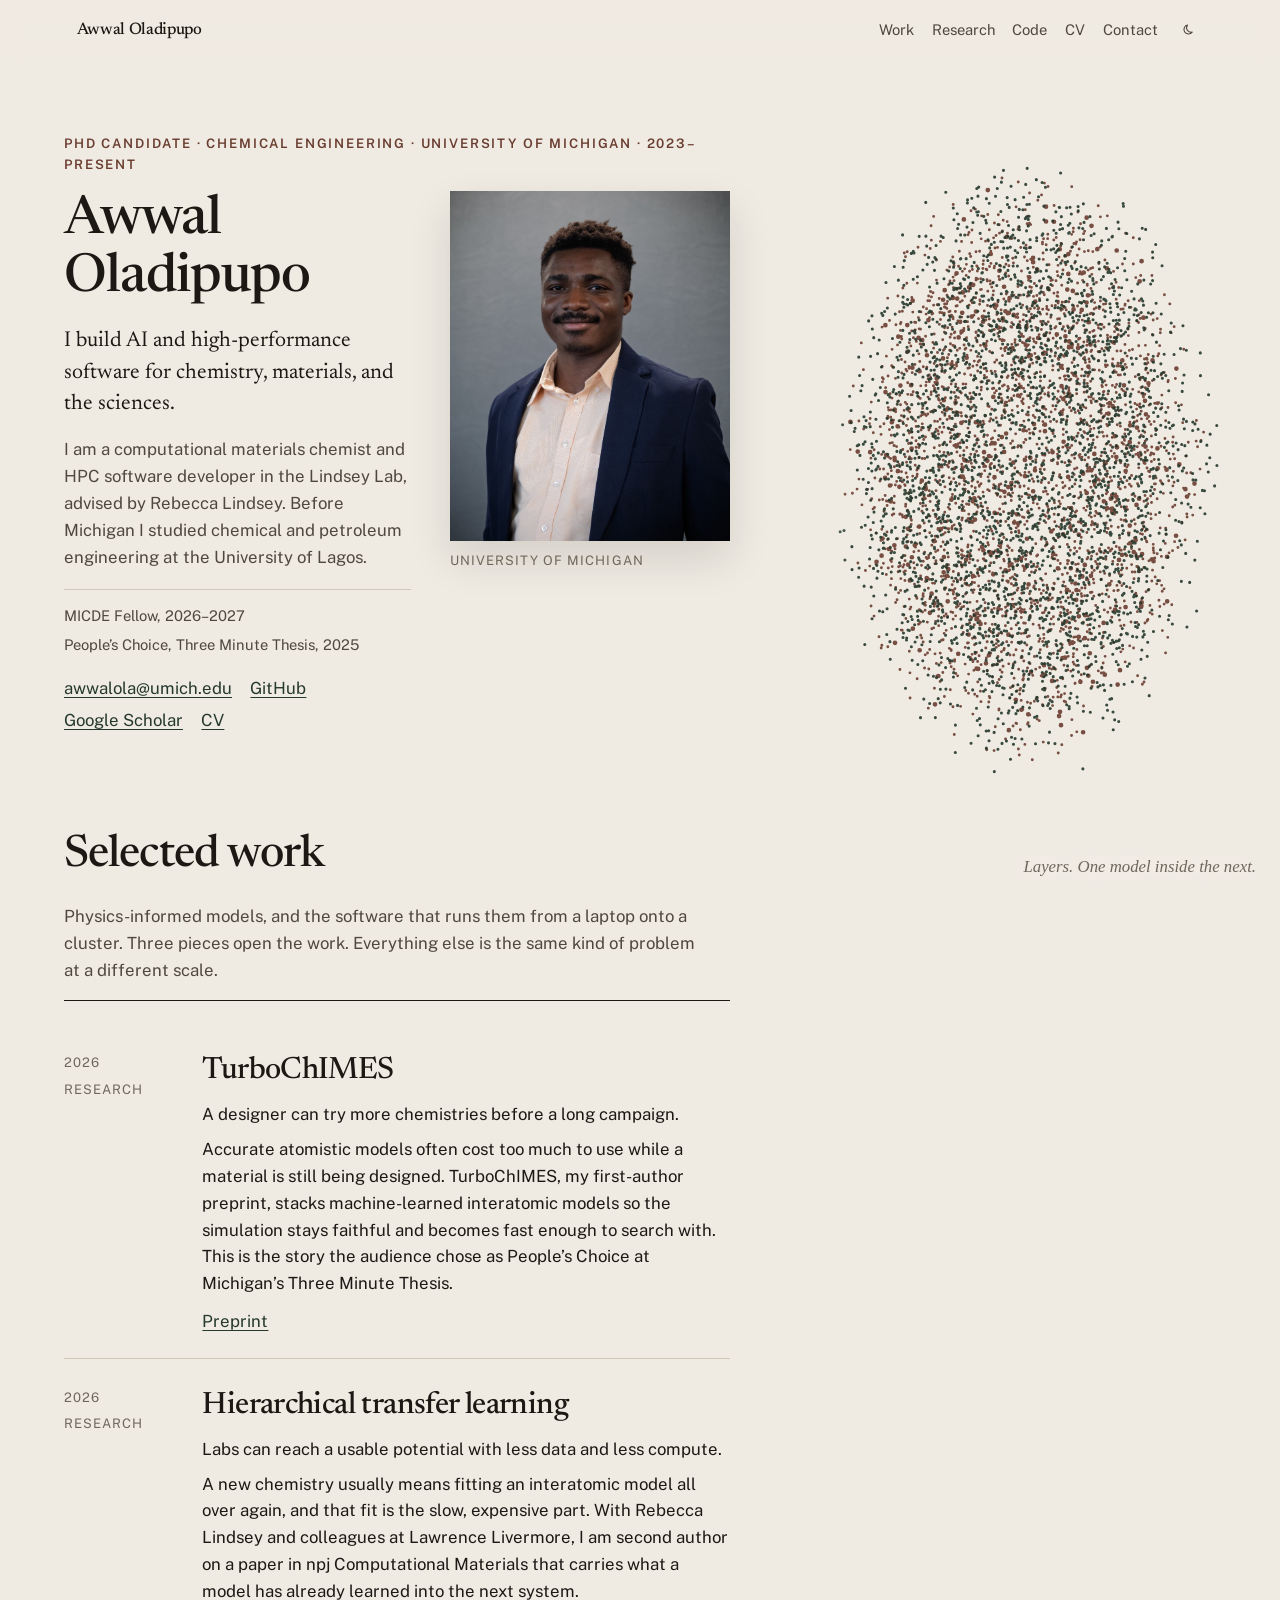
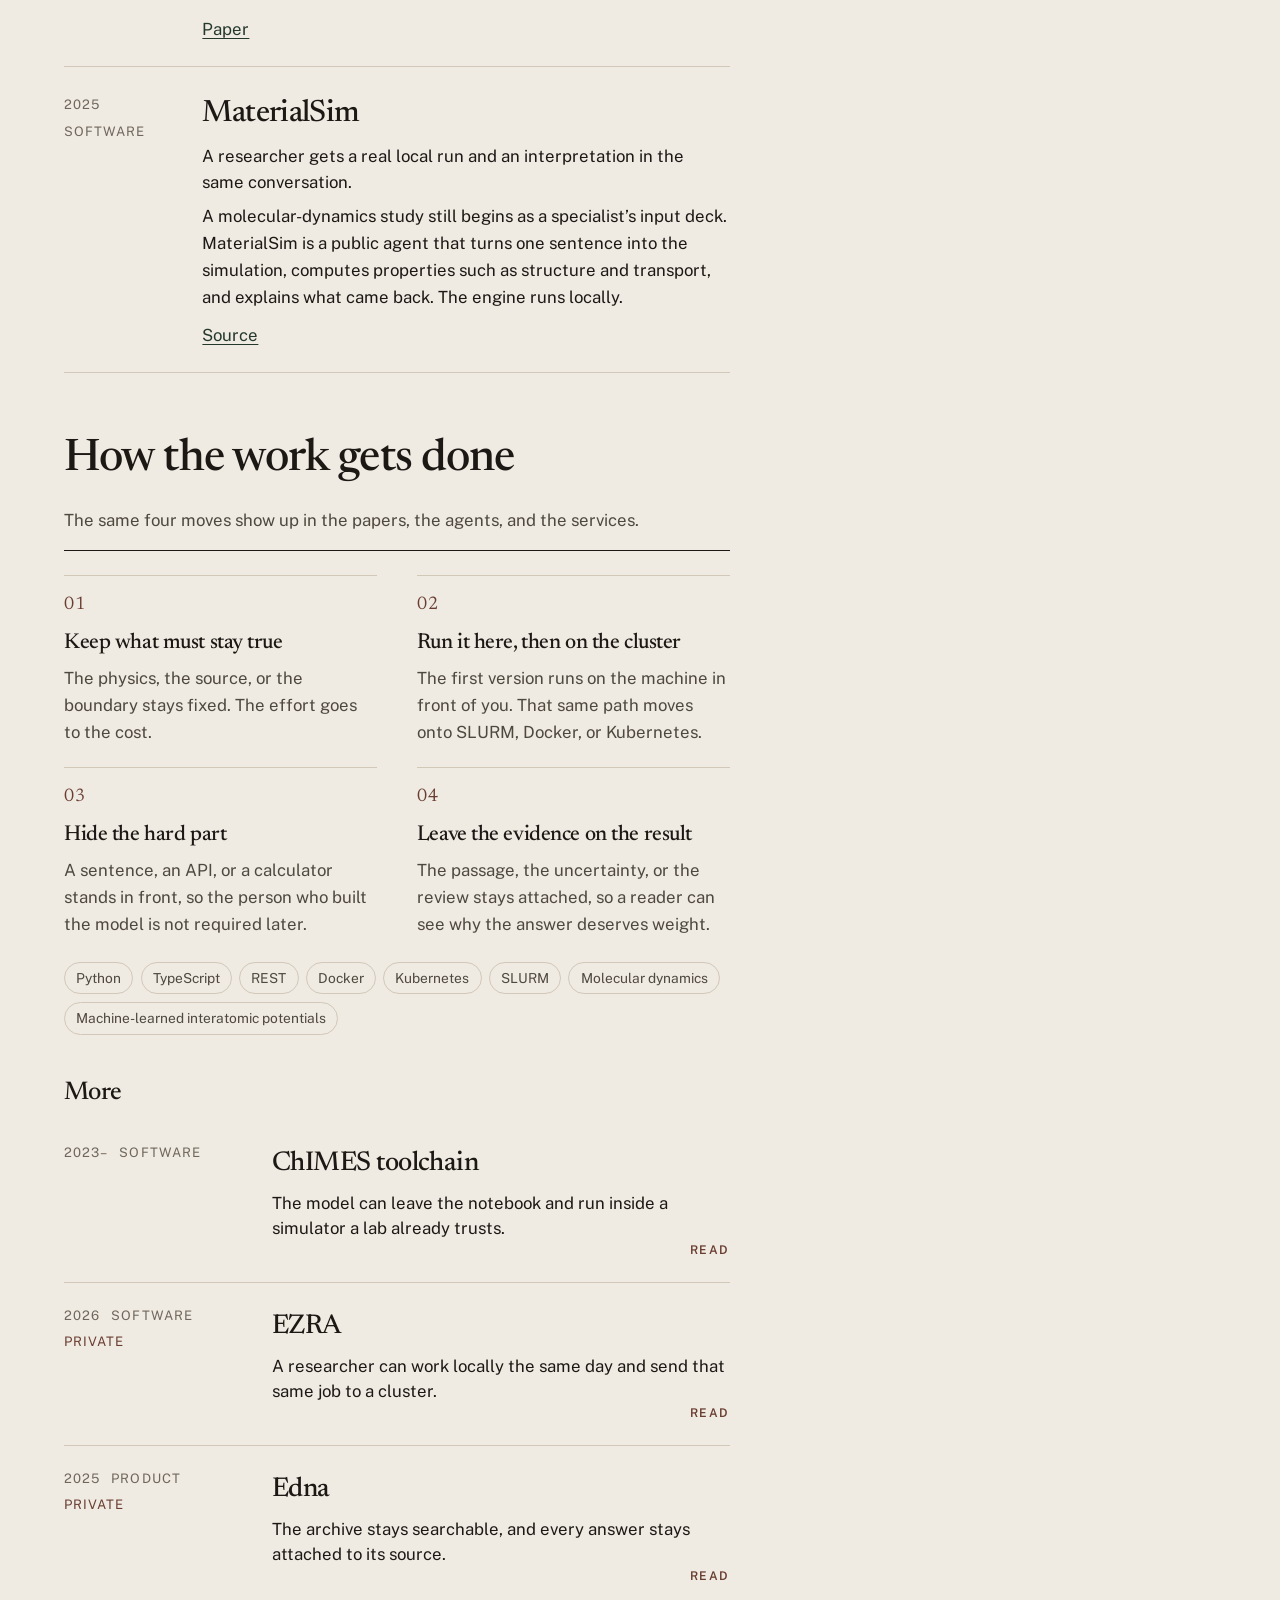
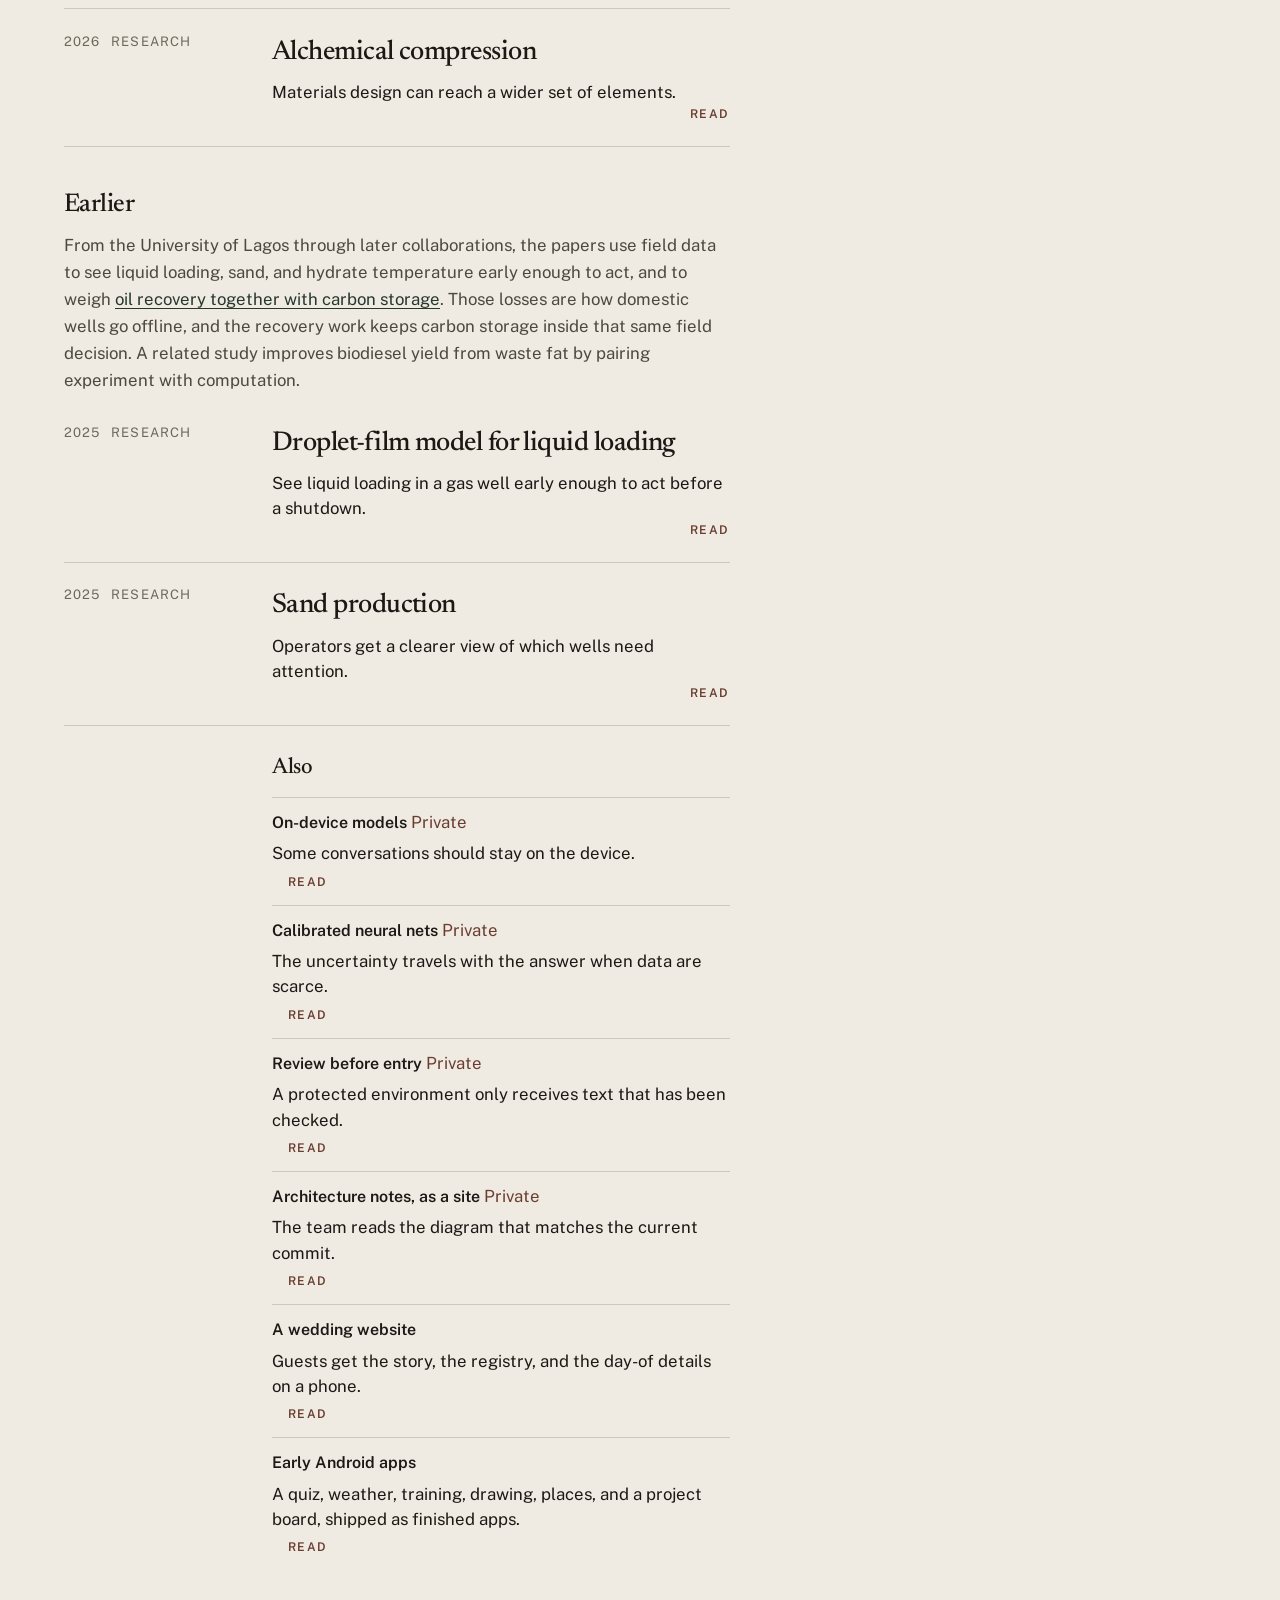
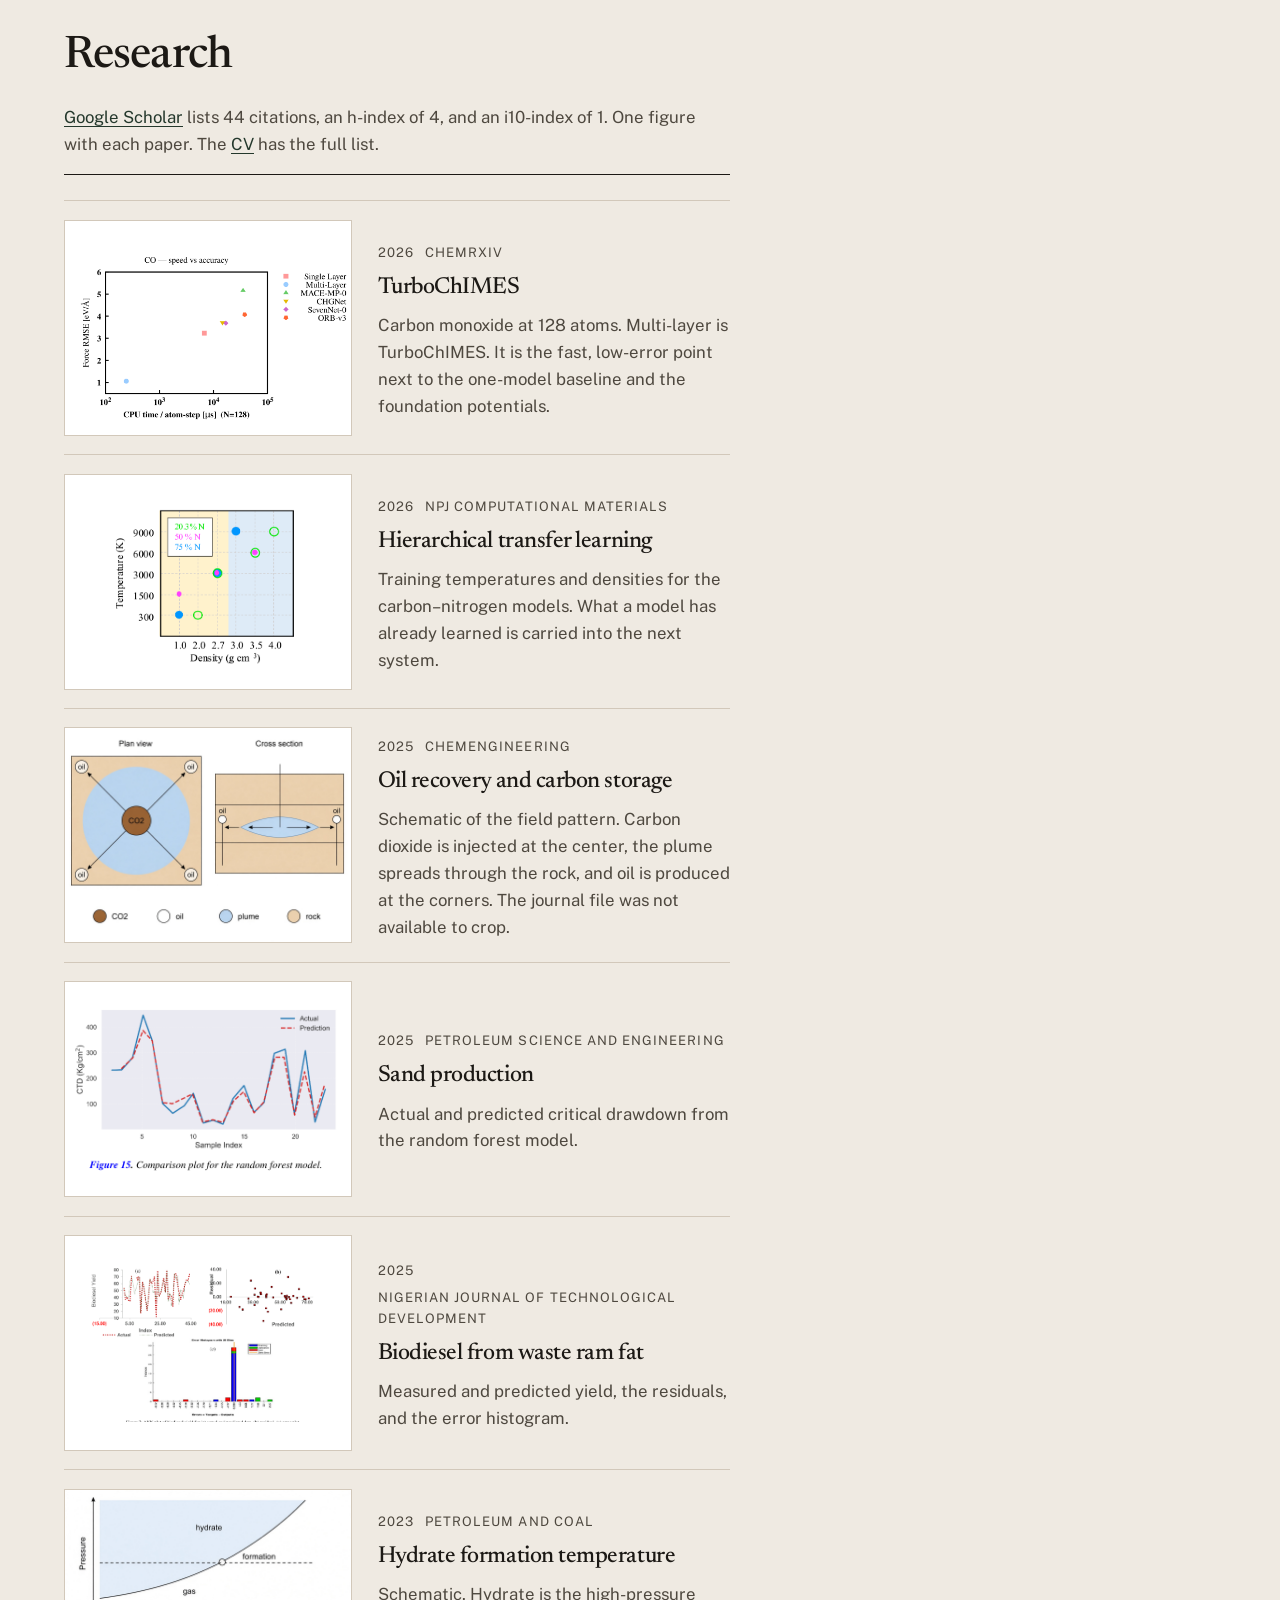
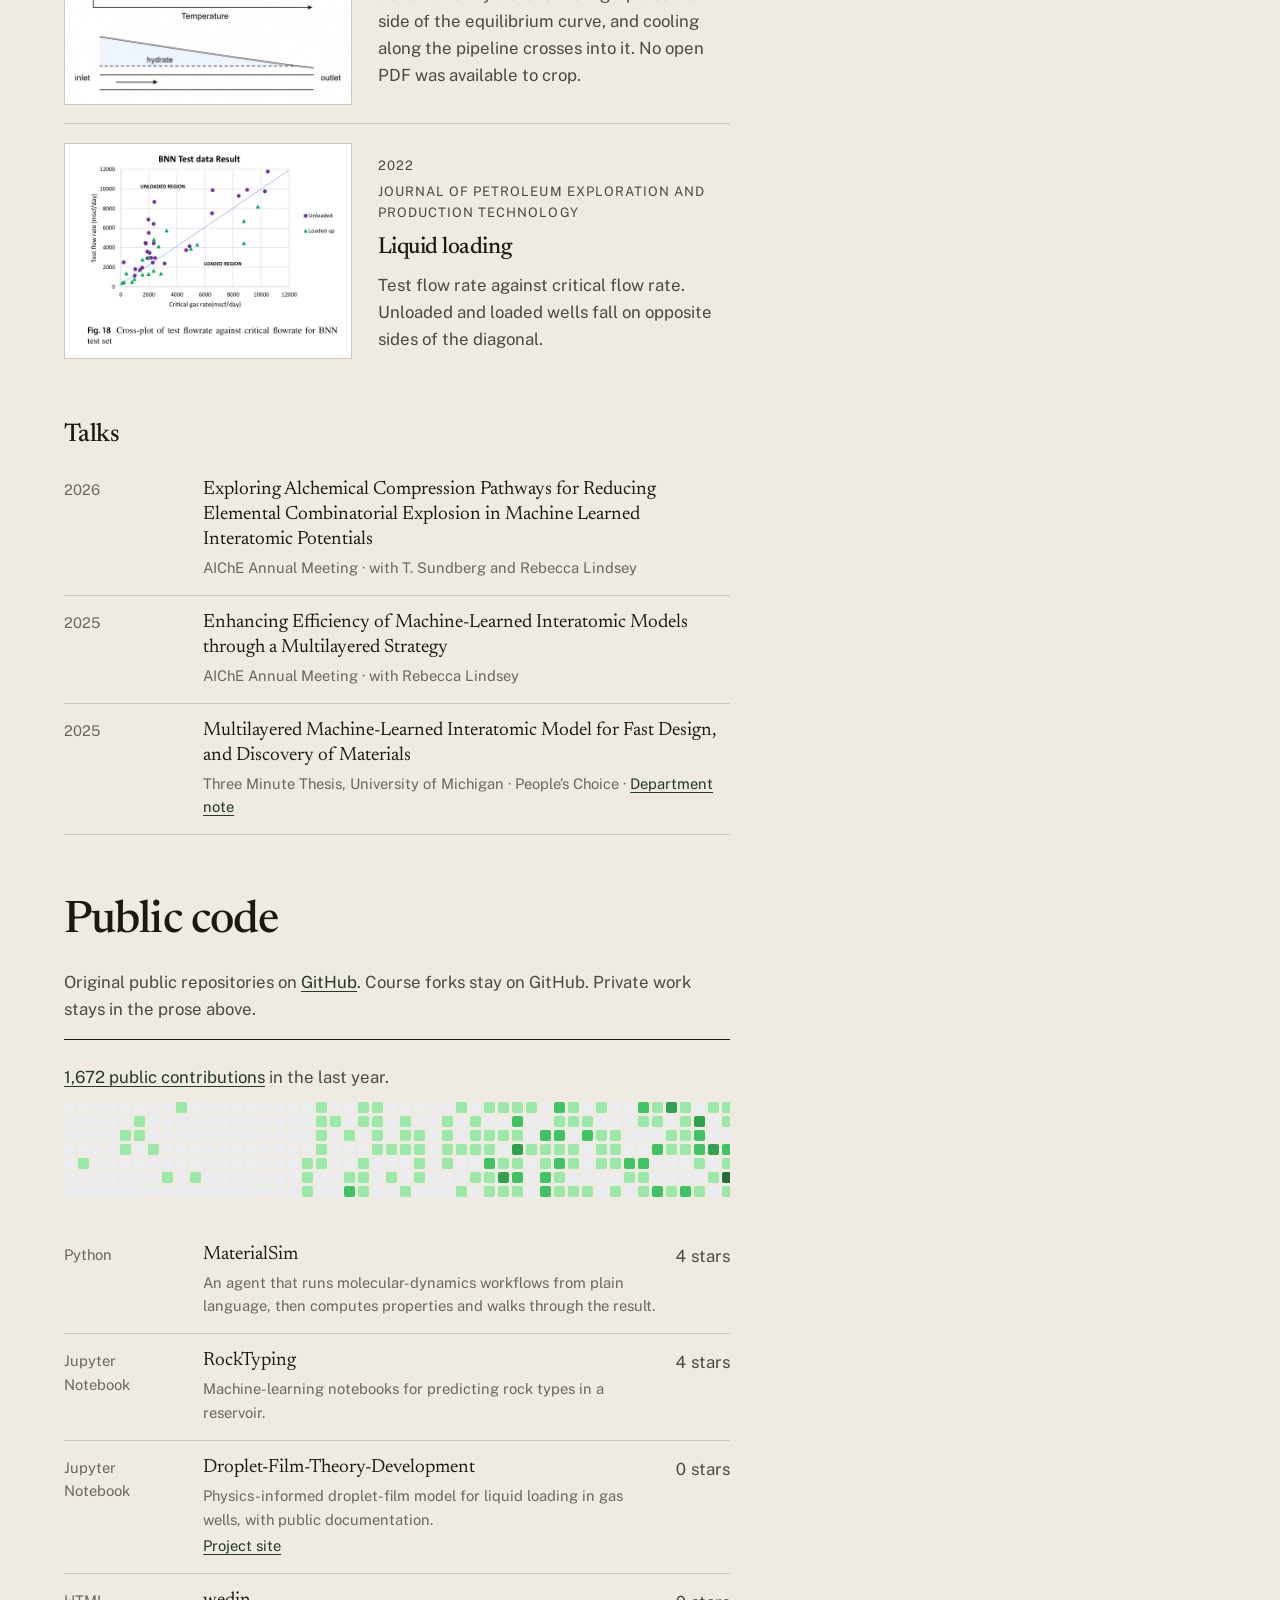
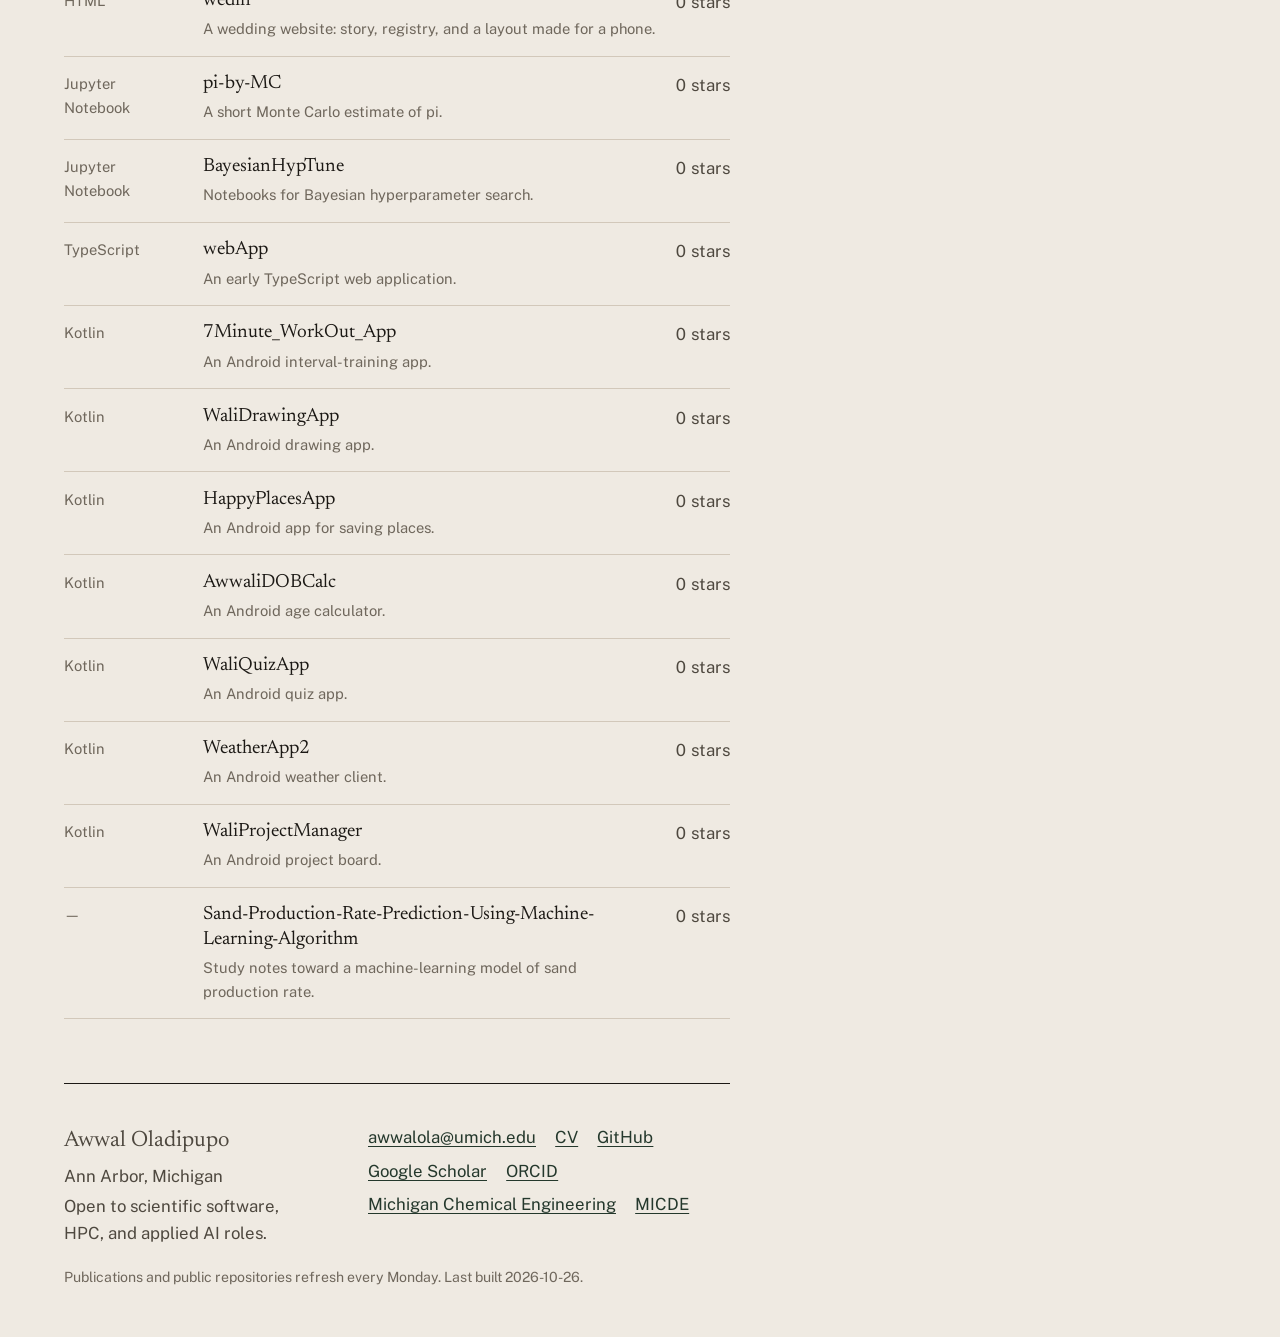
==== commit 21a5028f: "Describe the work as AI and HPC software for chemistry and materials." ====
--- a/index.html
+++ b/index.html
@@ -4,7 +4,7 @@
   <meta charset="utf-8">
   <meta name="viewport" content="width=device-width, initial-scale=1">
   <title>Awwal Oladipupo — Scientific software, HPC, and applied AI</title>
-  <meta name="description" content="Awwal Oladipupo is a PhD candidate in chemical engineering at the University of Michigan, in the Lindsey Lab. He builds physics-informed models and the software that runs them.">
+  <meta name="description" content="Awwal Oladipupo is a PhD candidate in chemical engineering at the University of Michigan, in the Lindsey Lab. He builds AI and high-performance software for chemistry, materials, and the sciences.">
   <meta name="author" content="Awwal Oladipupo">
   <meta name="theme-color" content="#efeae2">
   <script>
@@ -46,8 +46,8 @@
         <figcaption>University of Michigan</figcaption>
       </figure>
       <div class="hero-copy">
-        <p class="lede">I am a chemical engineer in the Lindsey Lab, advised by Rebecca Lindsey.</p>
-        <p class="role">Before Michigan I studied chemical and petroleum engineering at the University of Lagos.</p>
+        <p class="lede">I build AI and high-performance software for chemistry, materials, and the sciences.</p>
+        <p class="role">I am a computational materials chemist and HPC software developer in the Lindsey Lab, advised by Rebecca Lindsey. Before Michigan I studied chemical and petroleum engineering at the University of Lagos.</p>
         <ul class="honors">
           <li>MICDE Fellow, 2026–2027</li>
           <li>People’s Choice, Three Minute Thesis, 2025</li>
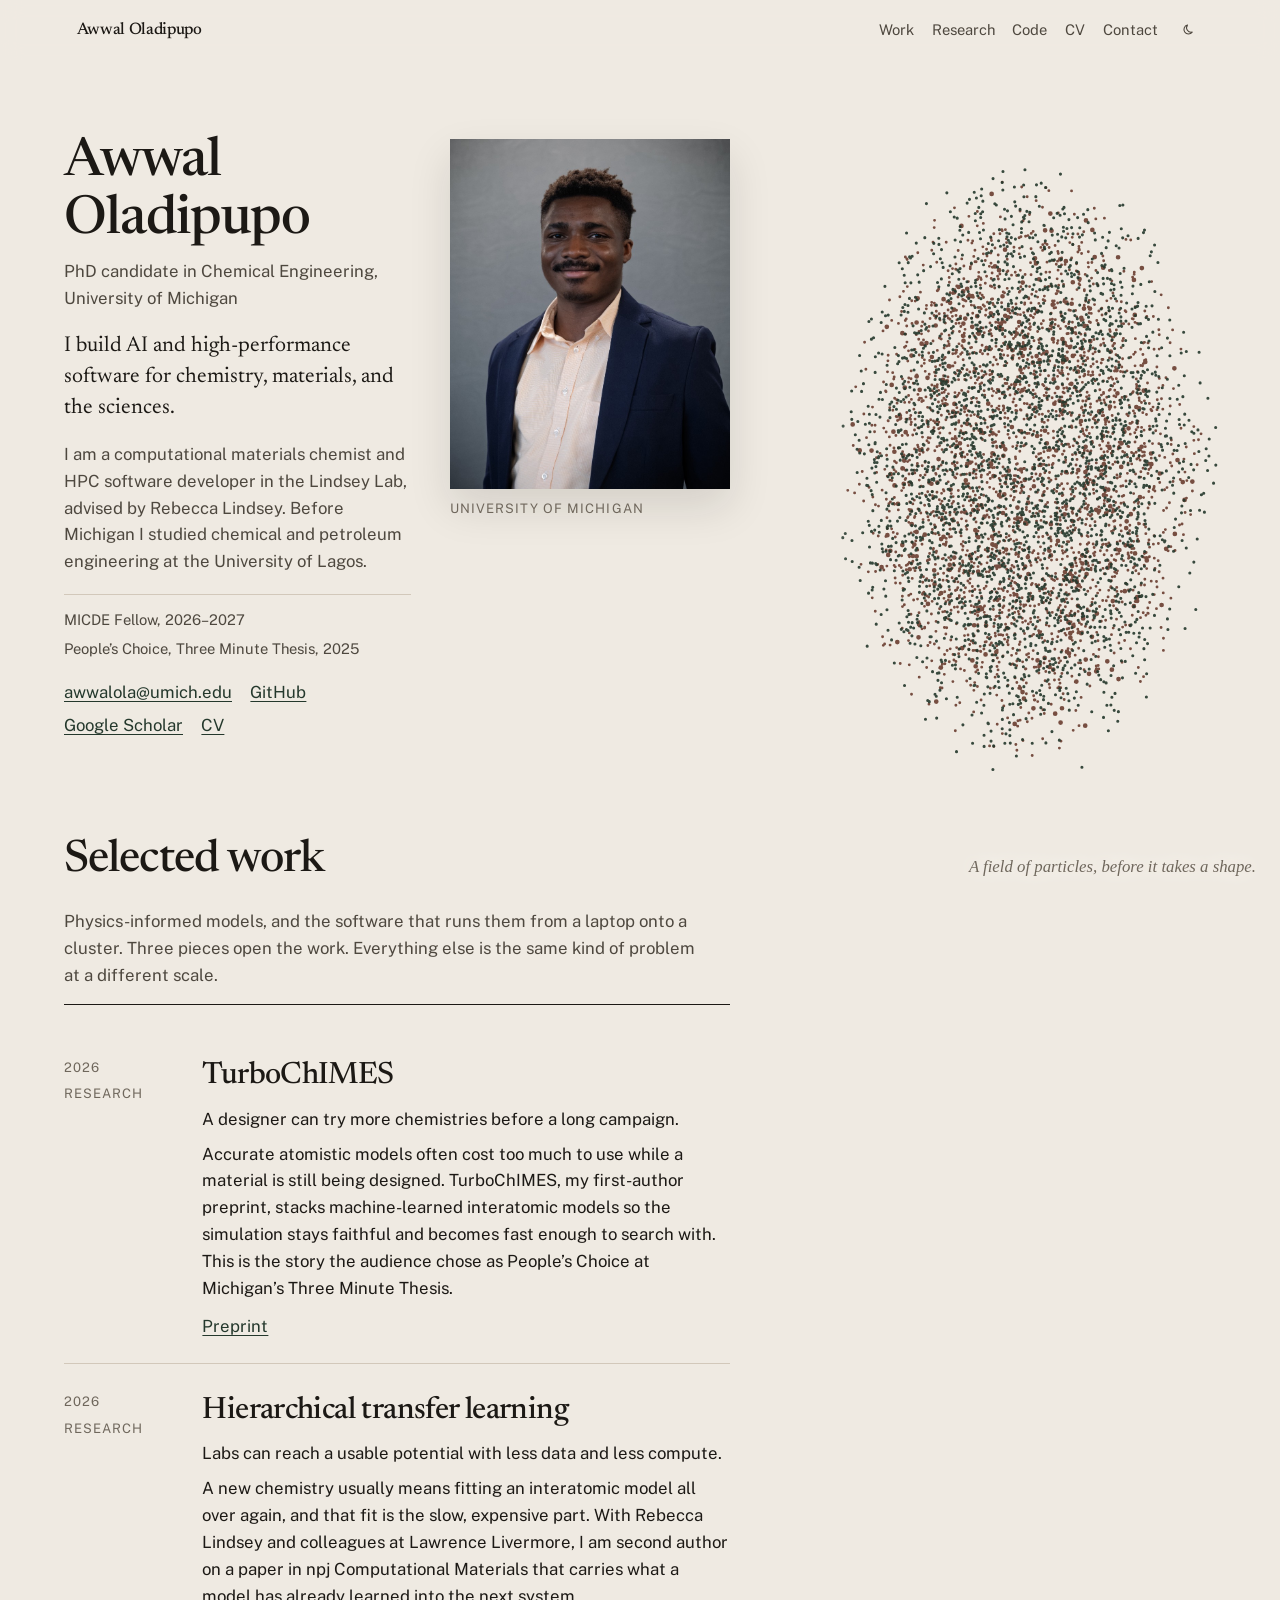
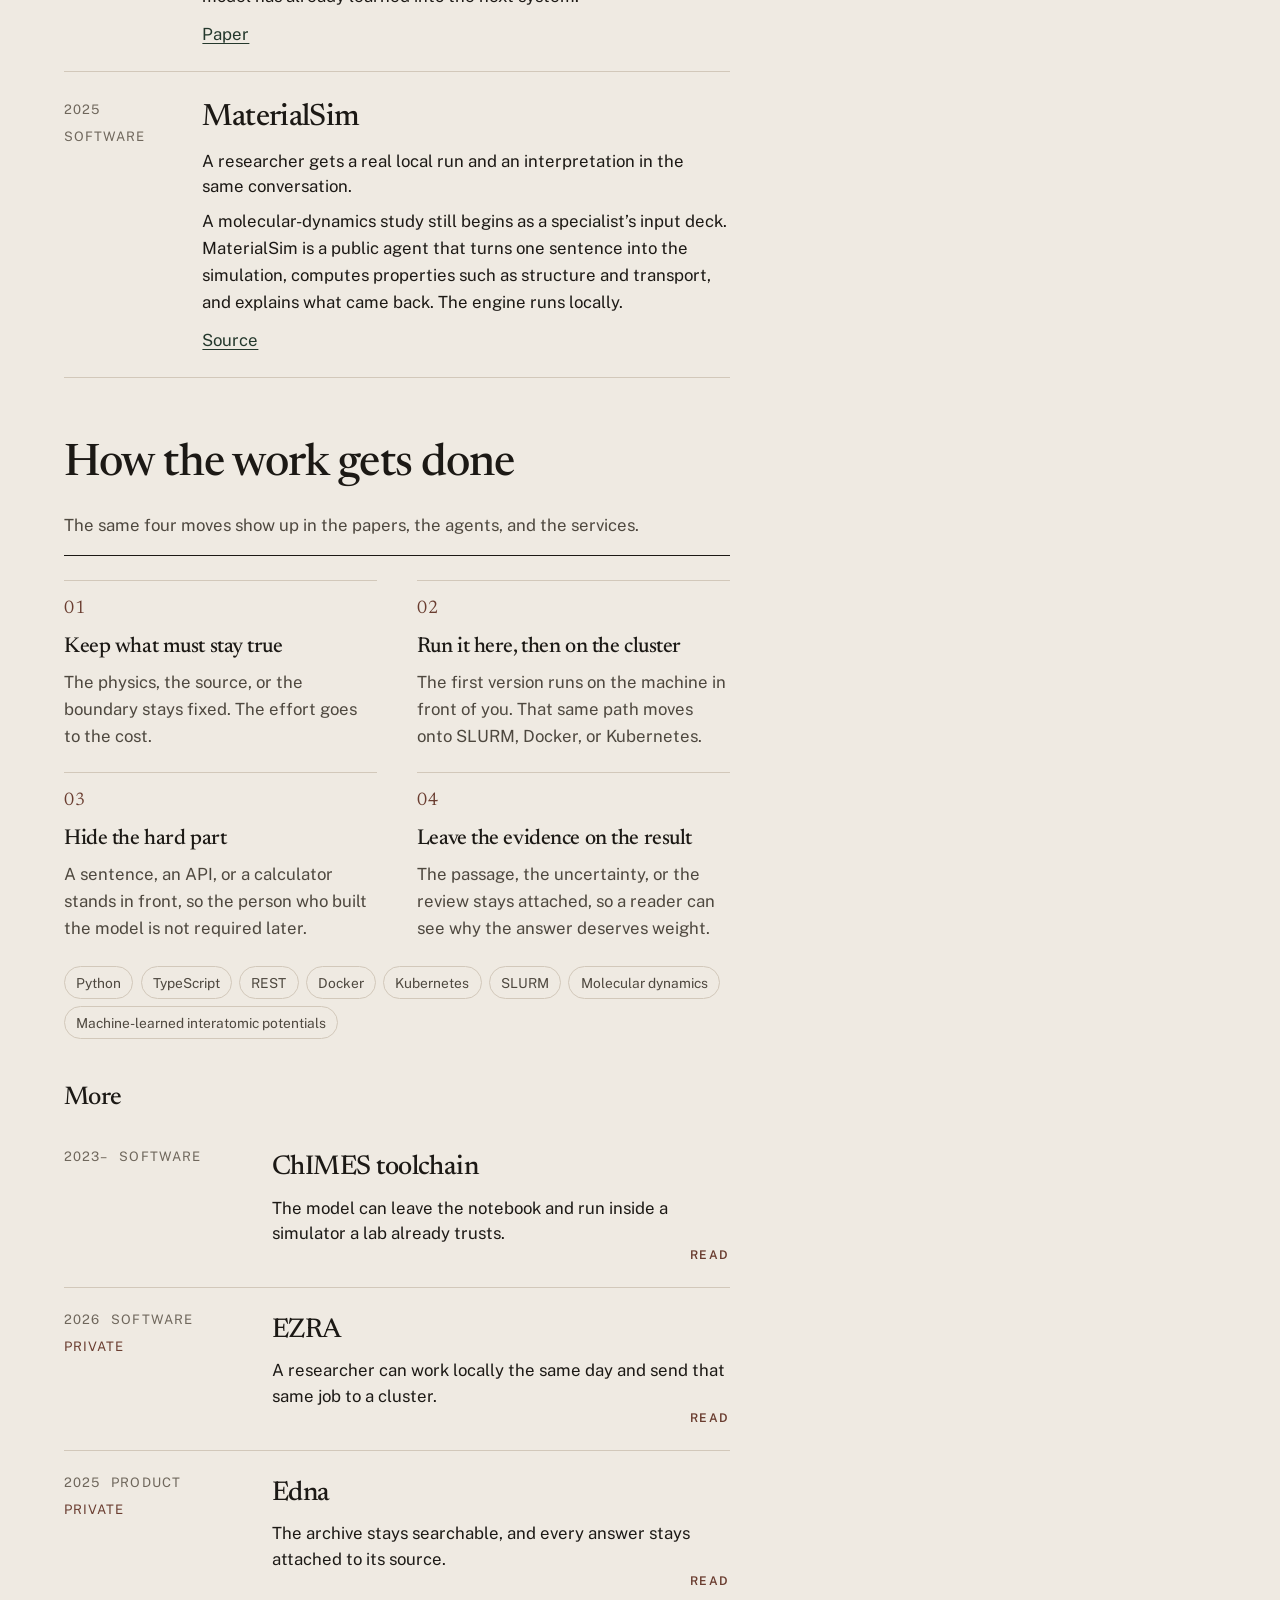
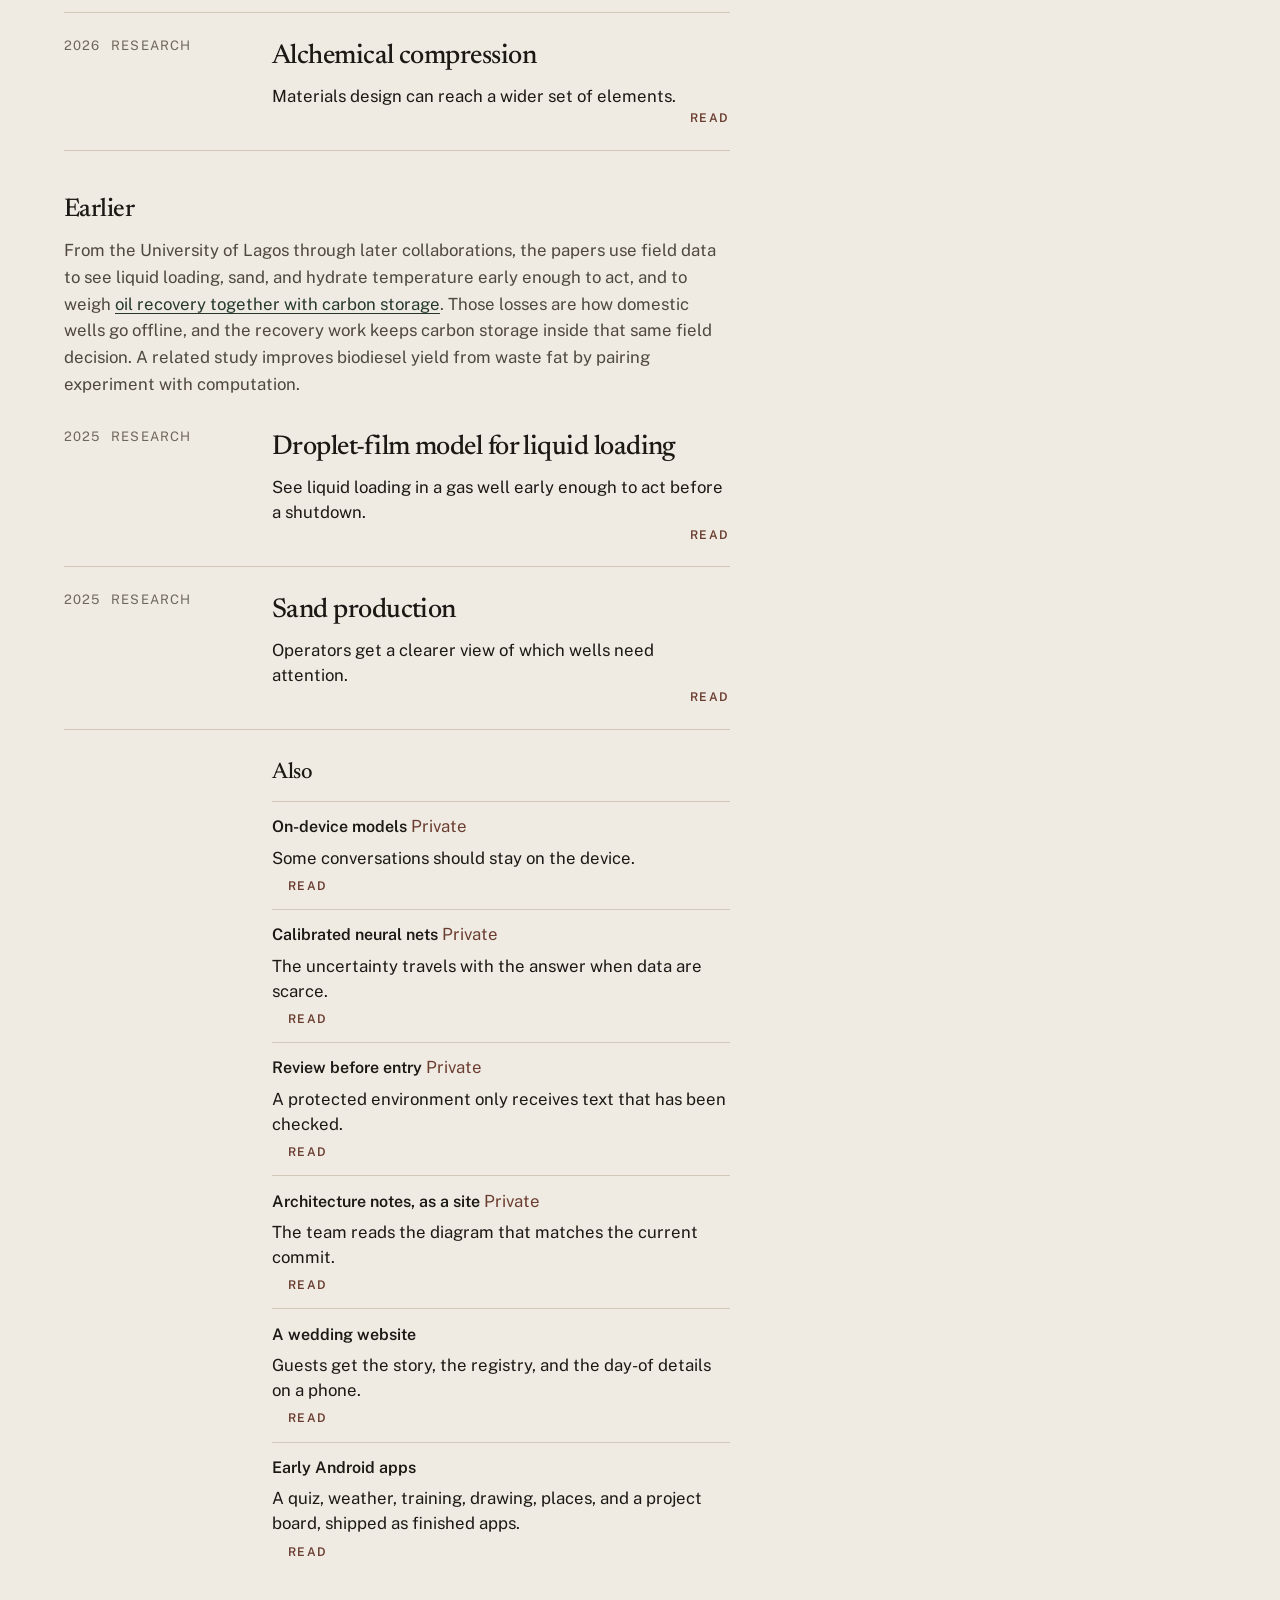
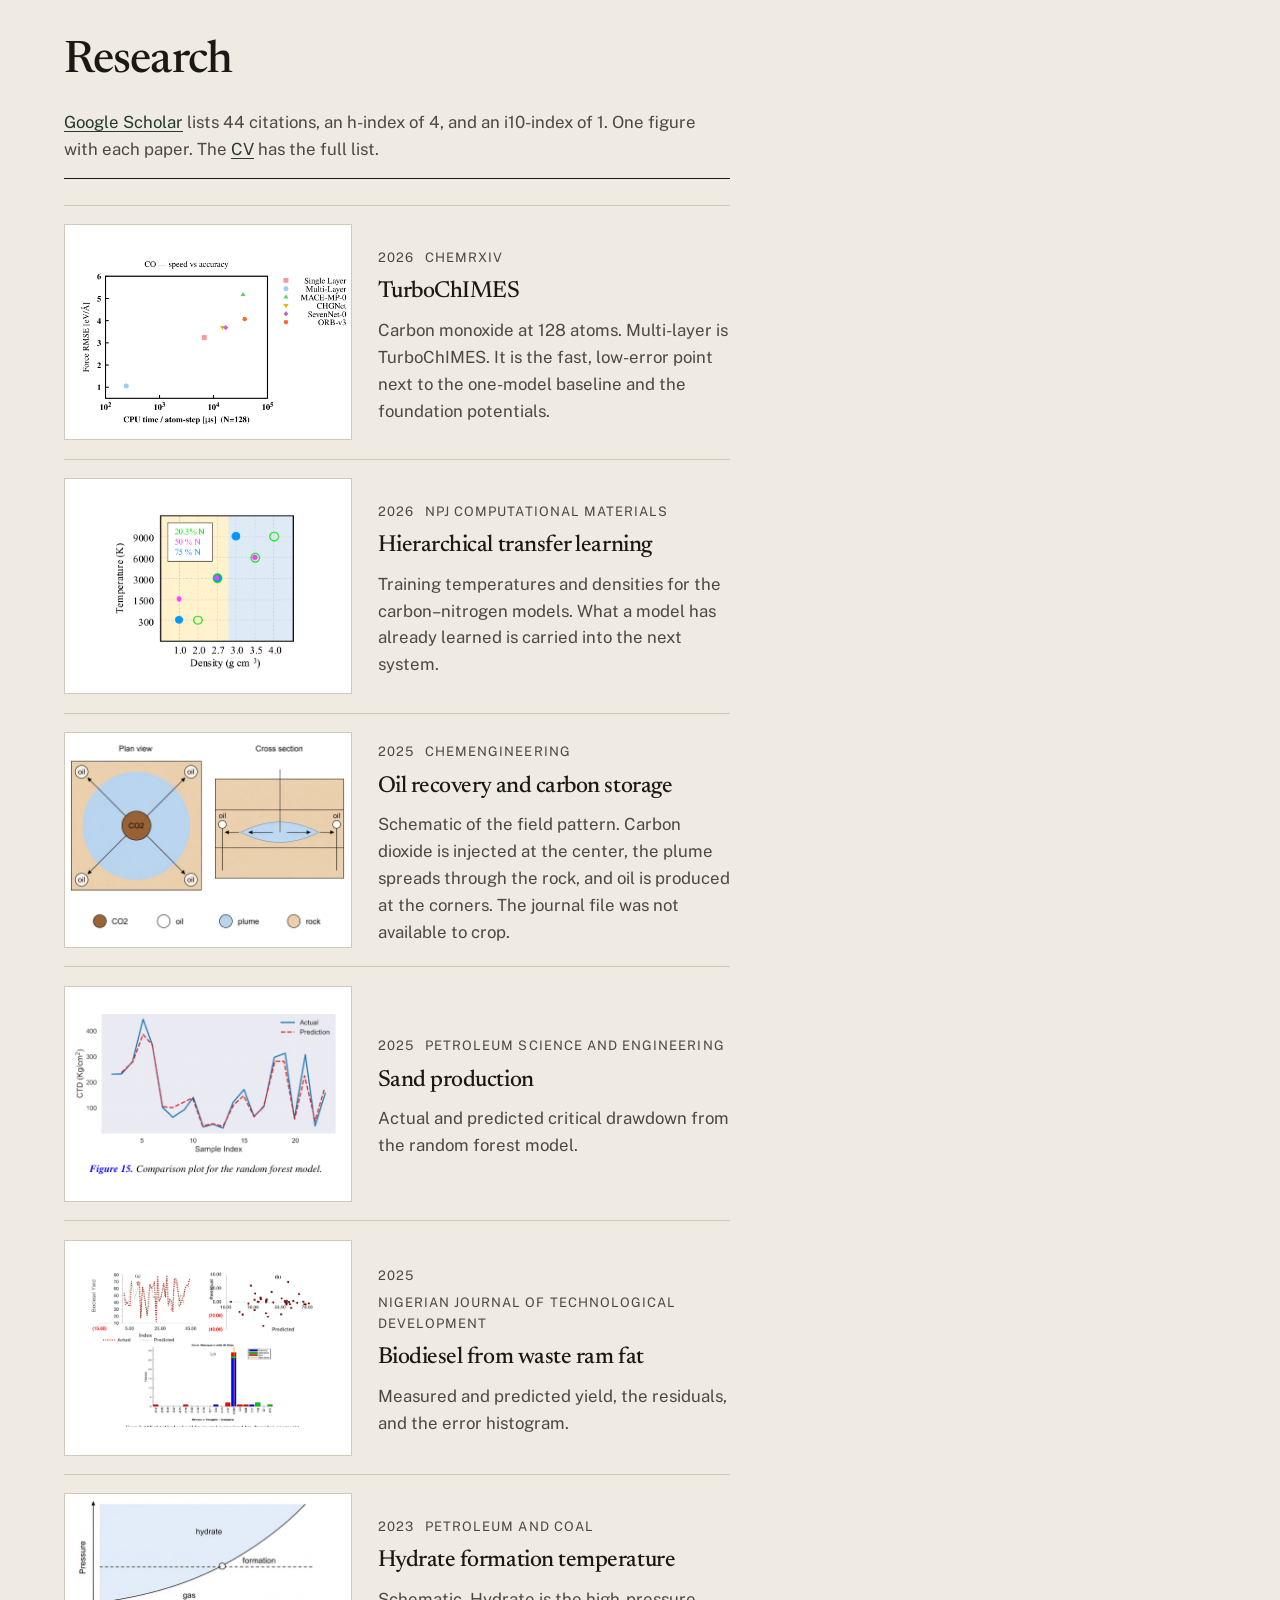
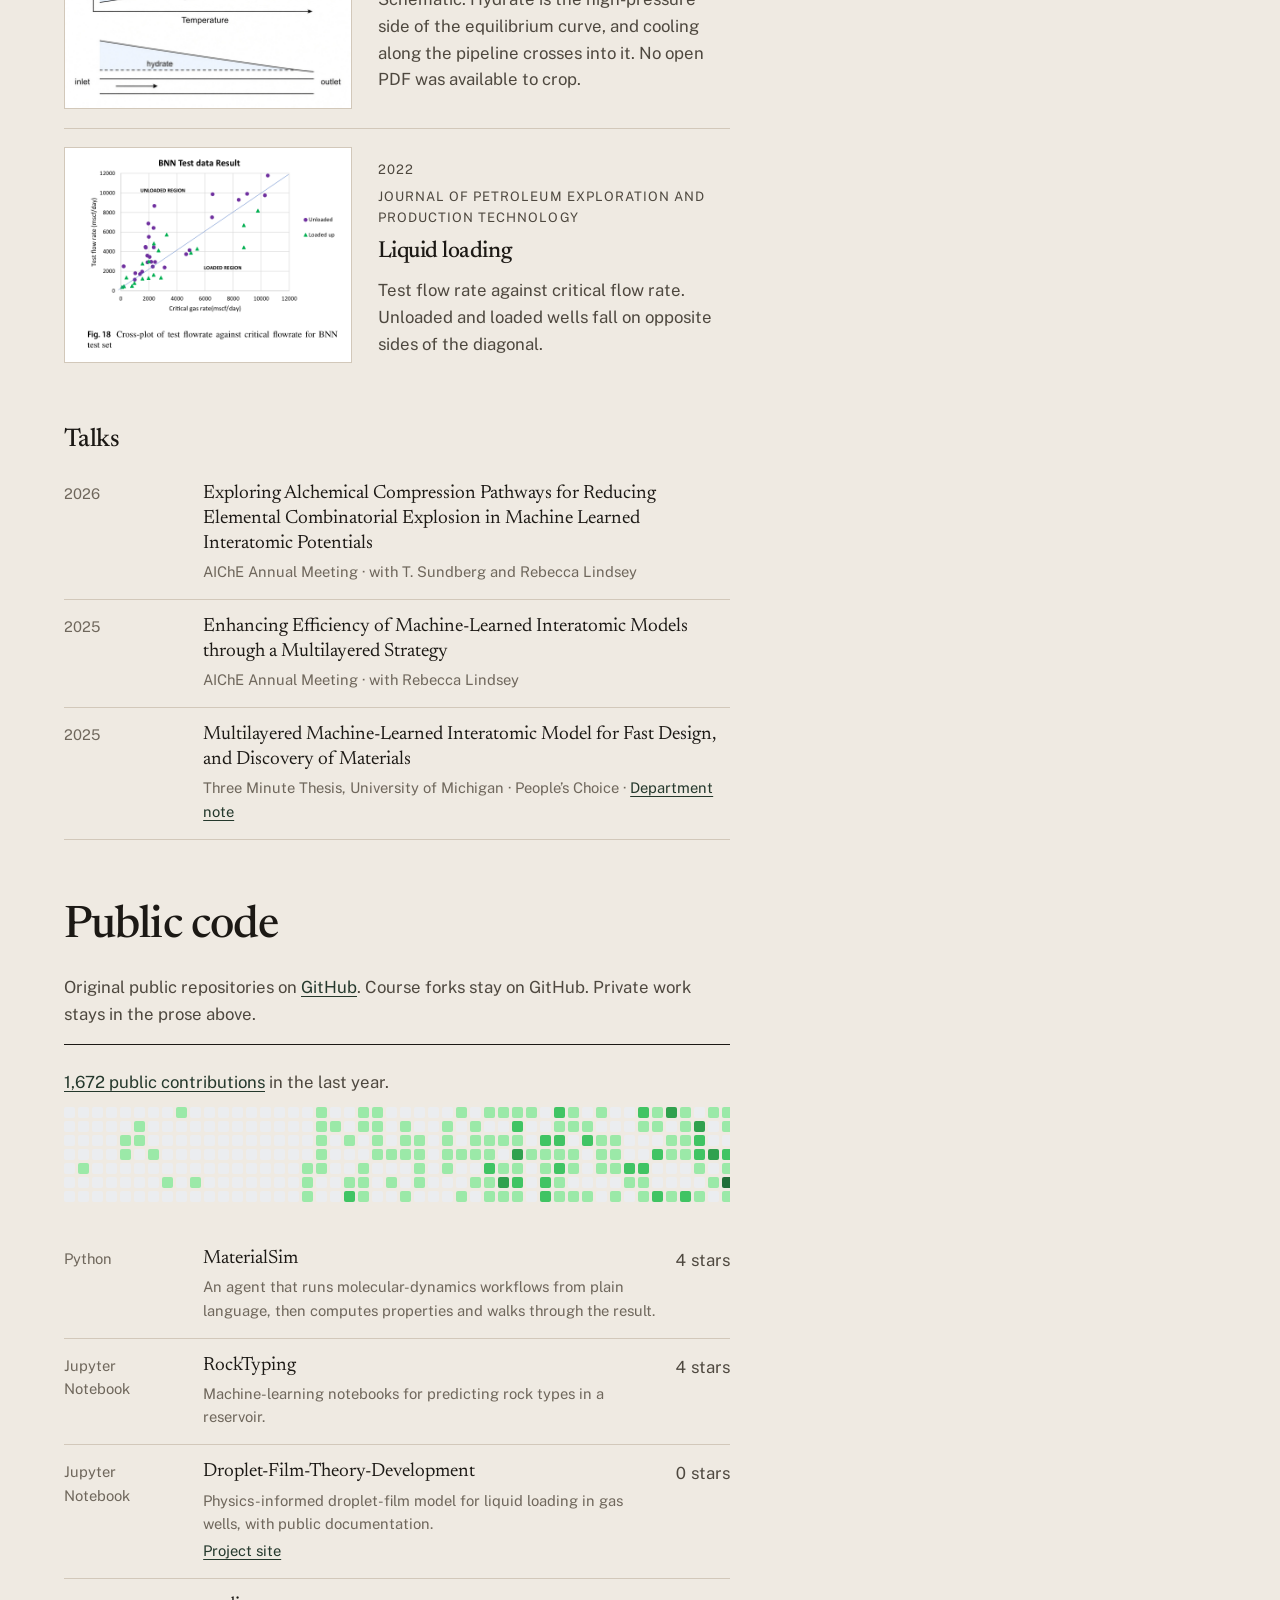
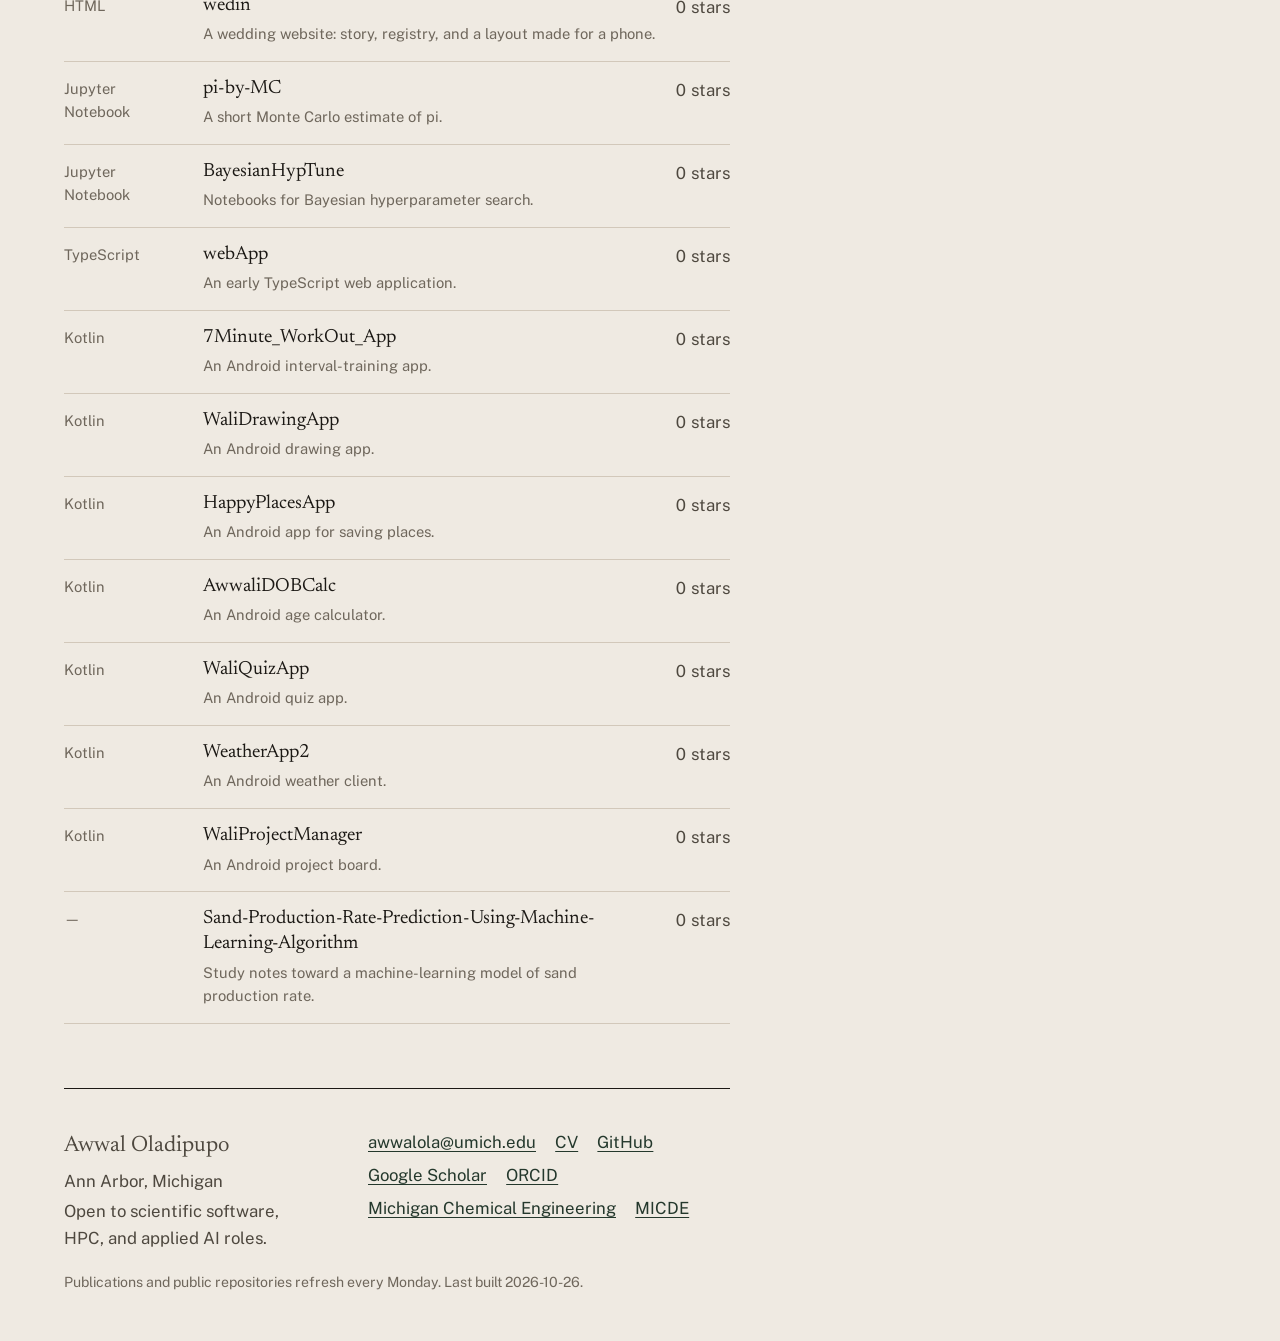
==== commit 659bf345: "Put the degree under the name as plain text." ====
--- a/index.html
+++ b/index.html
@@ -39,8 +39,8 @@
 
   <main id="content">
     <section class="hero" id="top">
-      <p class="kicker">PhD candidate · Chemical engineering · University of Michigan · 2023–present</p>
       <h1>Awwal Oladipupo</h1>
+      <p class="affil">PhD candidate in Chemical Engineering, University of Michigan</p>
       <figure class="portrait">
         <img src="assets/portrait.jpg" alt="Studio headshot of Awwal Oladipupo in a navy blazer and peach shirt, against a gray backdrop." width="819" height="1024">
         <figcaption>University of Michigan</figcaption>
--- a/css/site.css
+++ b/css/site.css
@@ -151,7 +151,15 @@
 
 .hero .kicker,
 .hero h1,
+.hero .affil,
 .hero-copy { grid-column: 1; }
+
+.affil {
+  margin: 0.55rem 0 0;
+  color: var(--muted);
+  font-size: 1.05rem;
+  animation: rise 0.9s ease 0.12s both;
+}
 
 .hero .contrib { grid-column: 1 / -1; margin-top: 2rem; }
 
@@ -209,9 +217,7 @@
     align-items: start;
   }
 
-  body.home .hero .kicker { grid-column: 1 / -1; }
-
-  body.home .portrait { grid-row: 2 / span 2; margin-top: 0; }
+  body.home .portrait { grid-row: 1 / span 3; margin-top: 0.4rem; }
 
   body.home .sim {
     position: fixed;
@@ -964,6 +970,7 @@
   html { scroll-behavior: auto; }
   .hero .kicker,
   .hero h1,
+  .hero .affil,
   .hero-copy,
   .hero .contrib,
   .portrait,
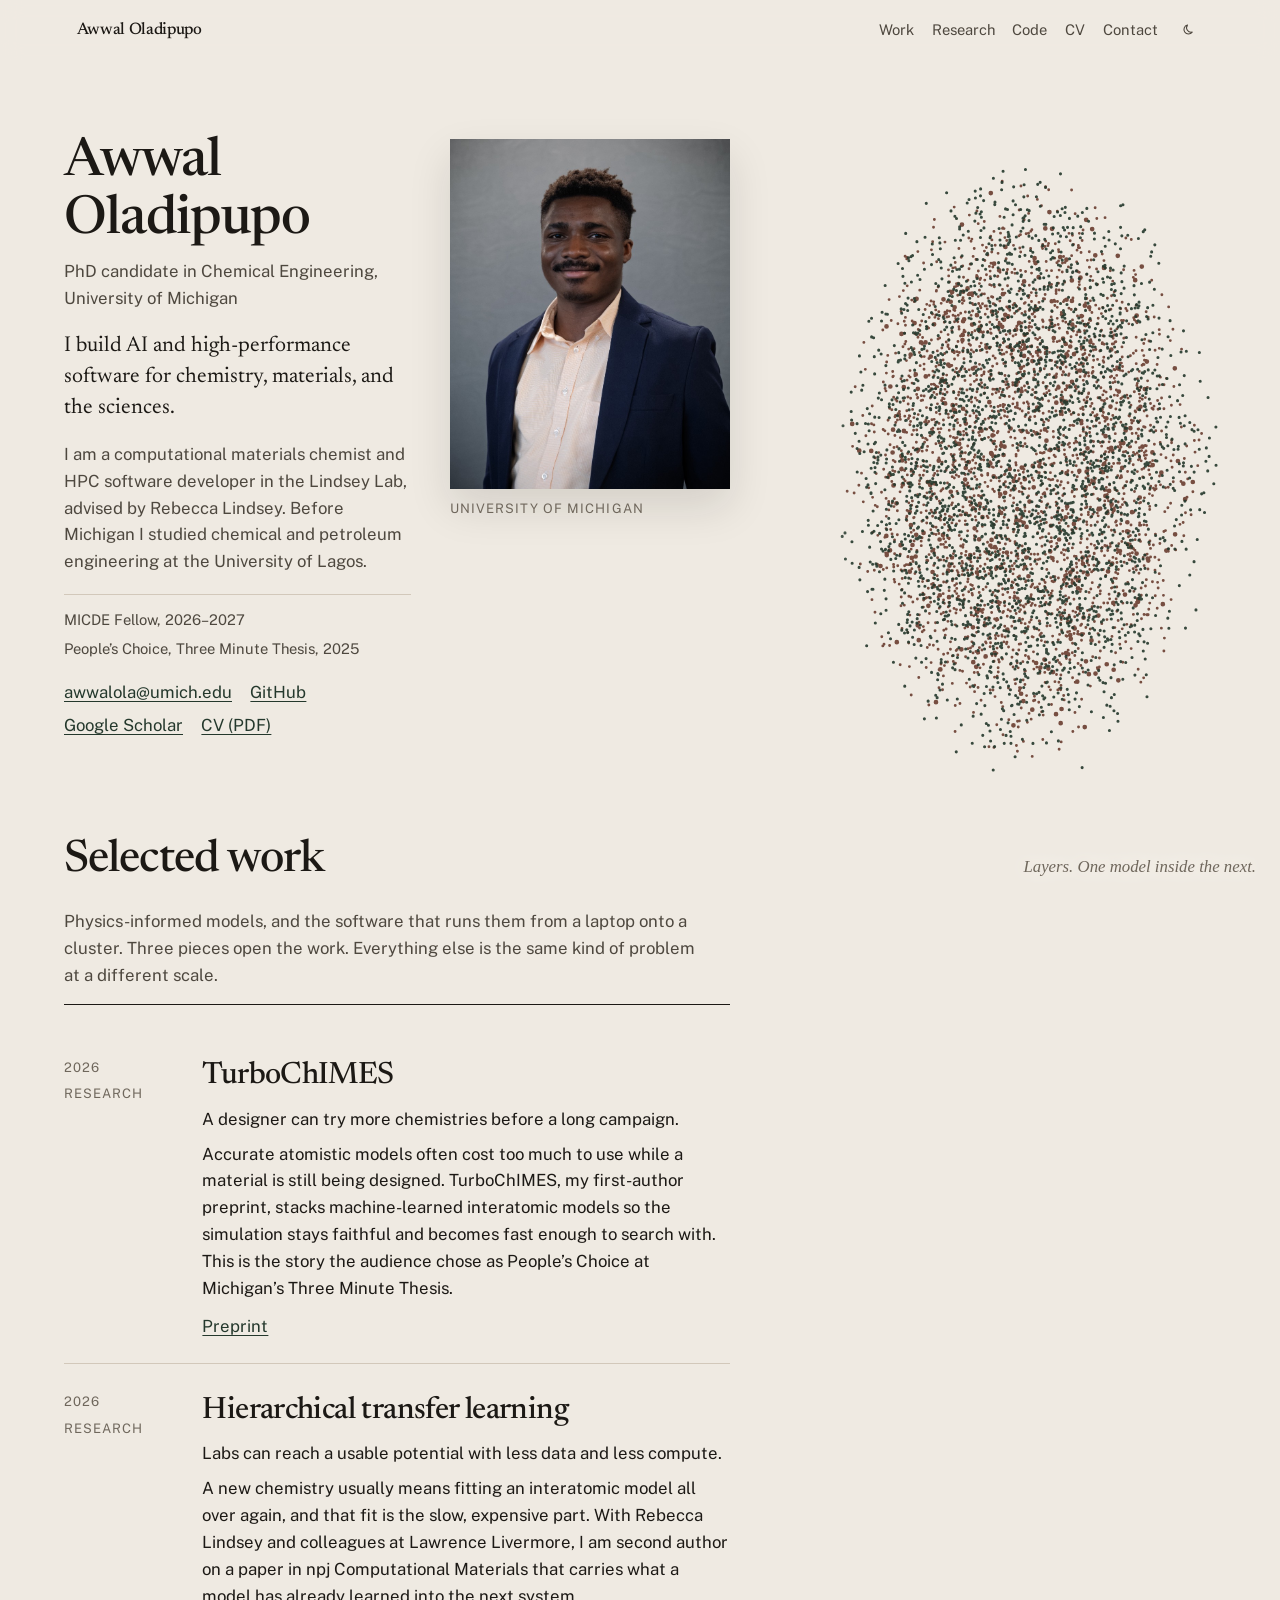
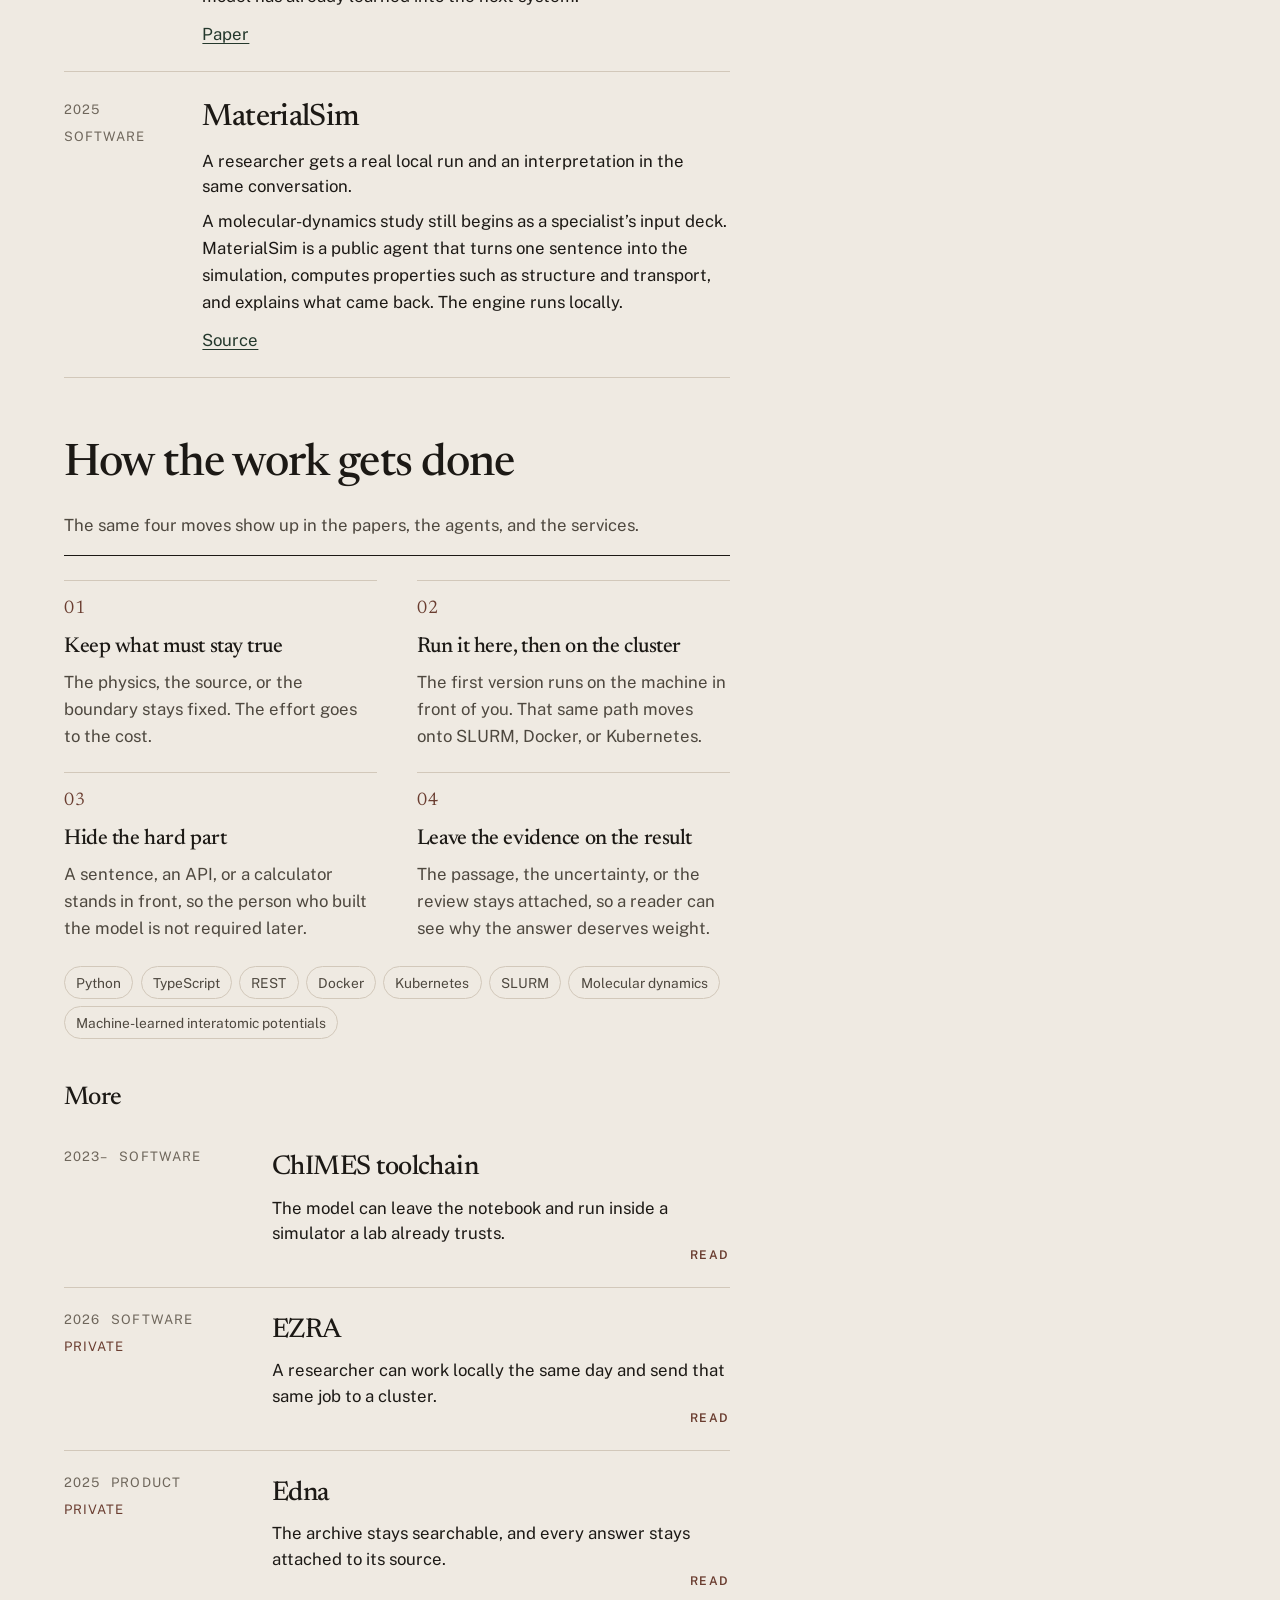
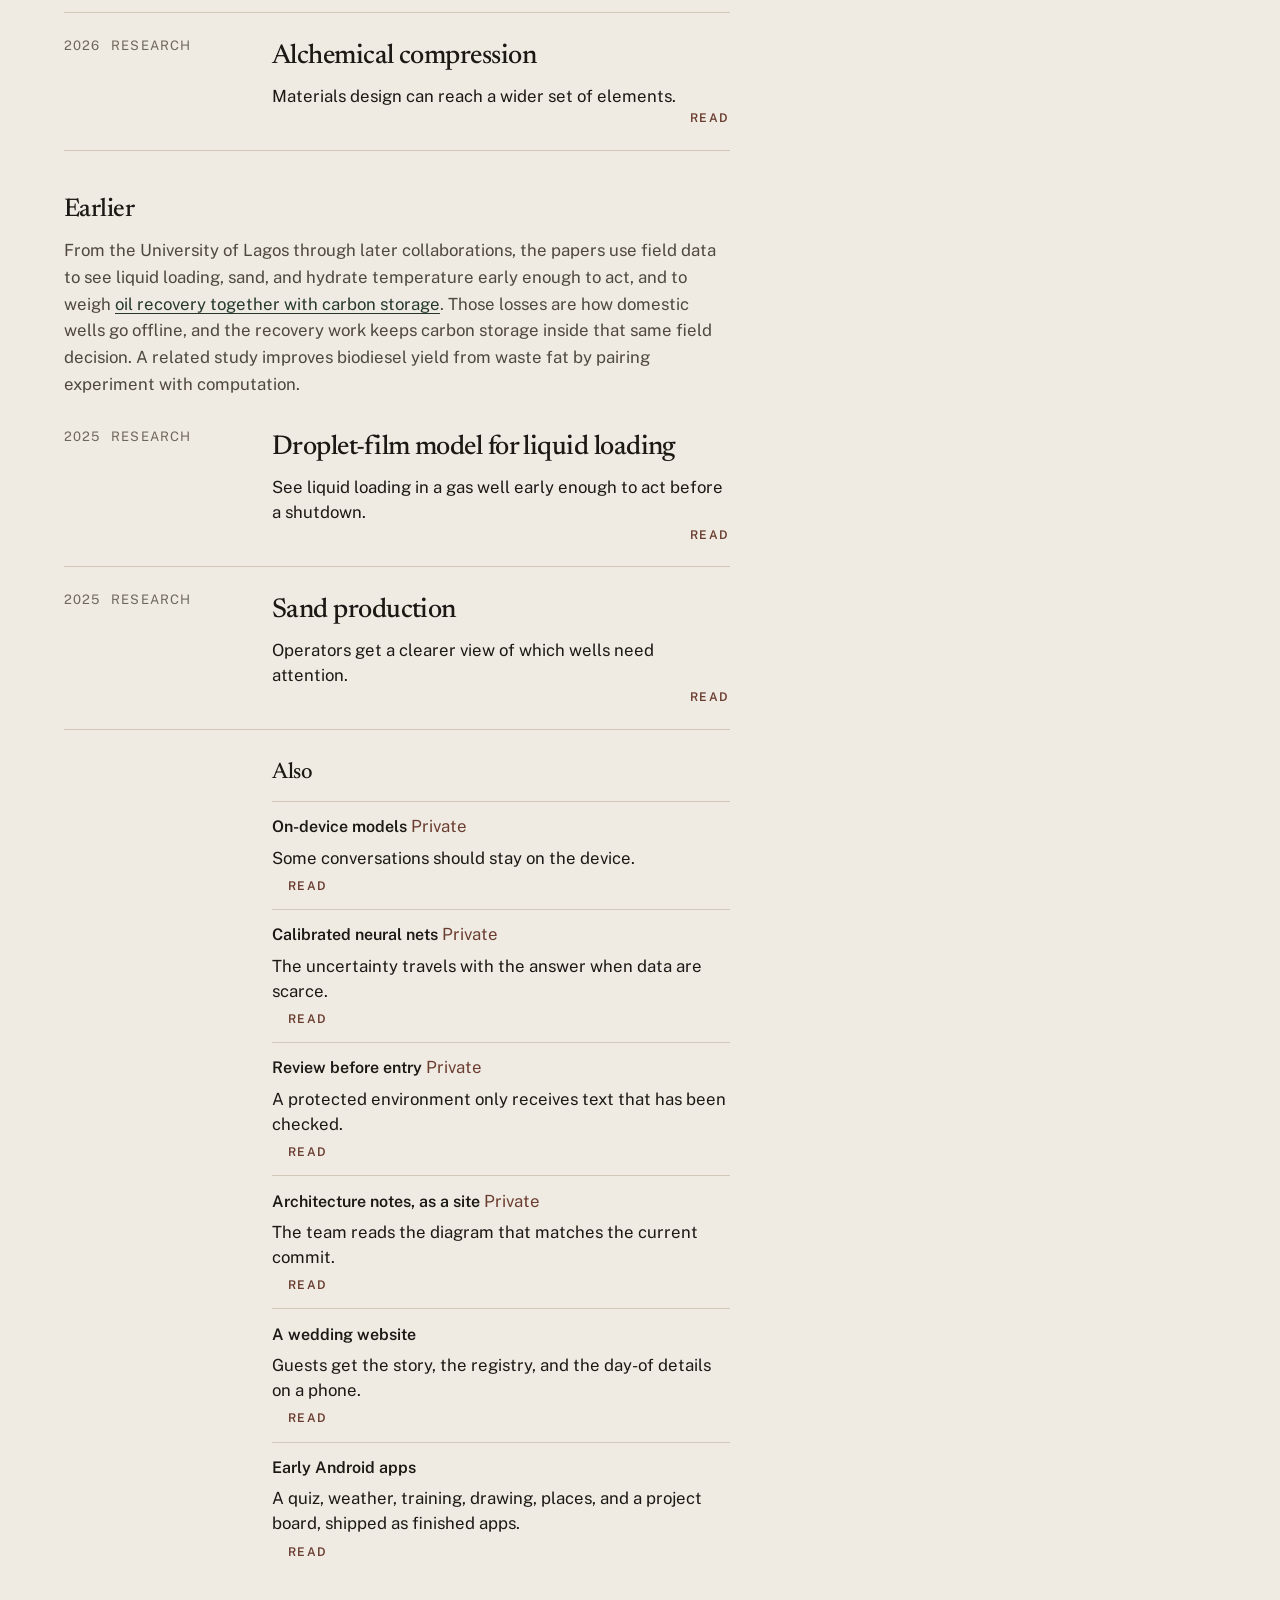
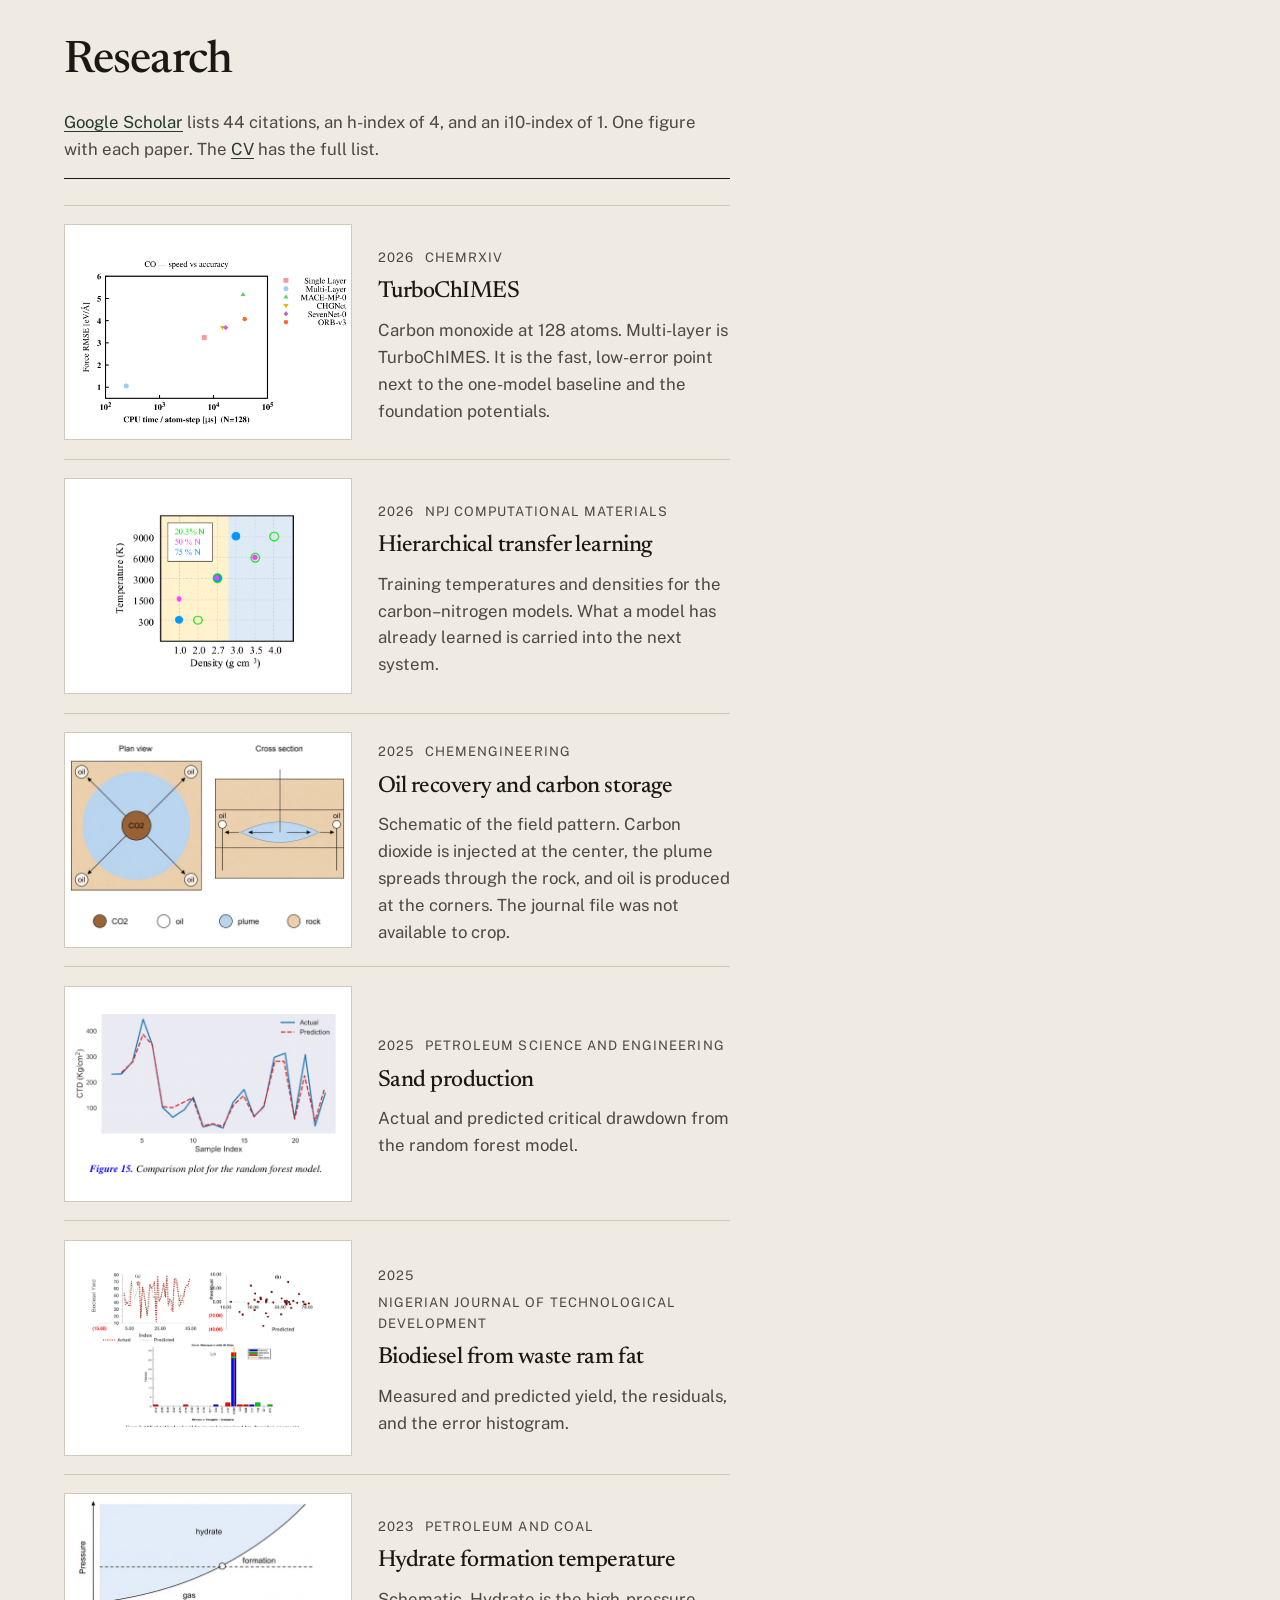
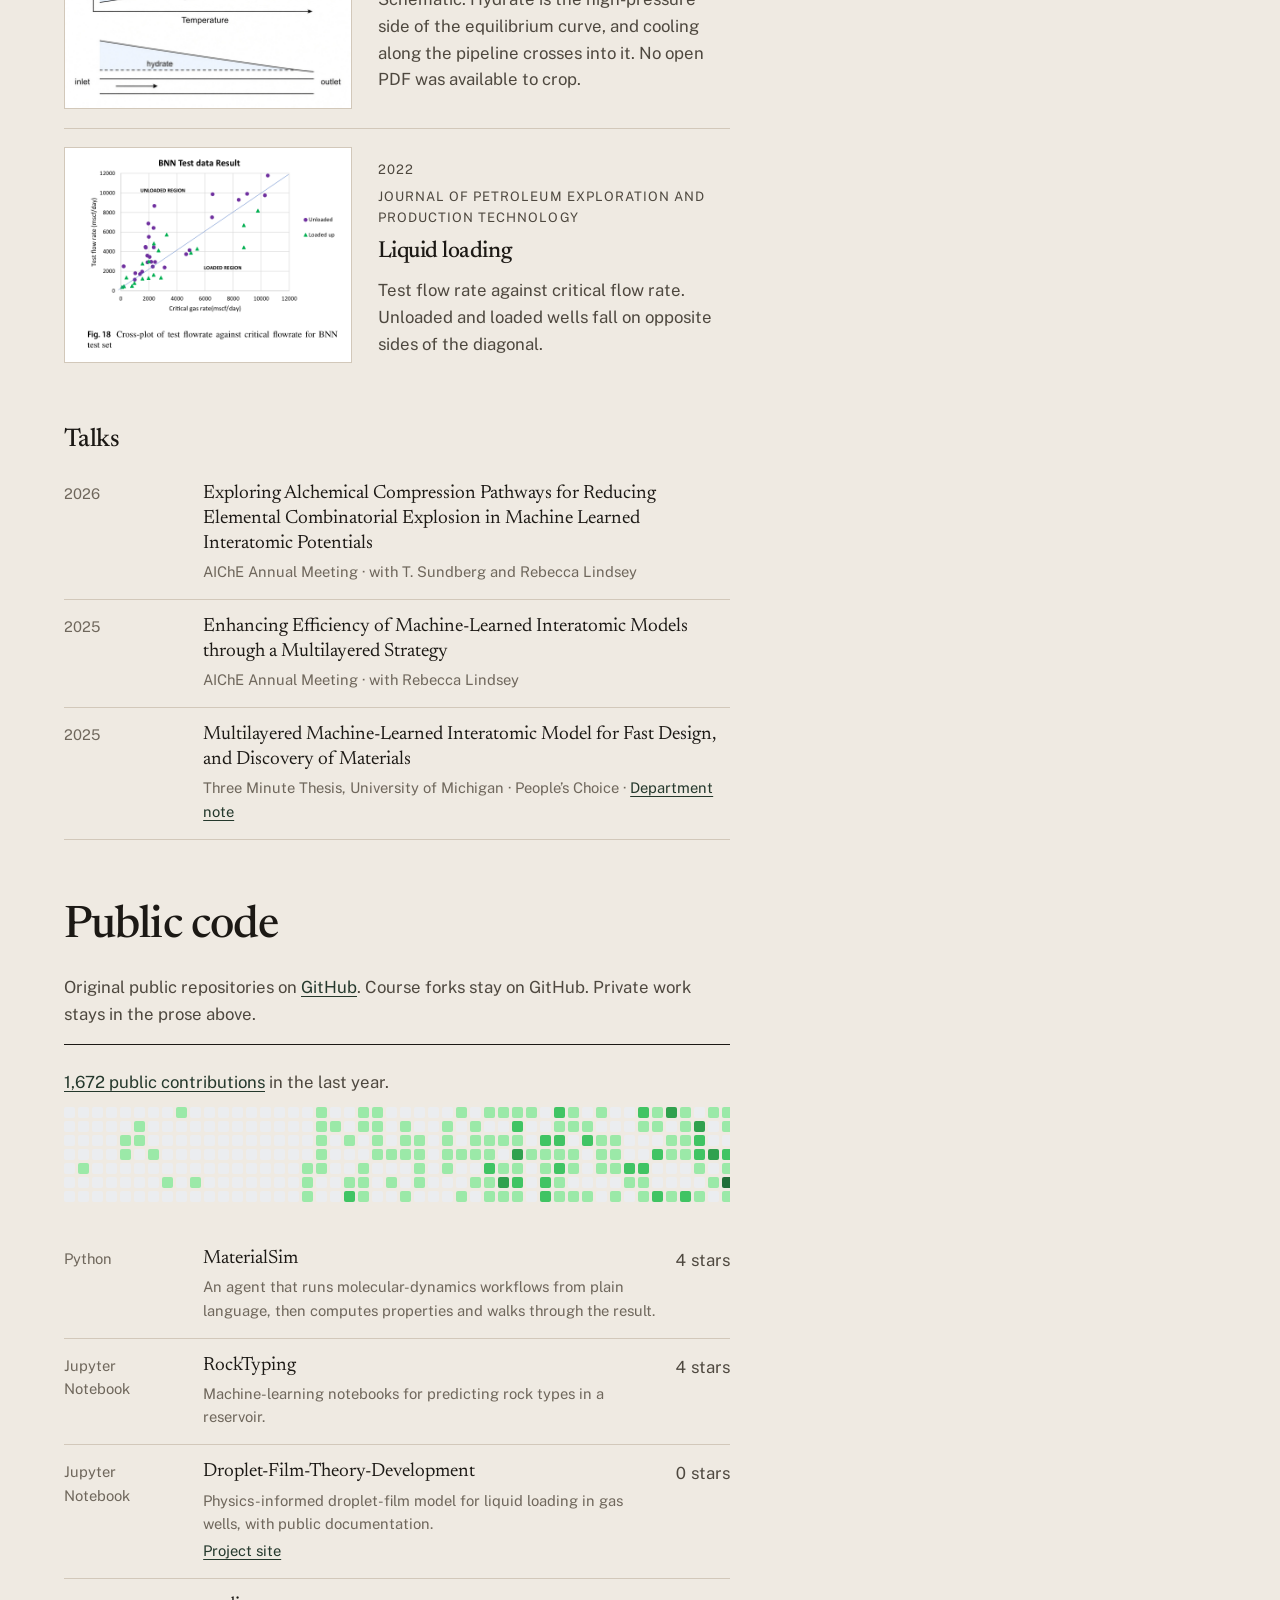
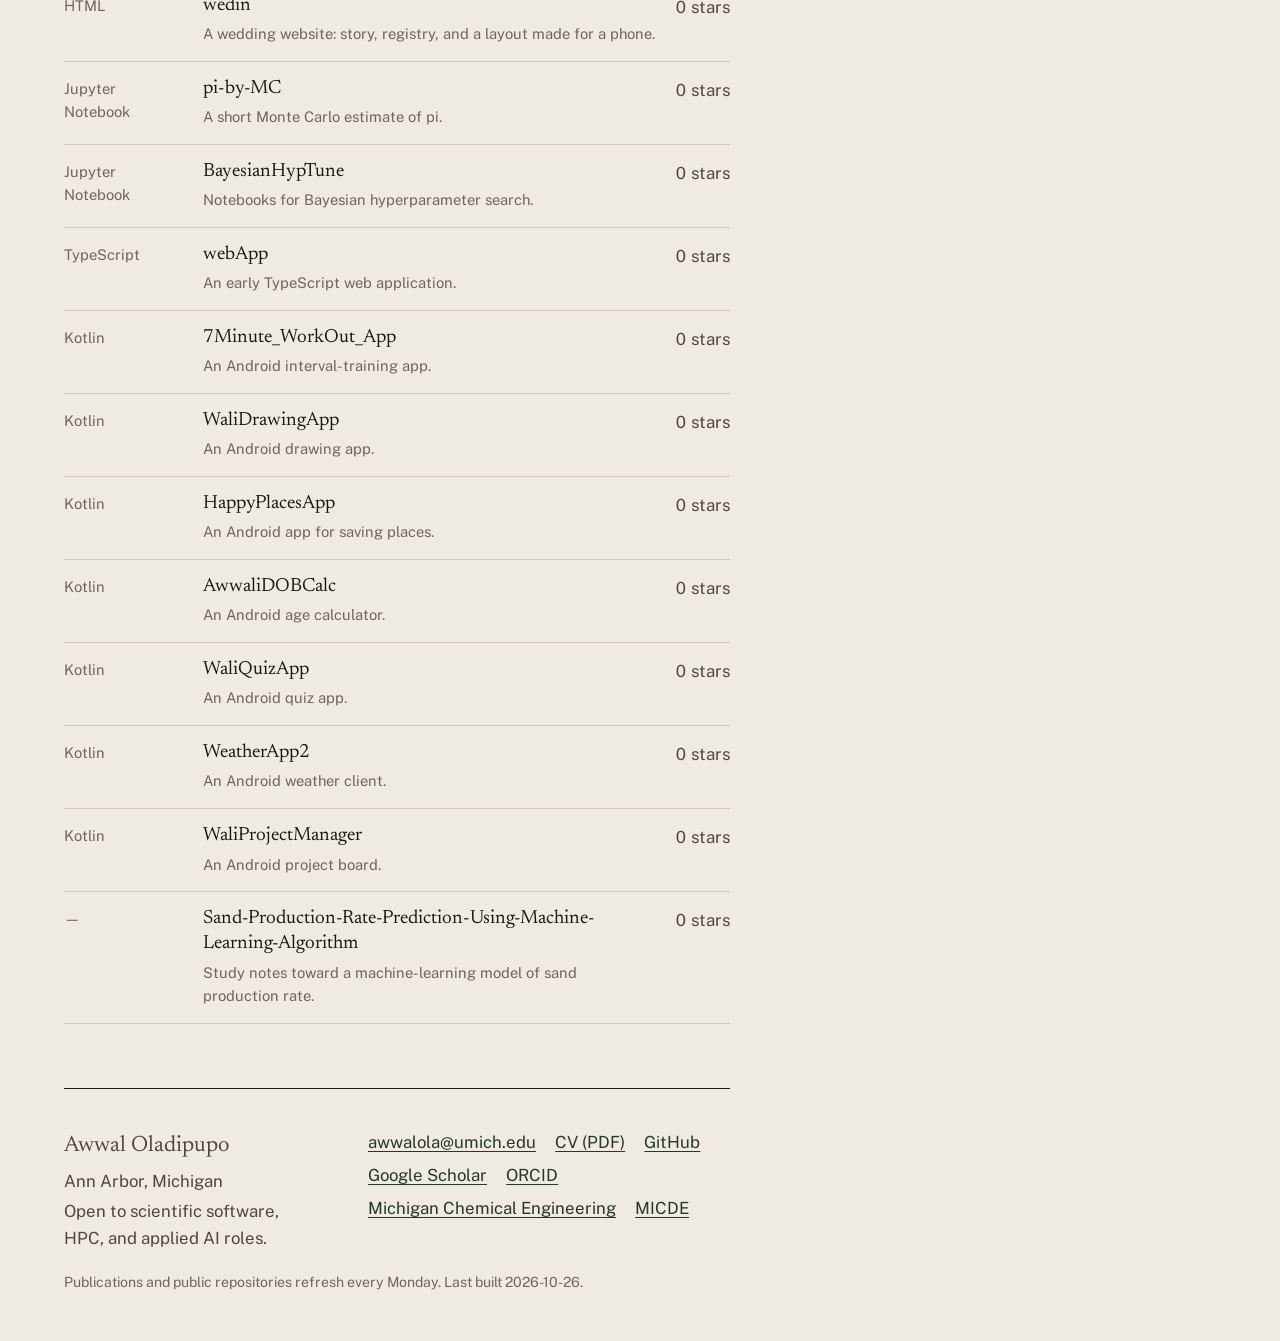
==== commit ef066c3d: "Link the full CV as a PDF." ====
--- a/index.html
+++ b/index.html
@@ -56,7 +56,7 @@
           <li><a href="mailto:awwalola@umich.edu">awwalola@umich.edu</a></li>
           <li><a href="https://github.com/Awwal41">GitHub</a></li>
           <li><a href="https://scholar.google.com/citations?user=AO3d_BoAAAAJ&hl=en">Google Scholar</a></li>
-          <li><a href="cv.html">CV</a></li>
+          <li><a href="assets/Awwal_Oladipupo_CV.pdf">CV (PDF)</a></li>
         </ul>
       </div>
       <canvas class="sim" id="sim" aria-hidden="true"></canvas>
@@ -434,7 +434,7 @@
     </div>
     <ul>
       <li><a href="mailto:awwalola@umich.edu">awwalola@umich.edu</a></li>
-      <li><a href="cv.html">CV</a></li>
+      <li><a href="assets/Awwal_Oladipupo_CV.pdf">CV (PDF)</a></li>
       <li><a href="https://github.com/Awwal41">GitHub</a></li>
       <li><a href="https://scholar.google.com/citations?user=AO3d_BoAAAAJ&hl=en">Google Scholar</a></li>
       <li><a href="https://orcid.org/0009-0006-3979-2078">ORCID</a></li>
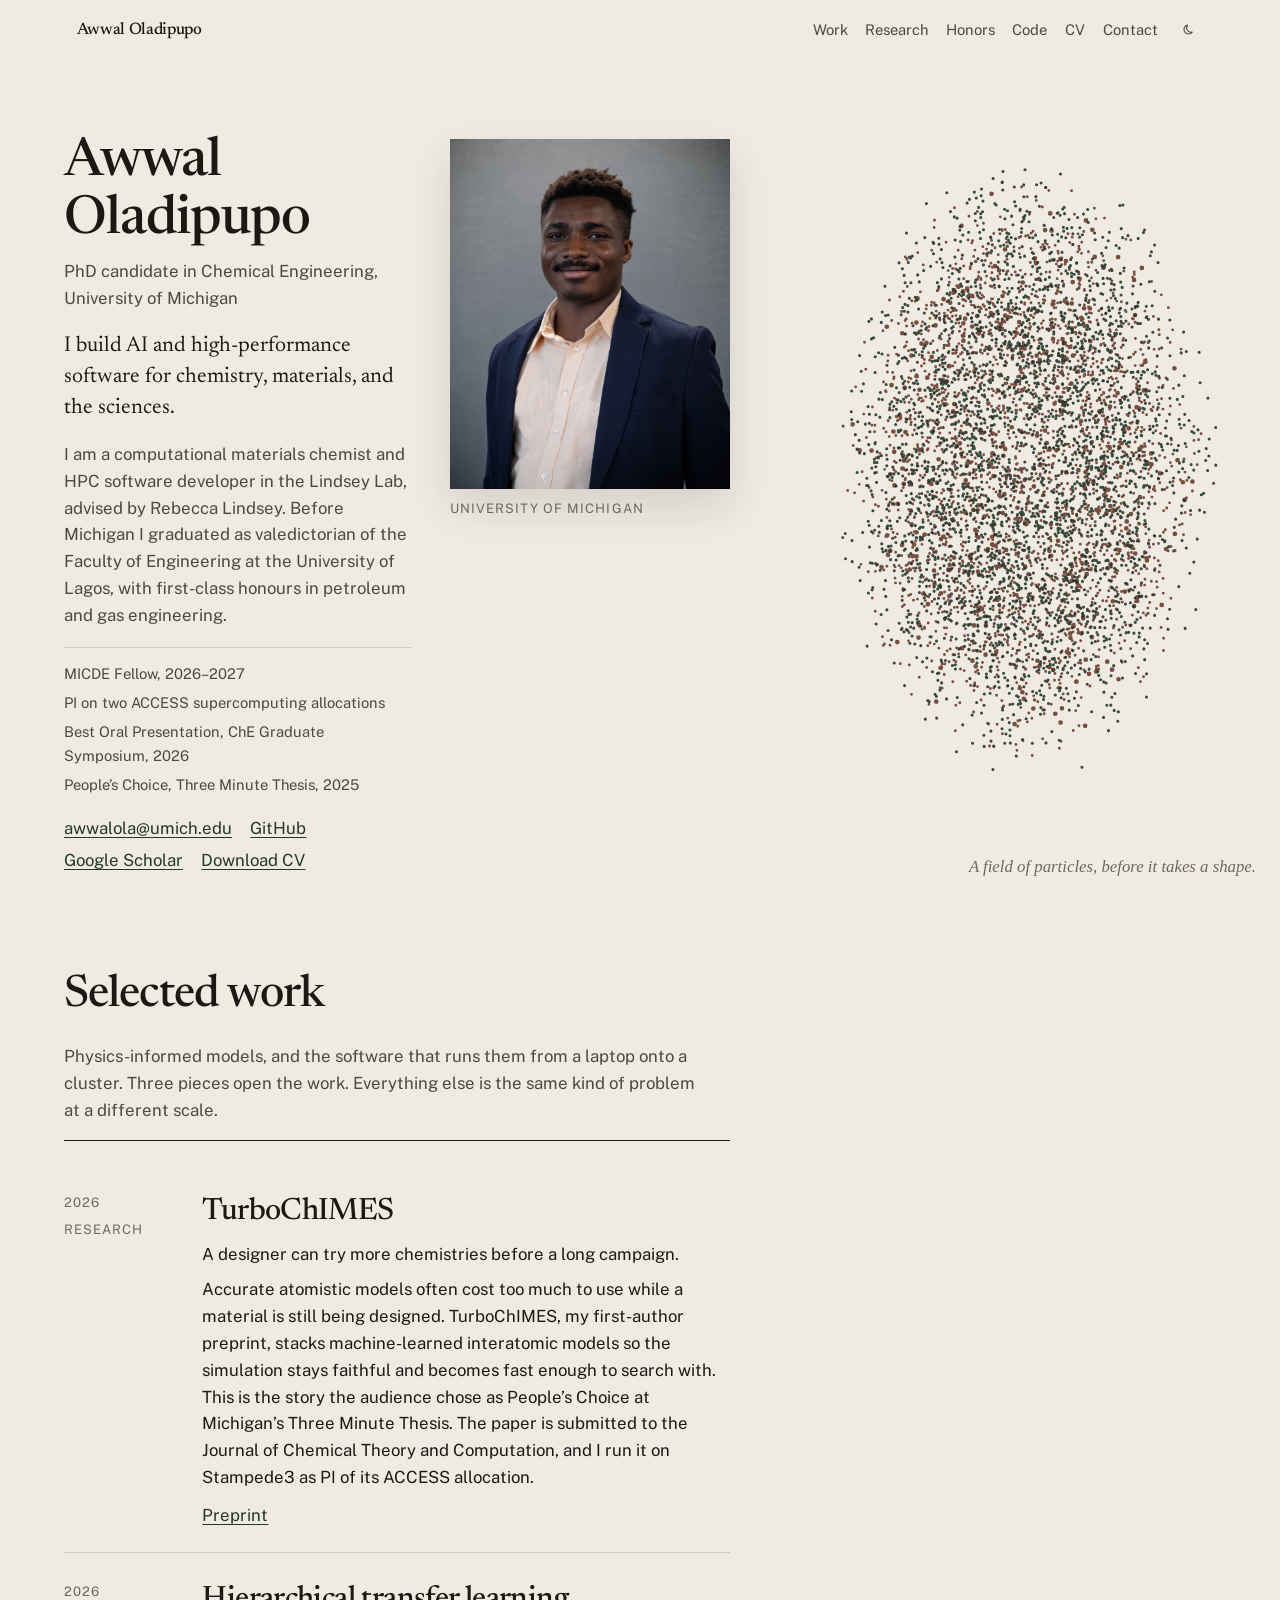
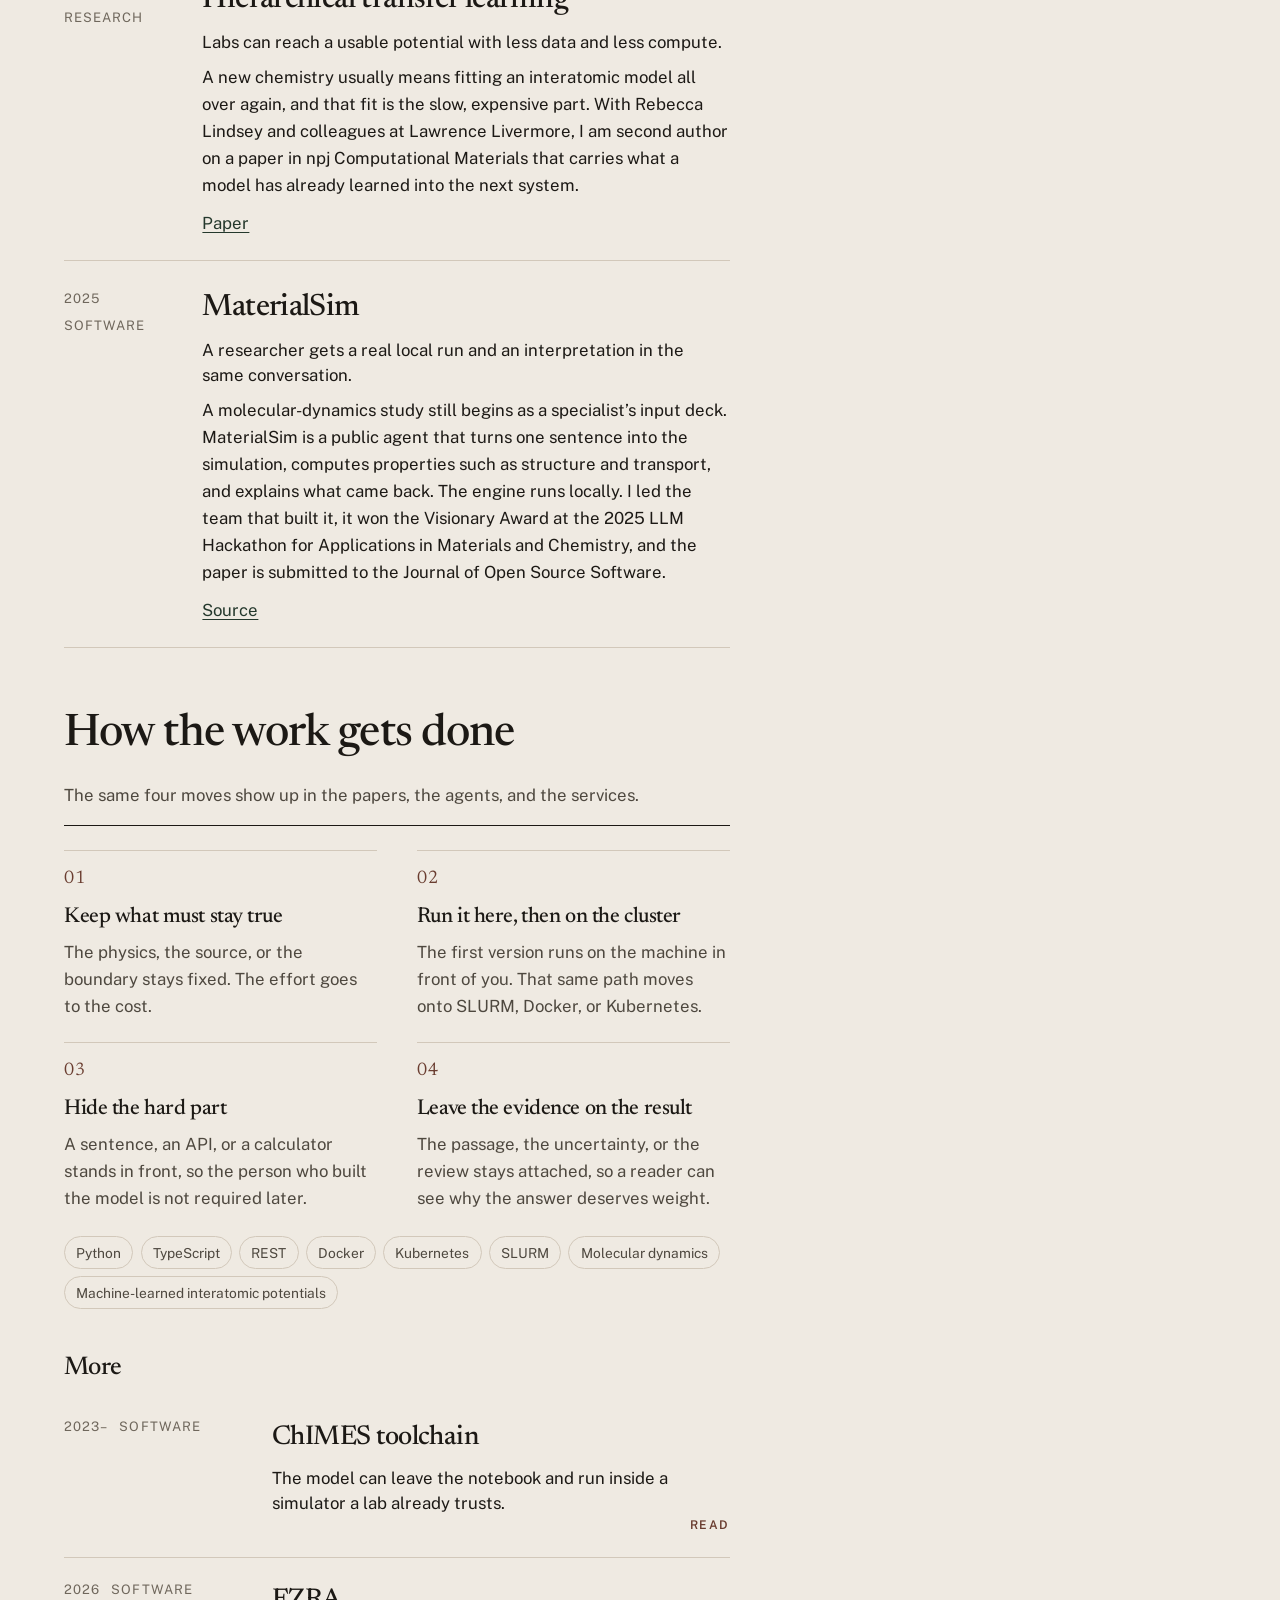
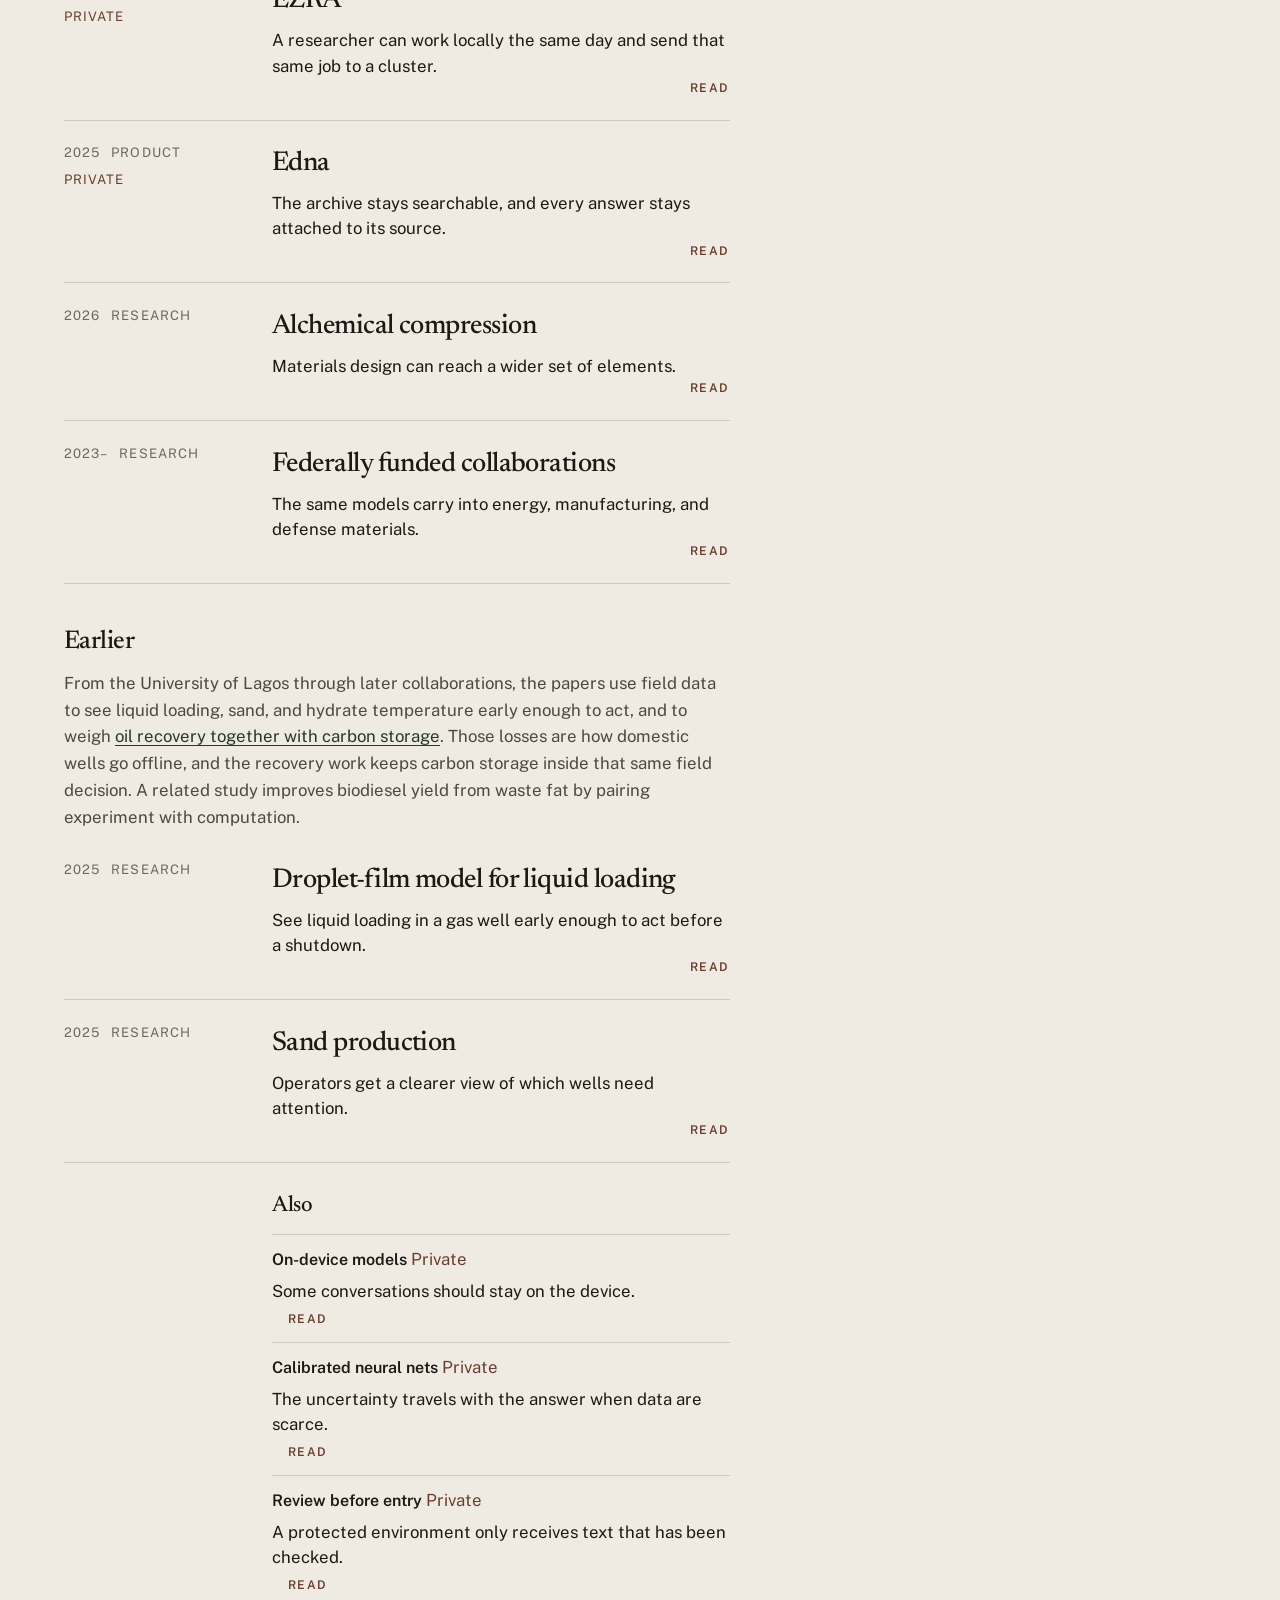
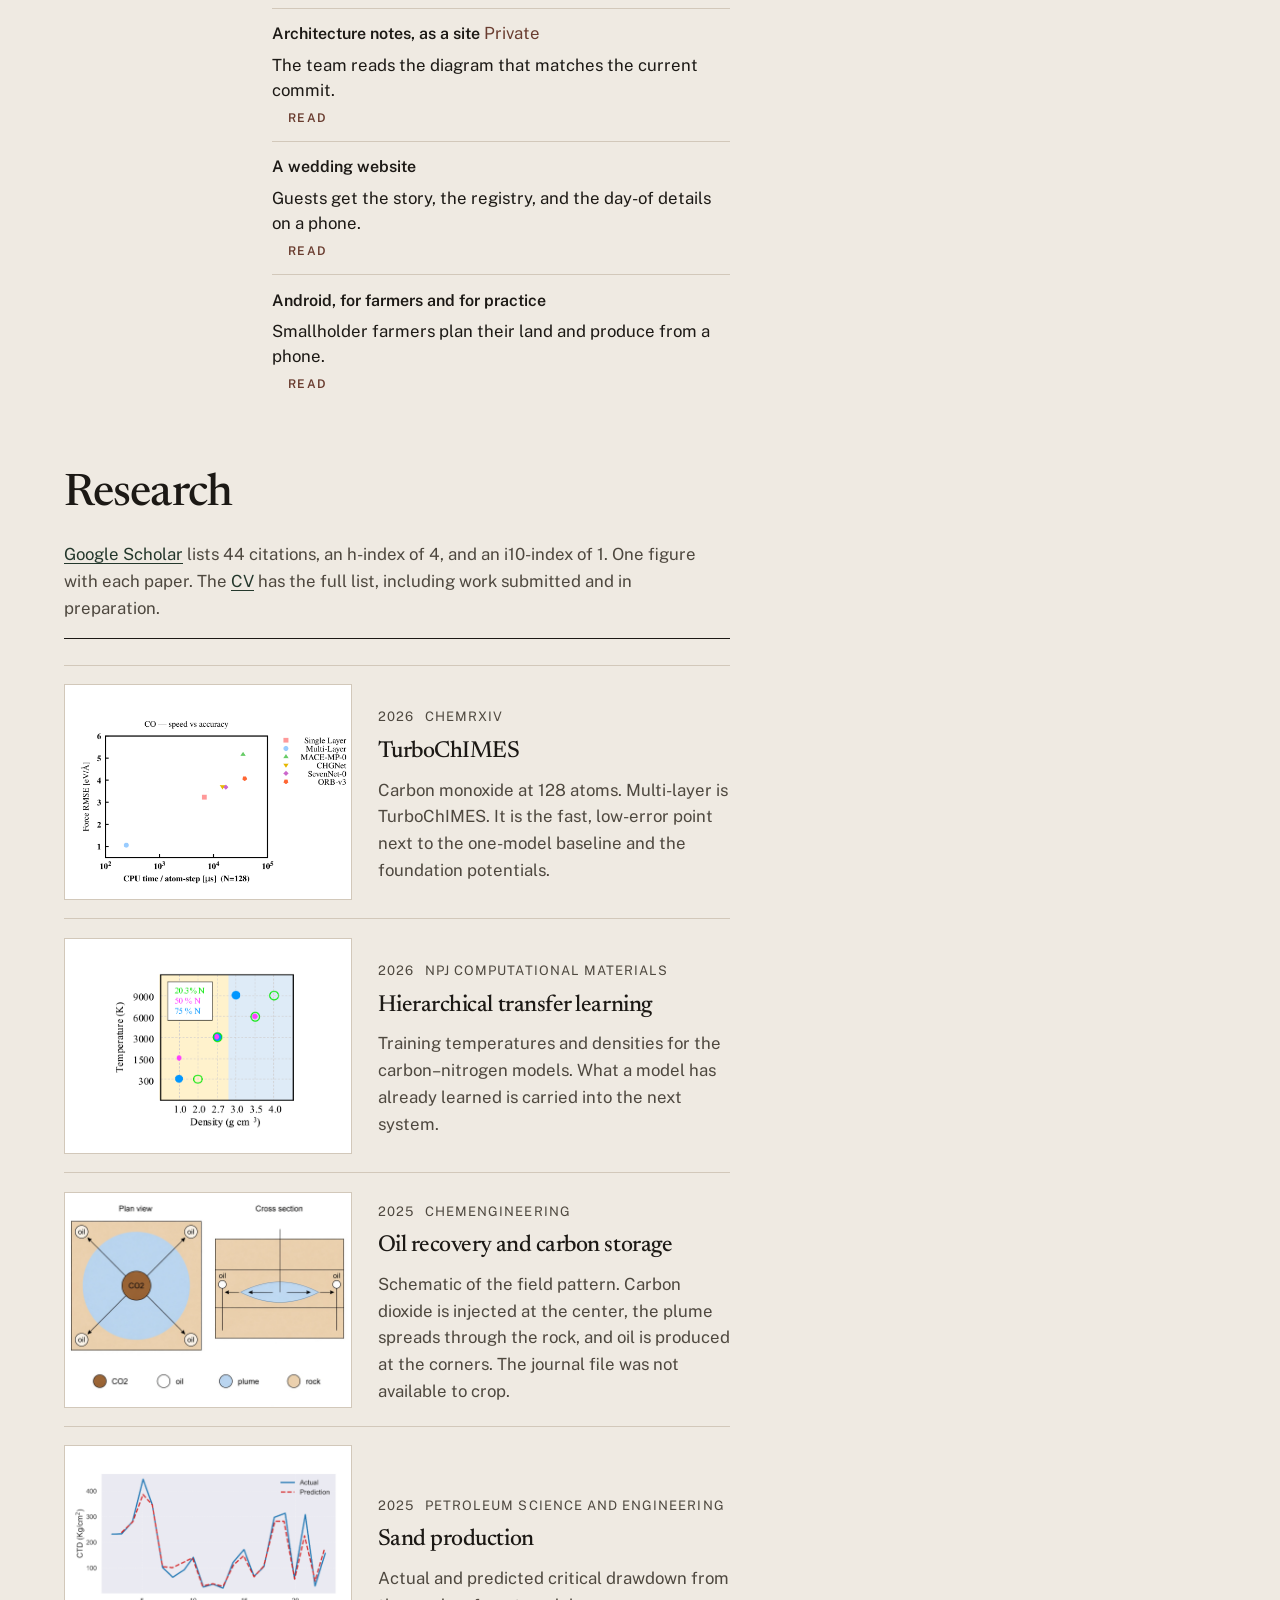
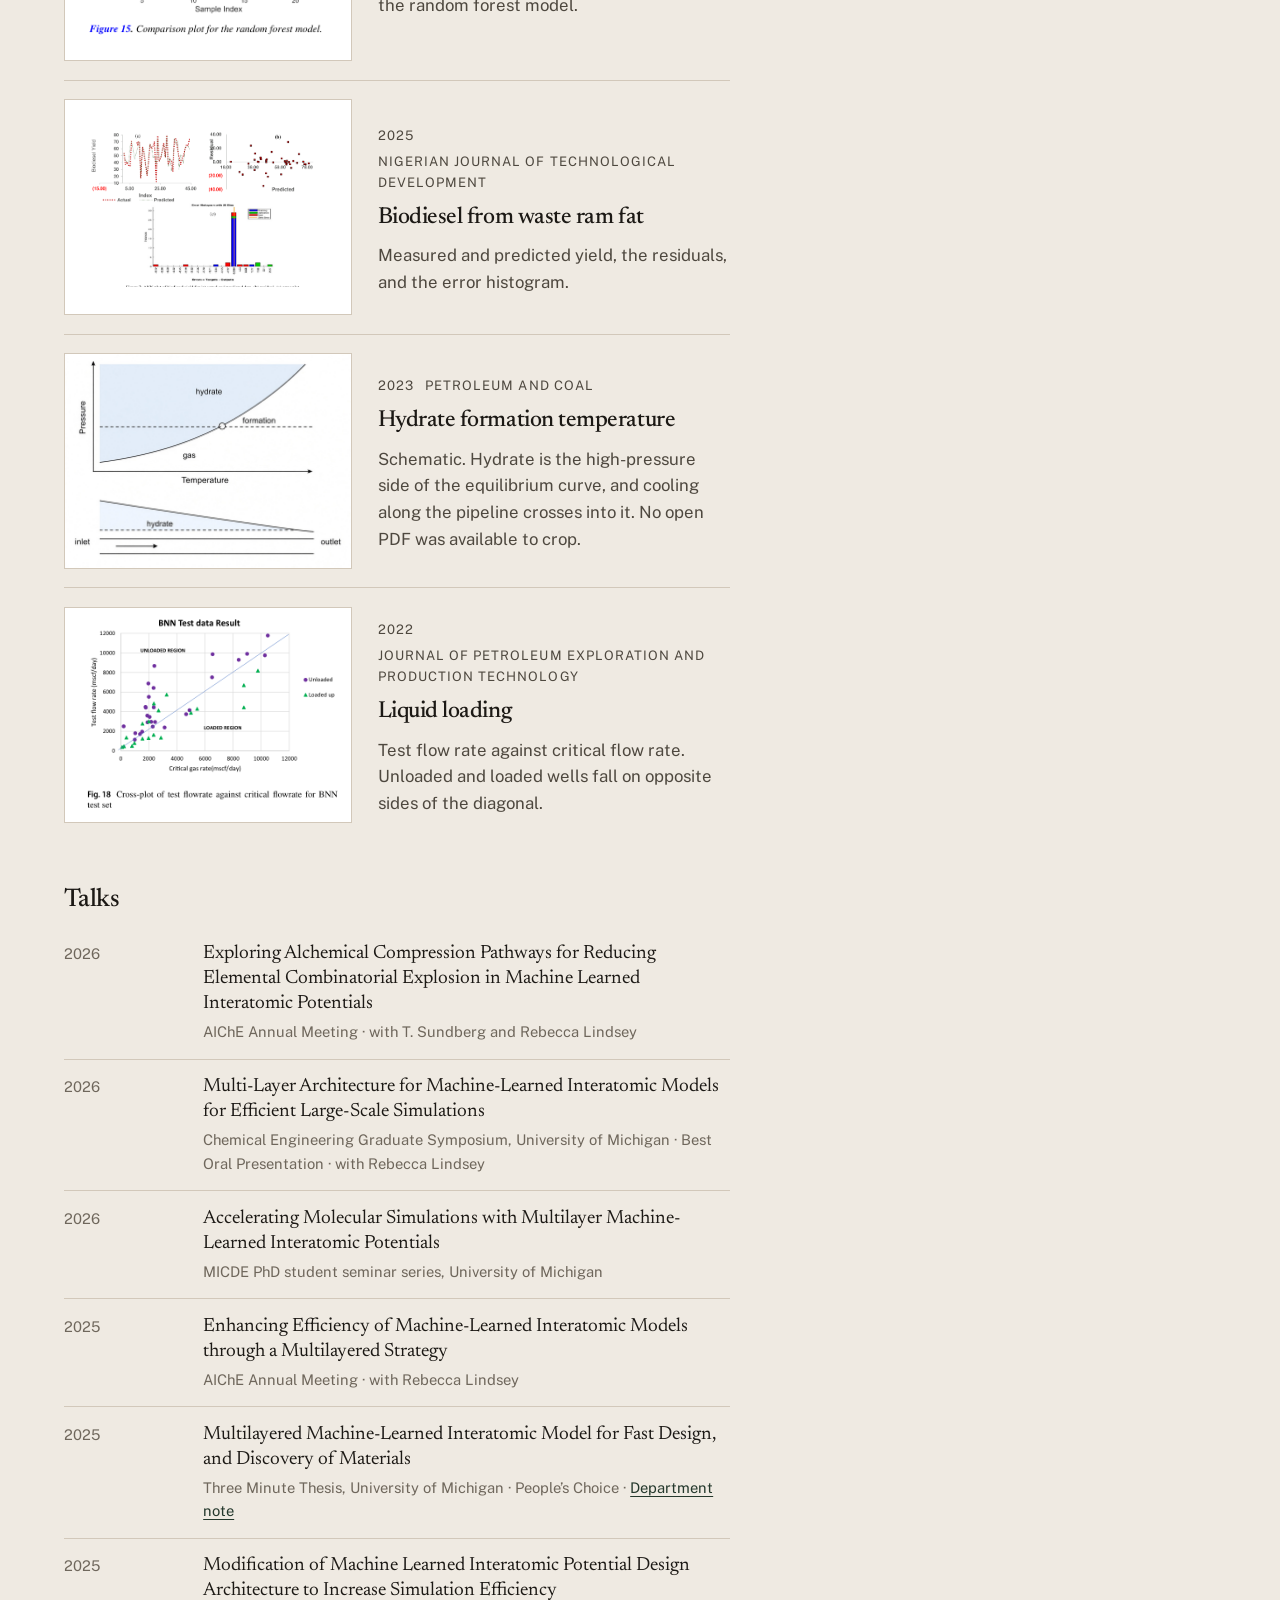
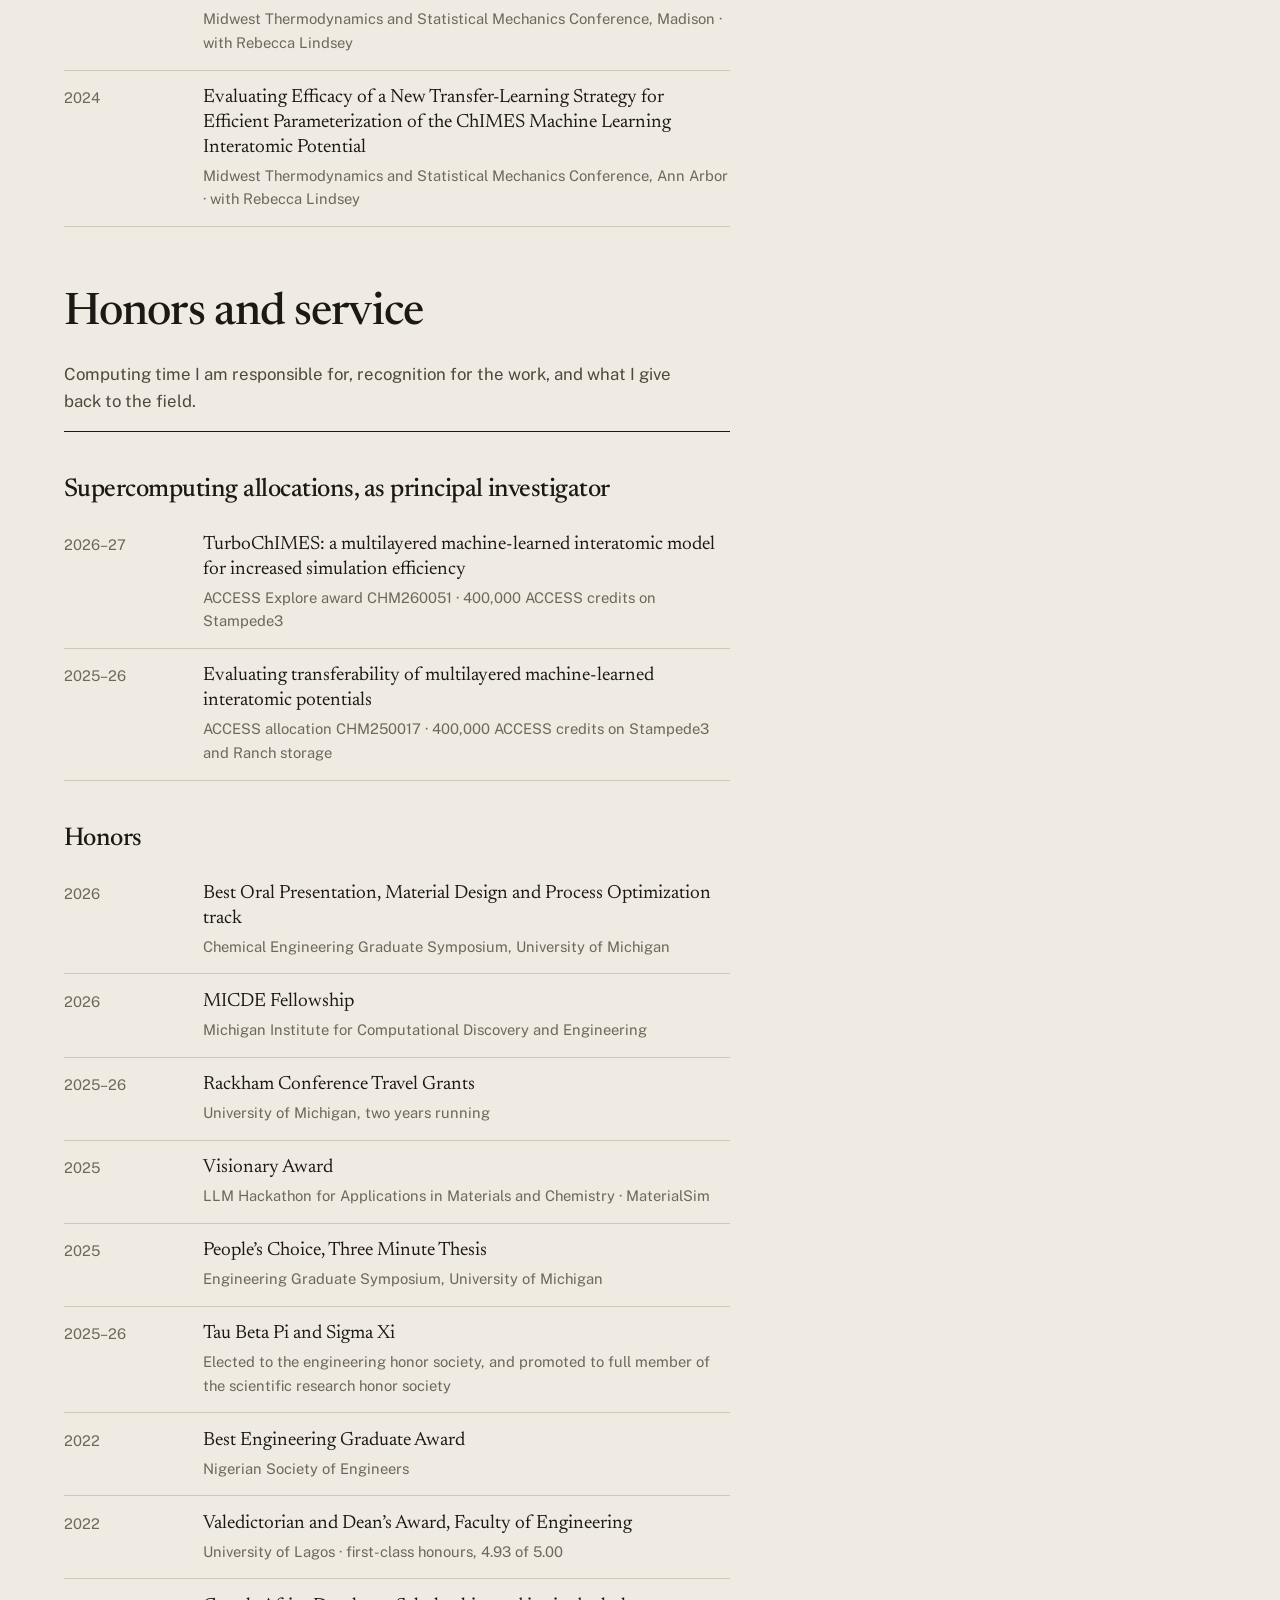
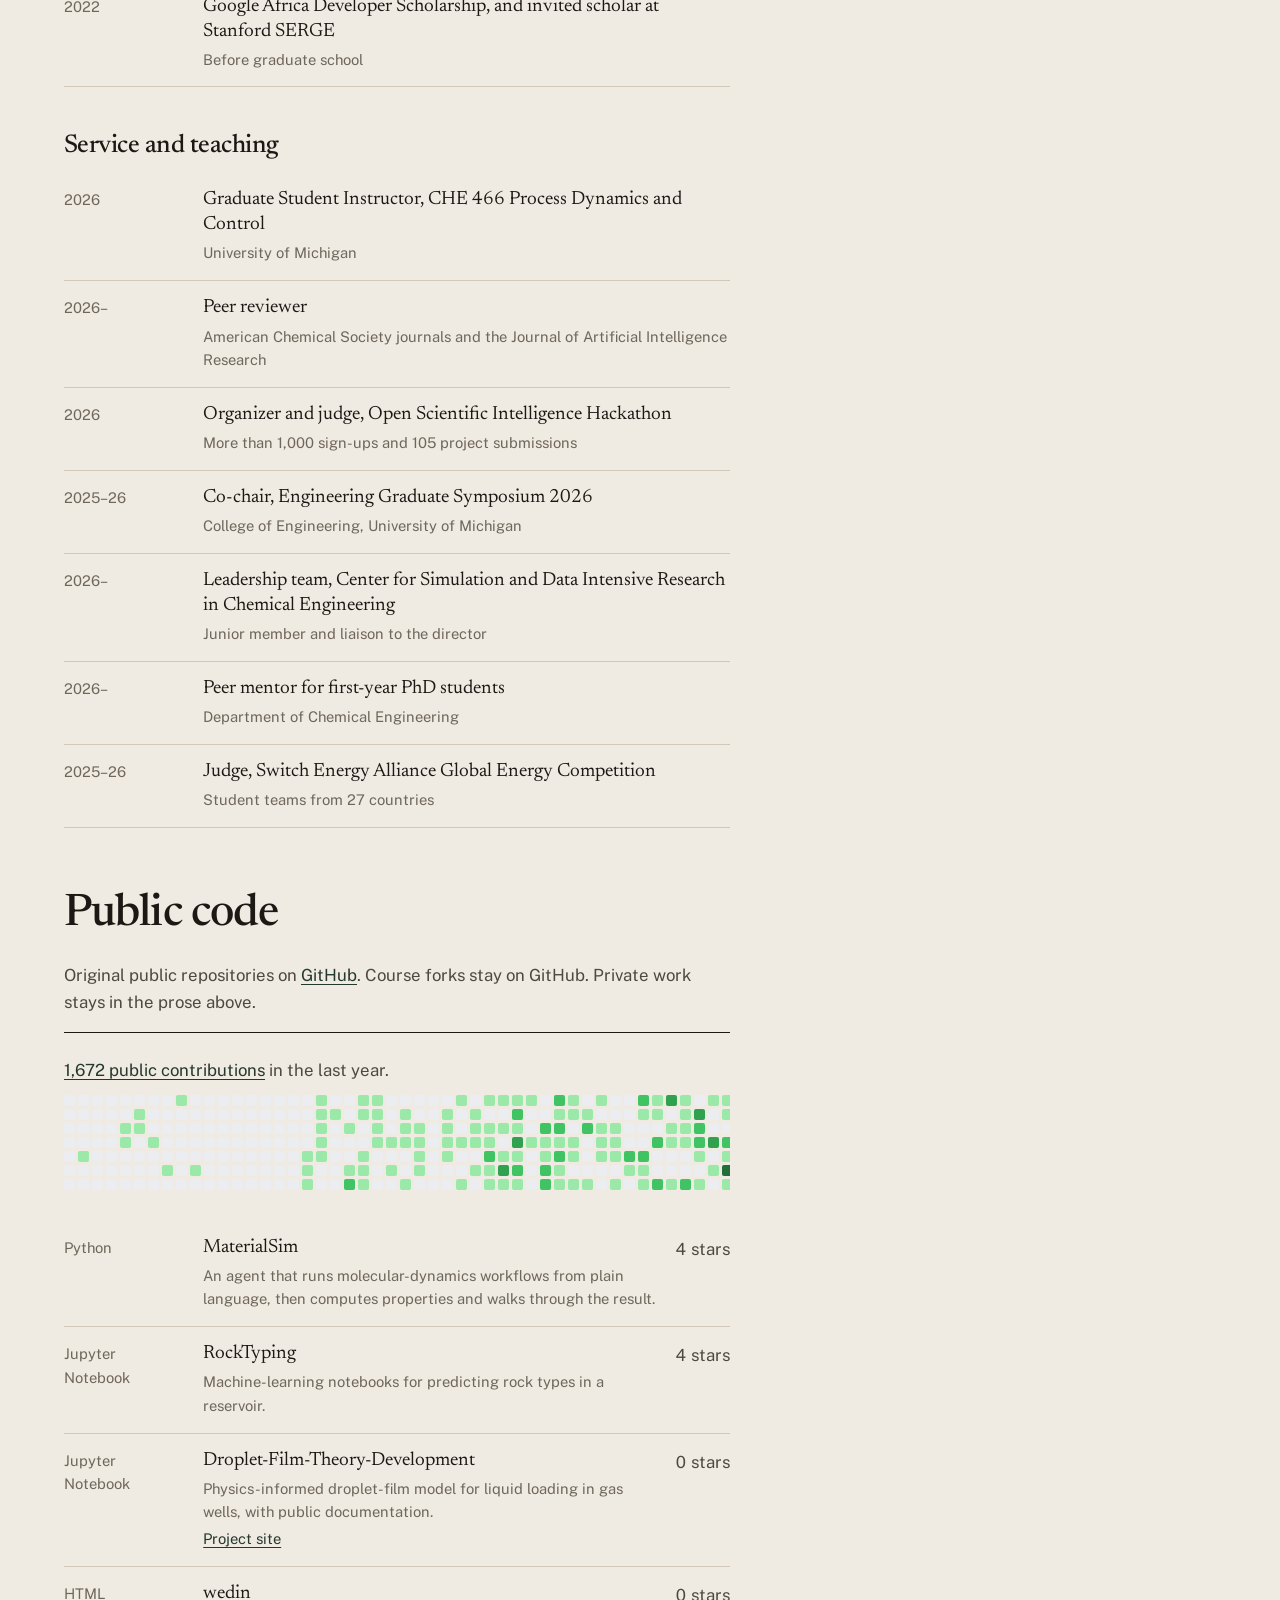
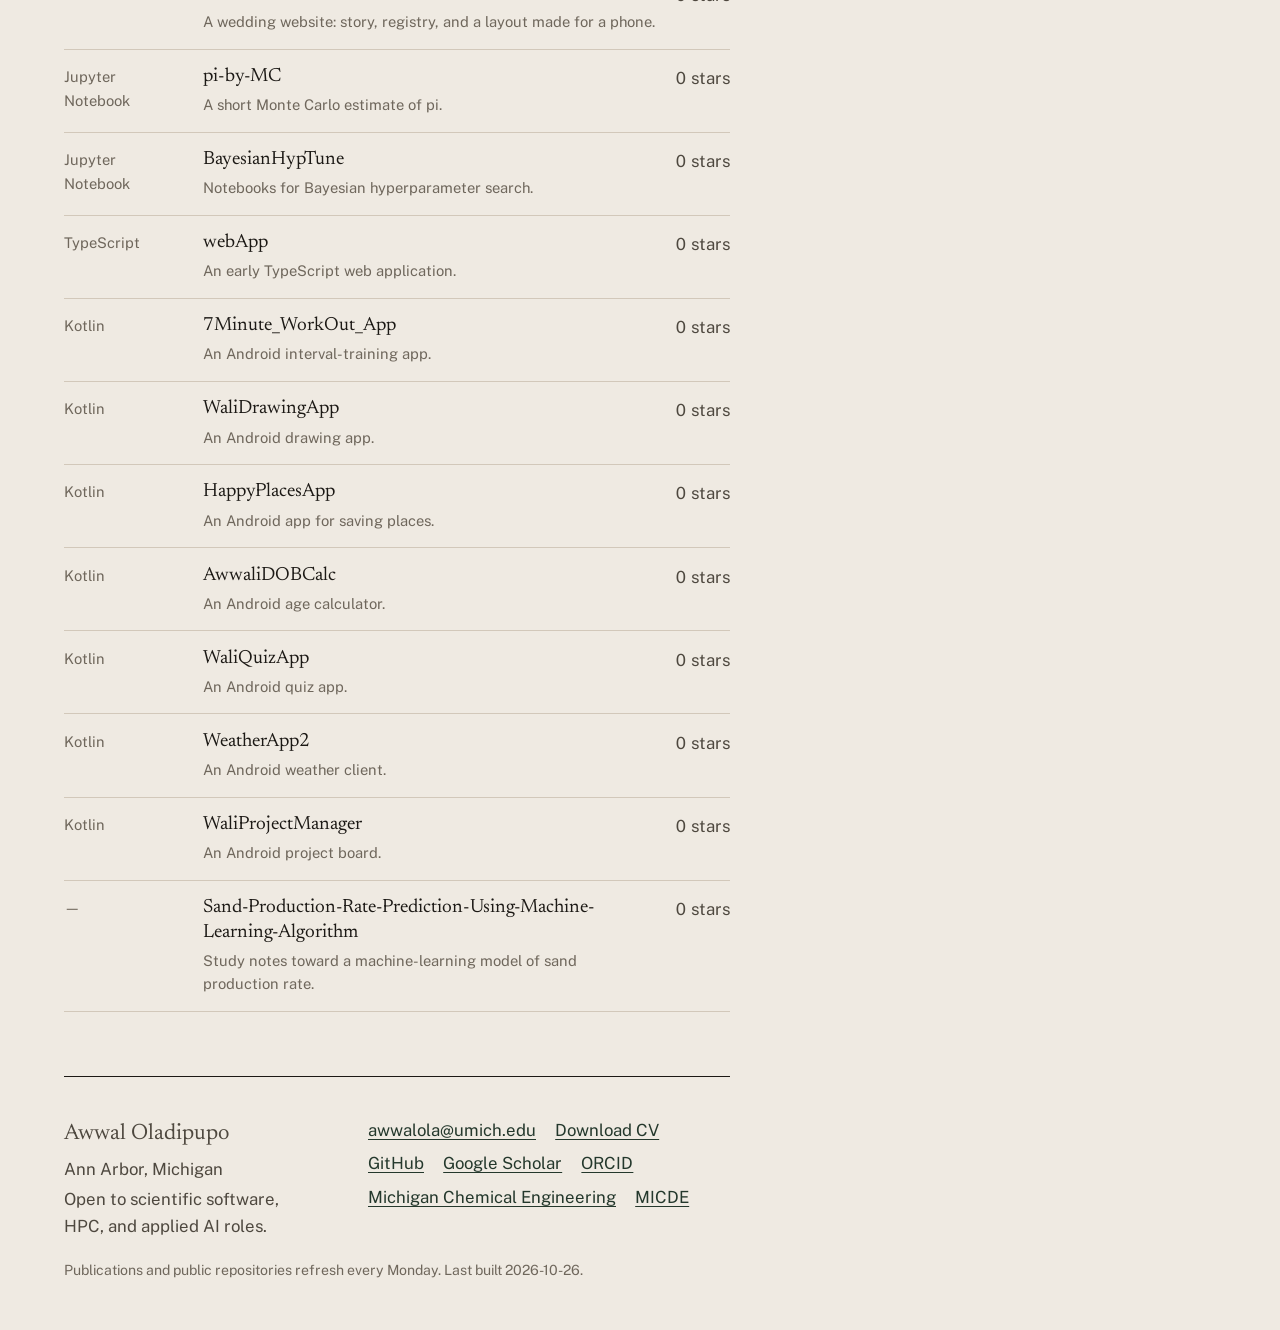
==== commit d7cb869f: "Download the CV directly, and bring its honors, allocations, and service onto the homepage." ====
--- a/index.html
+++ b/index.html
@@ -27,8 +27,9 @@
     <nav aria-label="Page">
       <a href="#work">Work</a>
       <a href="#research">Research</a>
+      <a href="#honors">Honors</a>
       <a href="#code">Code</a>
-      <a href="cv.html">CV</a>
+      <a href="assets/Awwal_Oladipupo_CV.pdf" download="Awwal_Oladipupo_CV.pdf">CV</a>
       <a href="#contact">Contact</a>
       <button class="theme" id="theme" type="button" aria-pressed="false" aria-label="Switch color theme">
         <svg class="icon-moon" viewBox="0 0 24 24" aria-hidden="true"><path fill="none" stroke="currentColor" stroke-width="1.6" stroke-linejoin="round" d="M16 14.5A6.5 6.5 0 0 1 9.2 4.4 6.5 6.5 0 1 0 16 14.5z"/></svg>
@@ -47,16 +48,18 @@
       </figure>
       <div class="hero-copy">
         <p class="lede">I build AI and high-performance software for chemistry, materials, and the sciences.</p>
-        <p class="role">I am a computational materials chemist and HPC software developer in the Lindsey Lab, advised by Rebecca Lindsey. Before Michigan I studied chemical and petroleum engineering at the University of Lagos.</p>
+        <p class="role">I am a computational materials chemist and HPC software developer in the Lindsey Lab, advised by Rebecca Lindsey. Before Michigan I graduated as valedictorian of the Faculty of Engineering at the University of Lagos, with first-class honours in petroleum and gas engineering.</p>
         <ul class="honors">
           <li>MICDE Fellow, 2026–2027</li>
+          <li>PI on two ACCESS supercomputing allocations</li>
+          <li>Best Oral Presentation, ChE Graduate Symposium, 2026</li>
           <li>People’s Choice, Three Minute Thesis, 2025</li>
         </ul>
         <ul class="hero-links">
           <li><a href="mailto:awwalola@umich.edu">awwalola@umich.edu</a></li>
           <li><a href="https://github.com/Awwal41">GitHub</a></li>
           <li><a href="https://scholar.google.com/citations?user=AO3d_BoAAAAJ&hl=en">Google Scholar</a></li>
-          <li><a href="assets/Awwal_Oladipupo_CV.pdf">CV (PDF)</a></li>
+          <li><a href="assets/Awwal_Oladipupo_CV.pdf" download="Awwal_Oladipupo_CV.pdf">Download CV</a></li>
         </ul>
       </div>
       <canvas class="sim" id="sim" aria-hidden="true"></canvas>
@@ -74,7 +77,7 @@
           <p class="item-meta"><span>2026</span><span>Research</span></p>
           <h3>TurboChIMES</h3>
           <p class="stake">A designer can try more chemistries before a long campaign.</p>
-          <p>Accurate atomistic models often cost too much to use while a material is still being designed. TurboChIMES, my first-author preprint, stacks machine-learned interatomic models so the simulation stays faithful and becomes fast enough to search with. This is the story the audience chose as People’s Choice at Michigan’s Three Minute Thesis.</p>
+          <p>Accurate atomistic models often cost too much to use while a material is still being designed. TurboChIMES, my first-author preprint, stacks machine-learned interatomic models so the simulation stays faithful and becomes fast enough to search with. This is the story the audience chose as People’s Choice at Michigan’s Three Minute Thesis. The paper is submitted to the Journal of Chemical Theory and Computation, and I run it on Stampede3 as PI of its ACCESS allocation.</p>
           <p class="links"><a href="https://doi.org/10.26434/chemrxiv.15007194/v1">Preprint</a></p>
         </article>
         <article>
@@ -88,7 +91,7 @@
           <p class="item-meta"><span>2025</span><span>Software</span></p>
           <h3>MaterialSim</h3>
           <p class="stake">A researcher gets a real local run and an interpretation in the same conversation.</p>
-          <p>A molecular-dynamics study still begins as a specialist’s input deck. MaterialSim is a public agent that turns one sentence into the simulation, computes properties such as structure and transport, and explains what came back. The engine runs locally.</p>
+          <p>A molecular-dynamics study still begins as a specialist’s input deck. MaterialSim is a public agent that turns one sentence into the simulation, computes properties such as structure and transport, and explains what came back. The engine runs locally. I led the team that built it, it won the Visionary Award at the 2025 LLM Hackathon for Applications in Materials and Chemistry, and the paper is submitted to the Journal of Open Source Software.</p>
           <p class="links"><a href="https://github.com/Awwal41/MaterialSim">Source</a></p>
         </article>
       </div>
@@ -202,6 +205,24 @@
             </summary>
             <div class="fold-more">
               <p>Every added element multiplies the training burden of a machine-learned potential, so coverage stays narrow. With T. Sundberg and Rebecca Lindsey I am compressing that elemental space so one potential can span more of the periodic table. The direction is public as a 2026 AIChE contribution.</p>
+            </div>
+          </details>
+        </div>
+      </article>
+
+      <article class="item">
+        <div class="item-meta">
+          <span>2023–</span>
+          <span>Research</span>
+        </div>
+        <div class="item-body">
+          <details class="fold">
+            <summary>
+              <span class="fold-title">Federally funded collaborations</span>
+              <span class="stake">The same models carry into energy, manufacturing, and defense materials.</span>
+            </summary>
+            <div class="fold-more">
+              <p>I do the computational modeling on several funded projects: ChIMES modeling of perovskite formation for solar materials and of membrane–catalyst design for manufacturing, both with the Department of Energy; a DARPA-funded collaboration on light-sensitive polymers for energetic materials; and atomistic modeling for aluminum–oxygen propulsion.</p>
             </div>
           </details>
         </div>
@@ -309,10 +330,10 @@
           <li>
             <details class="fold fold-brief">
               <summary>
-                <span class="fold-title">Early Android apps</span>
-                <span class="stake">A quiz, weather, training, drawing, places, and a project board, shipped as finished apps.</span>
+                <span class="fold-title">Android, for farmers and for practice</span>
+                <span class="stake">Smallholder farmers plan their land and produce from a phone.</span>
               </summary>
-              <p>I needed to learn how a complete mobile app fits together. They are listed under public code.</p>
+              <p>At Babban Gona, from intern to associate Android developer (2022–2023), I worked on the app farmers use to manage land and harvest. Before that I shipped my own quiz, weather, training, drawing, places, and project-board apps, listed under public code.</p>
             </details>
           </li>
         </ul>
@@ -322,7 +343,7 @@
     <section id="research" aria-labelledby="research-title">
       <div class="section-head">
         <h2 id="research-title">Research</h2>
-        <p><a href="https://scholar.google.com/citations?user=AO3d_BoAAAAJ&hl=en">Google Scholar</a> lists <span id="stat-citations">44</span> citations, an h-index of <span id="stat-h">4</span>, and an i10-index of <span id="stat-i10">1</span>. One figure with each paper. The <a href="cv.html">CV</a> has the full list.</p>
+        <p><a href="https://scholar.google.com/citations?user=AO3d_BoAAAAJ&hl=en">Google Scholar</a> lists <span id="stat-citations">44</span> citations, an h-index of <span id="stat-h">4</span>, and an i10-index of <span id="stat-i10">1</span>. One figure with each paper. The <a href="assets/Awwal_Oladipupo_CV.pdf" download="Awwal_Oladipupo_CV.pdf">CV</a> has the full list, including work submitted and in preparation.</p>
       </div>
       <ol class="paper-gallery">
         <li>
@@ -393,6 +414,20 @@
           </div>
         </li>
         <li>
+          <span class="year">2026</span>
+          <div>
+            <p class="talk-title">Multi-Layer Architecture for Machine-Learned Interatomic Models for Efficient Large-Scale Simulations</p>
+            <p class="talk-meta">Chemical Engineering Graduate Symposium, University of Michigan · Best Oral Presentation · with Rebecca Lindsey</p>
+          </div>
+        </li>
+        <li>
+          <span class="year">2026</span>
+          <div>
+            <p class="talk-title">Accelerating Molecular Simulations with Multilayer Machine-Learned Interatomic Potentials</p>
+            <p class="talk-meta">MICDE PhD student seminar series, University of Michigan</p>
+          </div>
+        </li>
+        <li>
           <span class="year">2025</span>
           <div>
             <p class="talk-title">Enhancing Efficiency of Machine-Learned Interatomic Models through a Multilayered Strategy</p>
@@ -406,6 +441,69 @@
             <p class="talk-meta">Three Minute Thesis, University of Michigan · People’s Choice · <a href="https://che.engin.umich.edu/2025/03/13/awwal-oladipupo-wins-peoples-choice-award-at-three-minute-thesis-competition/">Department note</a></p>
           </div>
         </li>
+        <li>
+          <span class="year">2025</span>
+          <div>
+            <p class="talk-title">Modification of Machine Learned Interatomic Potential Design Architecture to Increase Simulation Efficiency</p>
+            <p class="talk-meta">Midwest Thermodynamics and Statistical Mechanics Conference, Madison · with Rebecca Lindsey</p>
+          </div>
+        </li>
+        <li>
+          <span class="year">2024</span>
+          <div>
+            <p class="talk-title">Evaluating Efficacy of a New Transfer-Learning Strategy for Efficient Parameterization of the ChIMES Machine Learning Interatomic Potential</p>
+            <p class="talk-meta">Midwest Thermodynamics and Statistical Mechanics Conference, Ann Arbor · with Rebecca Lindsey</p>
+          </div>
+        </li>
+      </ol>
+    </section>
+
+    <section id="honors" aria-labelledby="honors-title">
+      <div class="section-head">
+        <h2 id="honors-title">Honors and service</h2>
+        <p>Computing time I am responsible for, recognition for the work, and what I give back to the field.</p>
+      </div>
+
+      <h3 class="subhead">Supercomputing allocations, as principal investigator</h3>
+      <ol class="talks">
+        <li>
+          <span class="year">2026–27</span>
+          <div>
+            <p class="talk-title">TurboChIMES: a multilayered machine-learned interatomic model for increased simulation efficiency</p>
+            <p class="talk-meta">ACCESS Explore award CHM260051 · 400,000 ACCESS credits on Stampede3</p>
+          </div>
+        </li>
+        <li>
+          <span class="year">2025–26</span>
+          <div>
+            <p class="talk-title">Evaluating transferability of multilayered machine-learned interatomic potentials</p>
+            <p class="talk-meta">ACCESS allocation CHM250017 · 400,000 ACCESS credits on Stampede3 and Ranch storage</p>
+          </div>
+        </li>
+      </ol>
+
+      <h3 class="subhead">Honors</h3>
+      <ol class="talks">
+        <li><span class="year">2026</span><div><p class="talk-title">Best Oral Presentation, Material Design and Process Optimization track</p><p class="talk-meta">Chemical Engineering Graduate Symposium, University of Michigan</p></div></li>
+        <li><span class="year">2026</span><div><p class="talk-title">MICDE Fellowship</p><p class="talk-meta">Michigan Institute for Computational Discovery and Engineering</p></div></li>
+        <li><span class="year">2025–26</span><div><p class="talk-title">Rackham Conference Travel Grants</p><p class="talk-meta">University of Michigan, two years running</p></div></li>
+        <li><span class="year">2025</span><div><p class="talk-title">Visionary Award</p><p class="talk-meta">LLM Hackathon for Applications in Materials and Chemistry · MaterialSim</p></div></li>
+        <li><span class="year">2025</span><div><p class="talk-title">People’s Choice, Three Minute Thesis</p><p class="talk-meta">Engineering Graduate Symposium, University of Michigan</p></div></li>
+        <li><span class="year">2025–26</span><div><p class="talk-title">Tau Beta Pi and Sigma Xi</p><p class="talk-meta">Elected to the engineering honor society, and promoted to full member of the scientific research honor society</p></div></li>
+        <li><span class="year">2022</span><div><p class="talk-title">Best Engineering Graduate Award</p><p class="talk-meta">Nigerian Society of Engineers</p></div></li>
+        <li><span class="year">2022</span><div><p class="talk-title">Valedictorian and Dean’s Award, Faculty of Engineering</p><p class="talk-meta">University of Lagos · first-class honours, 4.93 of 5.00</p></div></li>
+        <li><span class="year">2022</span><div><p class="talk-title">Google Africa Developer Scholarship, and invited scholar at Stanford SERGE</p><p class="talk-meta">Before graduate school</p></div></li>
+      </ol>
+
+      <h3 class="subhead">Service and teaching</h3>
+      <ol class="talks">
+        <li><span class="year">2026</span><div><p class="talk-title">Graduate Student Instructor, CHE 466 Process Dynamics and Control</p><p class="talk-meta">University of Michigan</p></div></li>
+        <li><span class="year">2026–</span><div><p class="talk-title">Peer reviewer</p><p class="talk-meta">American Chemical Society journals and the Journal of Artificial Intelligence Research</p></div></li>
+        <li><span class="year">2026</span><div><p class="talk-title">Organizer and judge, Open Scientific Intelligence Hackathon</p><p class="talk-meta">More than 1,000 sign-ups and 105 project submissions</p></div></li>
+        <li><span class="year">2025–26</span><div><p class="talk-title">Co-chair, Engineering Graduate Symposium 2026</p><p class="talk-meta">College of Engineering, University of Michigan</p></div></li>
+        <li><span class="year">2026–</span><div><p class="talk-title">Leadership team, Center for Simulation and Data Intensive Research in Chemical Engineering</p><p class="talk-meta">Junior member and liaison to the director</p></div></li>
+        <li><span class="year">2026–</span><div><p class="talk-title">Peer mentor for first-year PhD students</p><p class="talk-meta">Department of Chemical Engineering</p></div></li>
+        <li><span class="year">2025–26</span><div><p class="talk-title">Judge, Switch Energy Alliance Global Energy Competition</p><p class="talk-meta">Student teams from 27 countries</p></div></li>
       </ol>
     </section>
 
@@ -434,7 +532,7 @@
     </div>
     <ul>
       <li><a href="mailto:awwalola@umich.edu">awwalola@umich.edu</a></li>
-      <li><a href="assets/Awwal_Oladipupo_CV.pdf">CV (PDF)</a></li>
+      <li><a href="assets/Awwal_Oladipupo_CV.pdf" download="Awwal_Oladipupo_CV.pdf">Download CV</a></li>
       <li><a href="https://github.com/Awwal41">GitHub</a></li>
       <li><a href="https://scholar.google.com/citations?user=AO3d_BoAAAAJ&hl=en">Google Scholar</a></li>
       <li><a href="https://orcid.org/0009-0006-3979-2078">ORCID</a></li>
